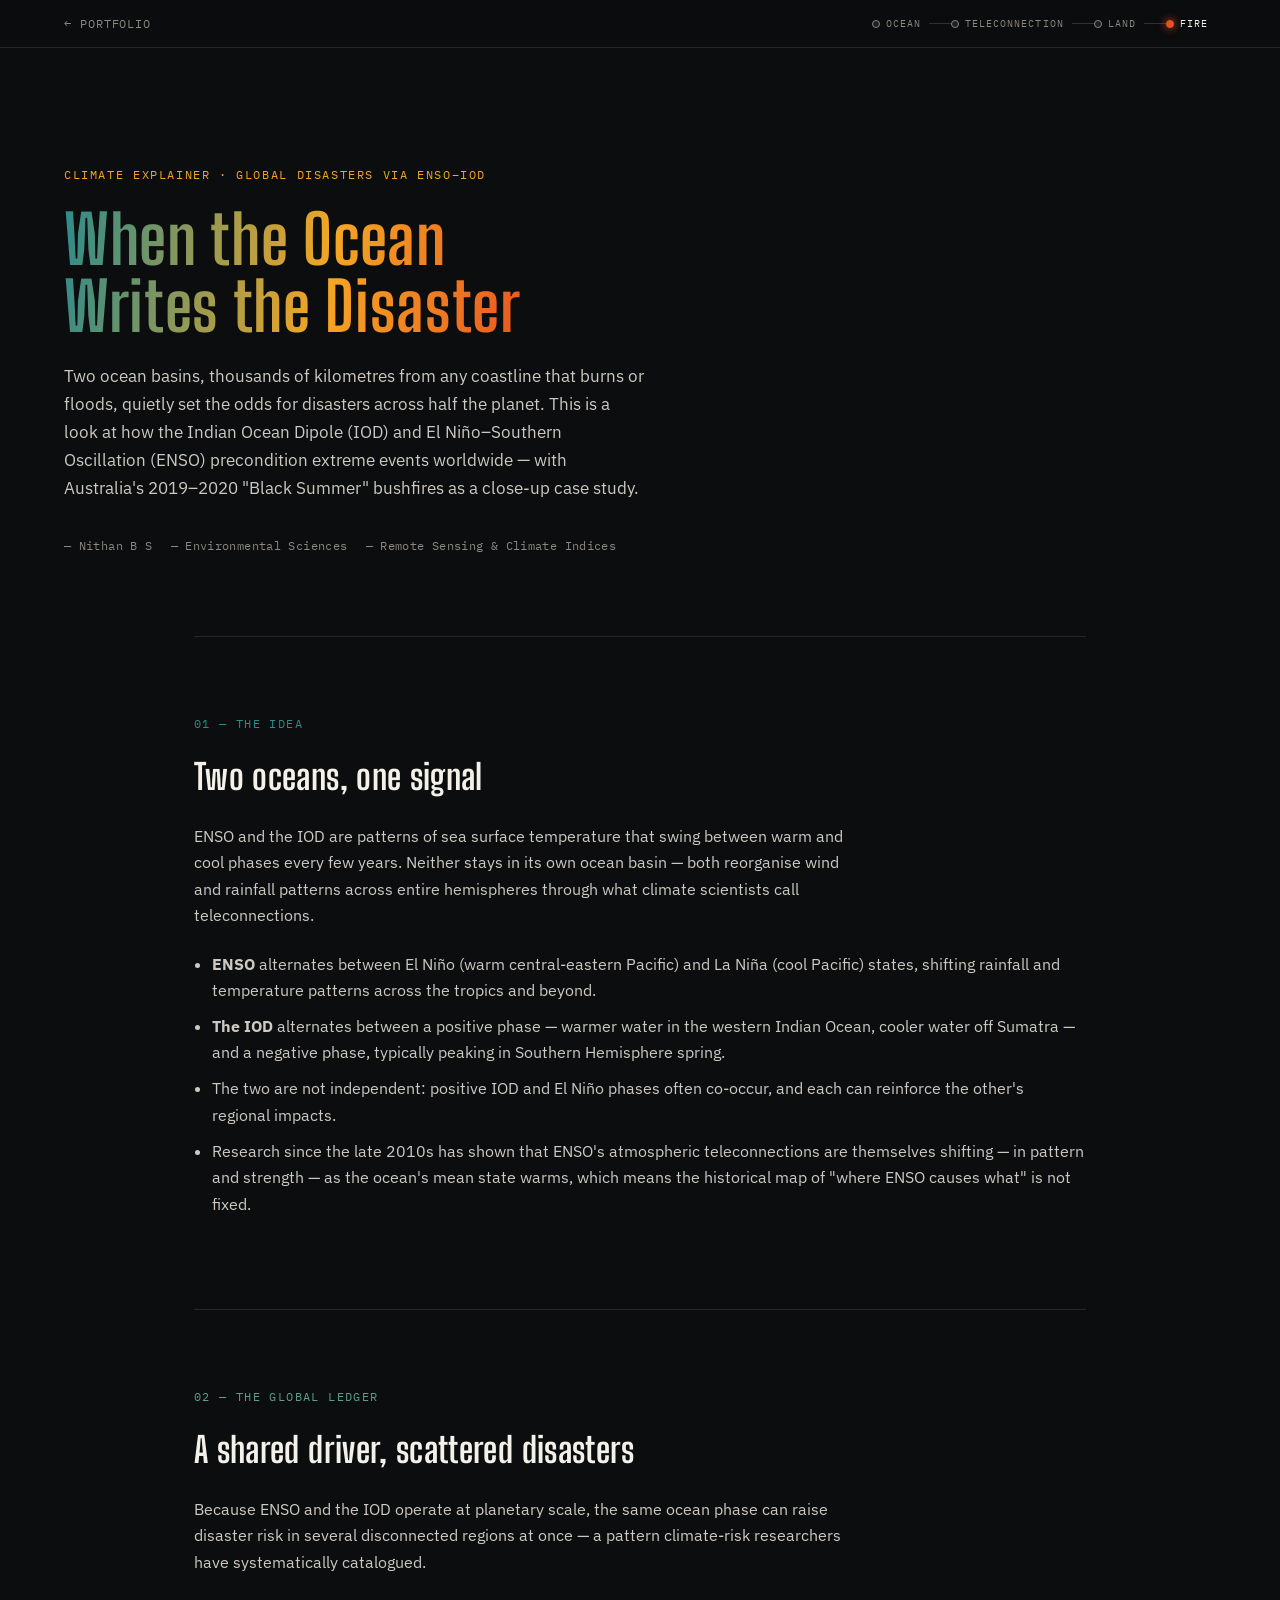
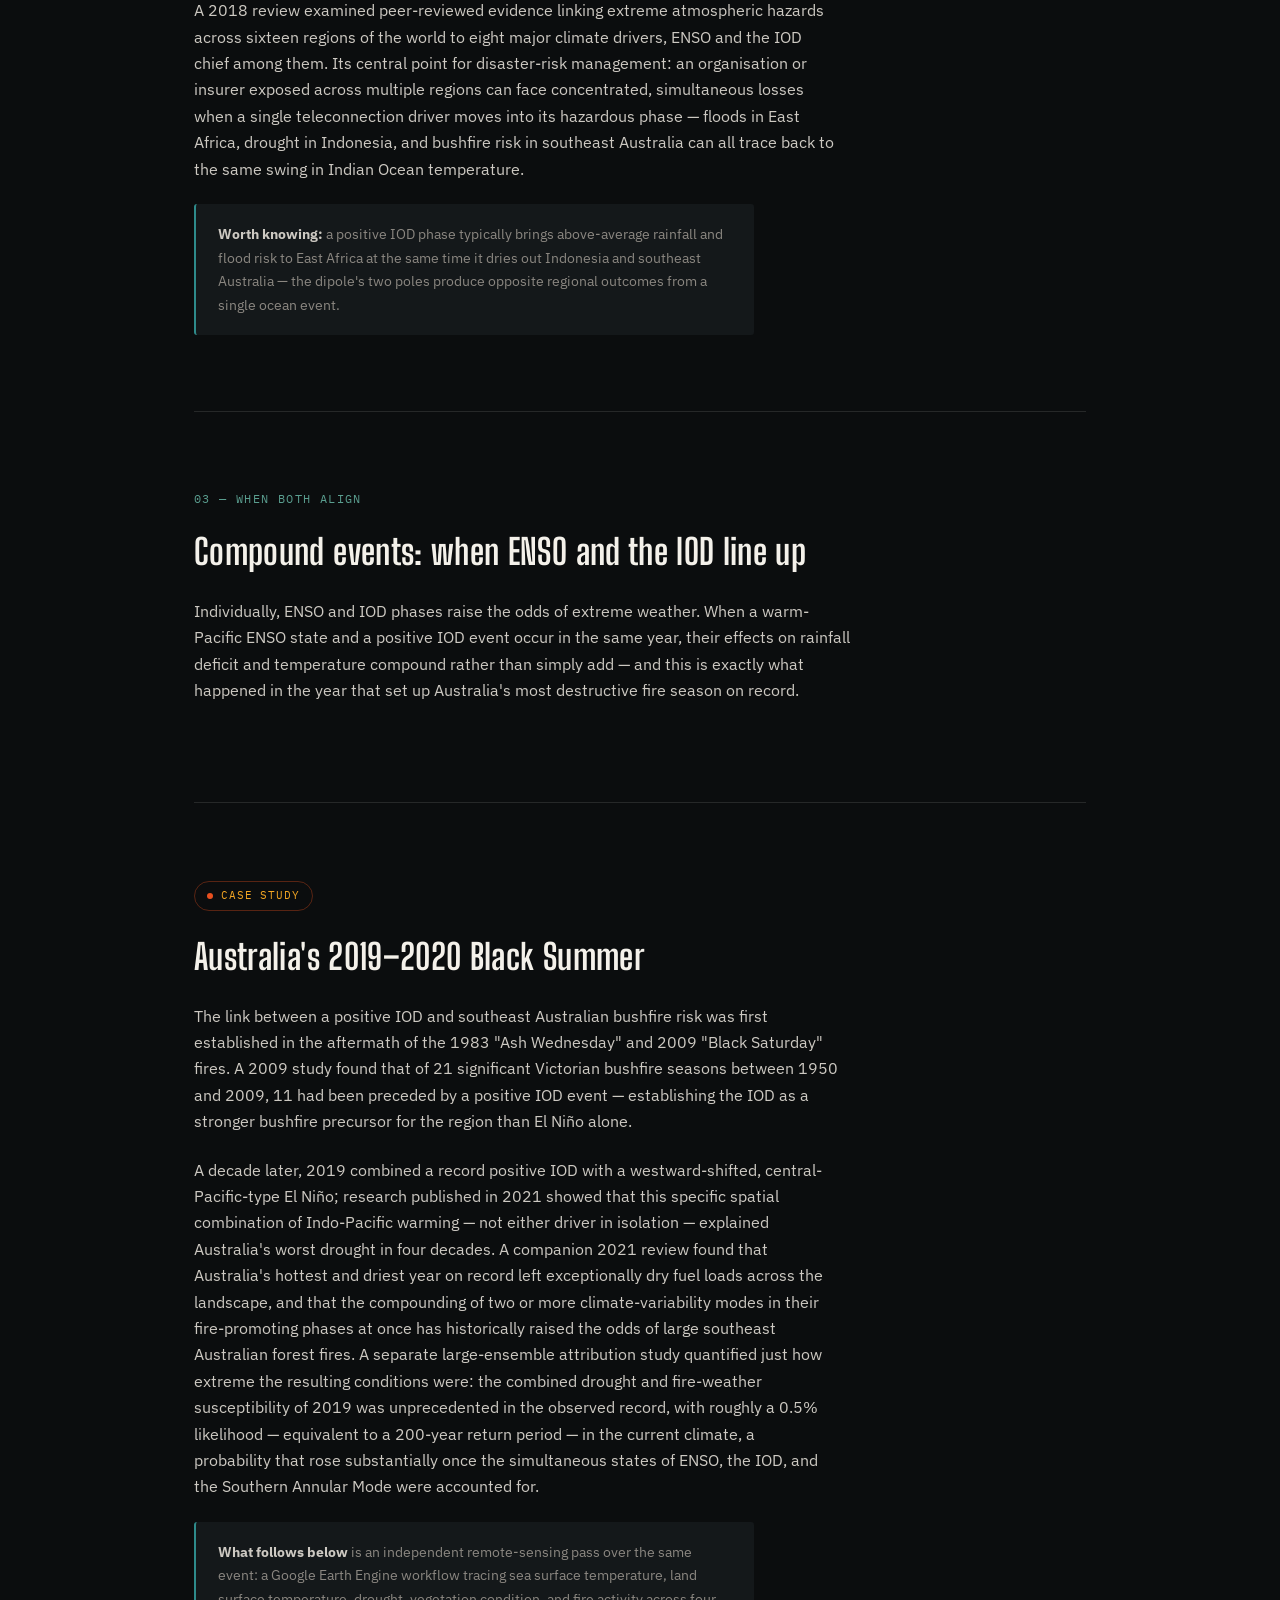
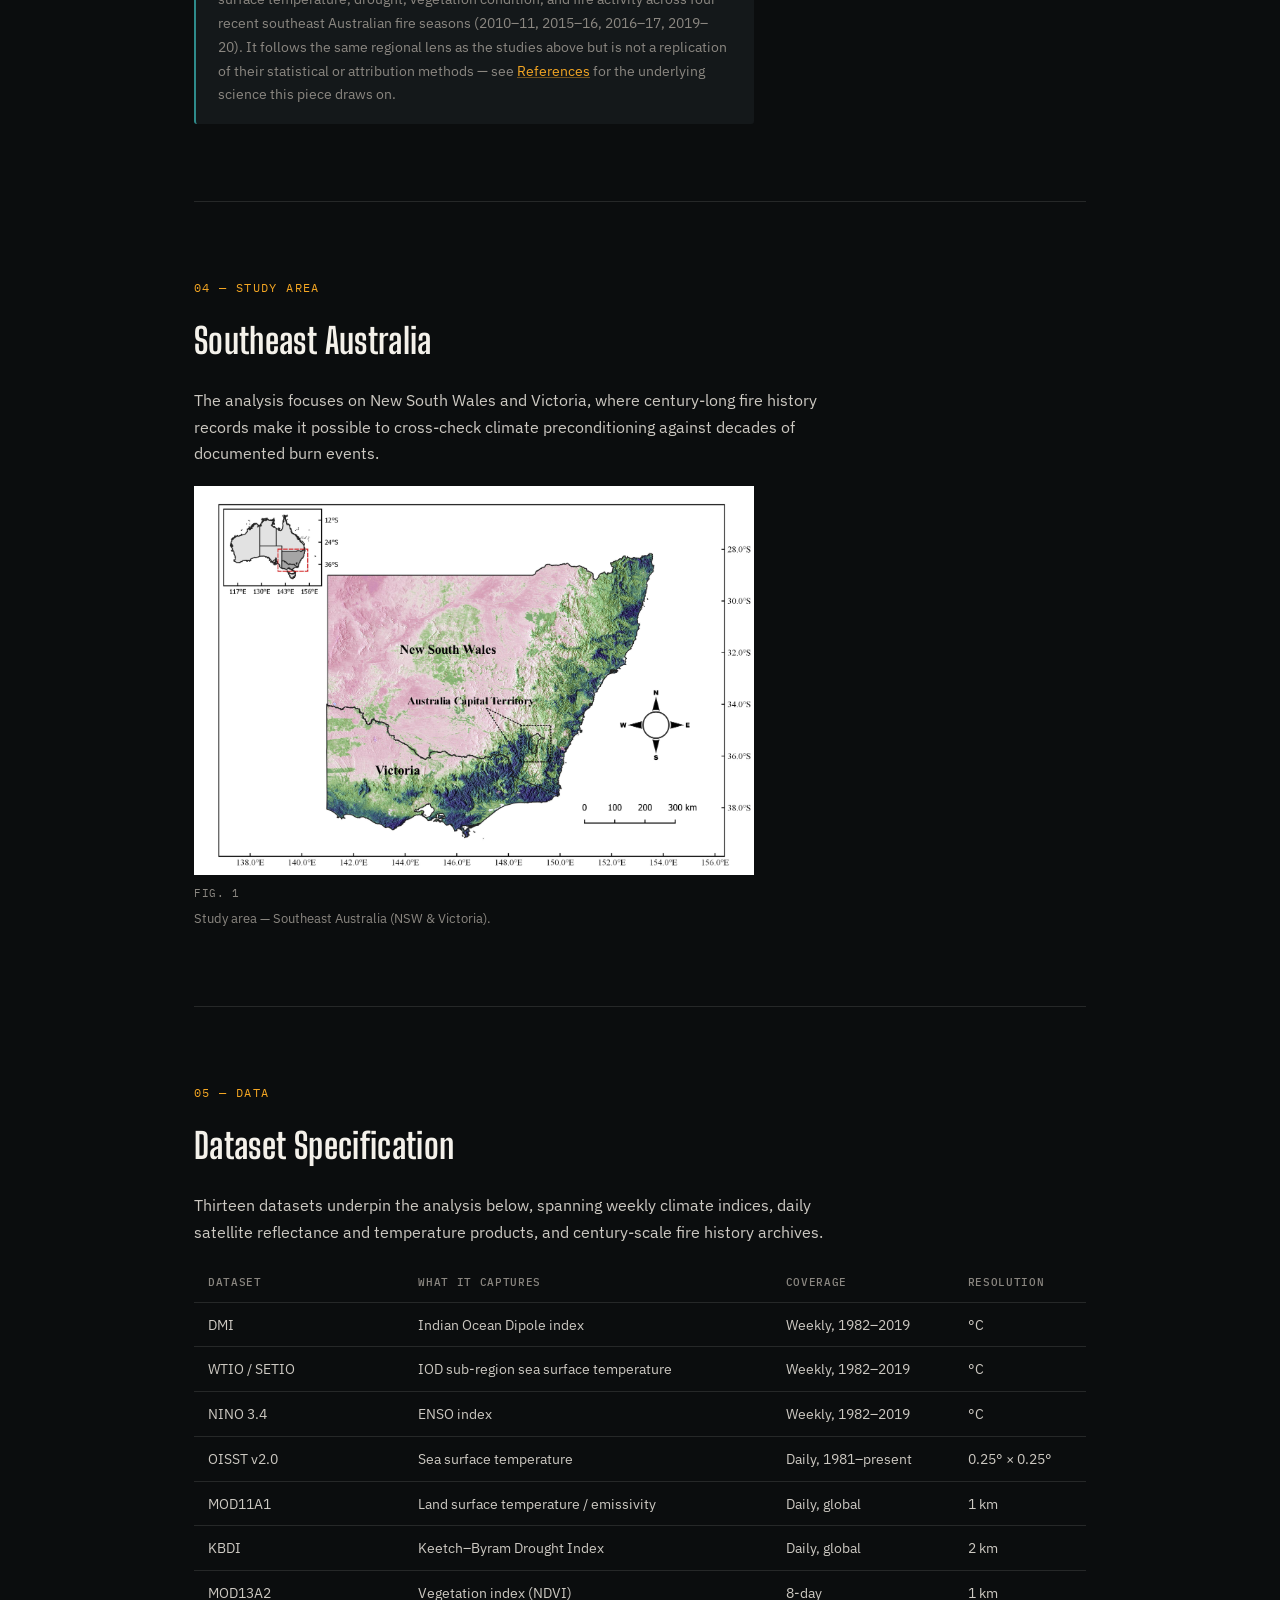
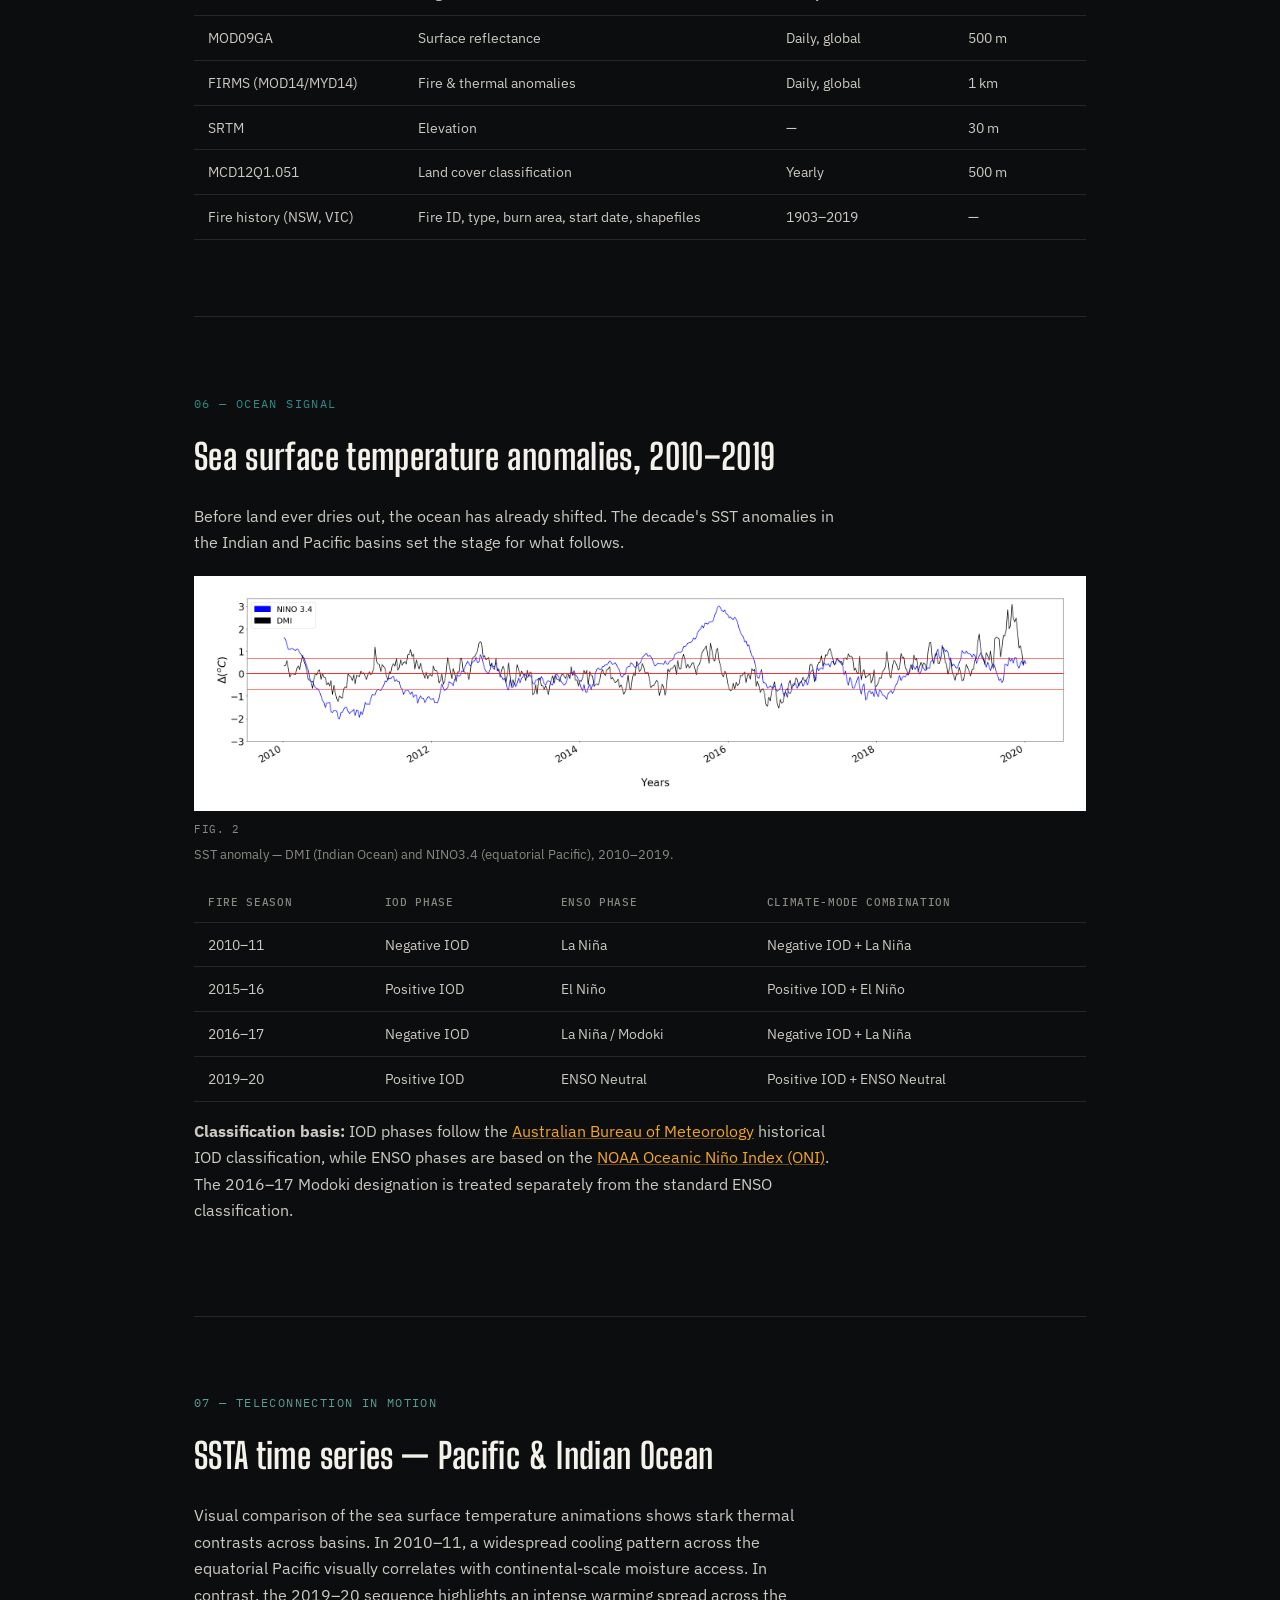
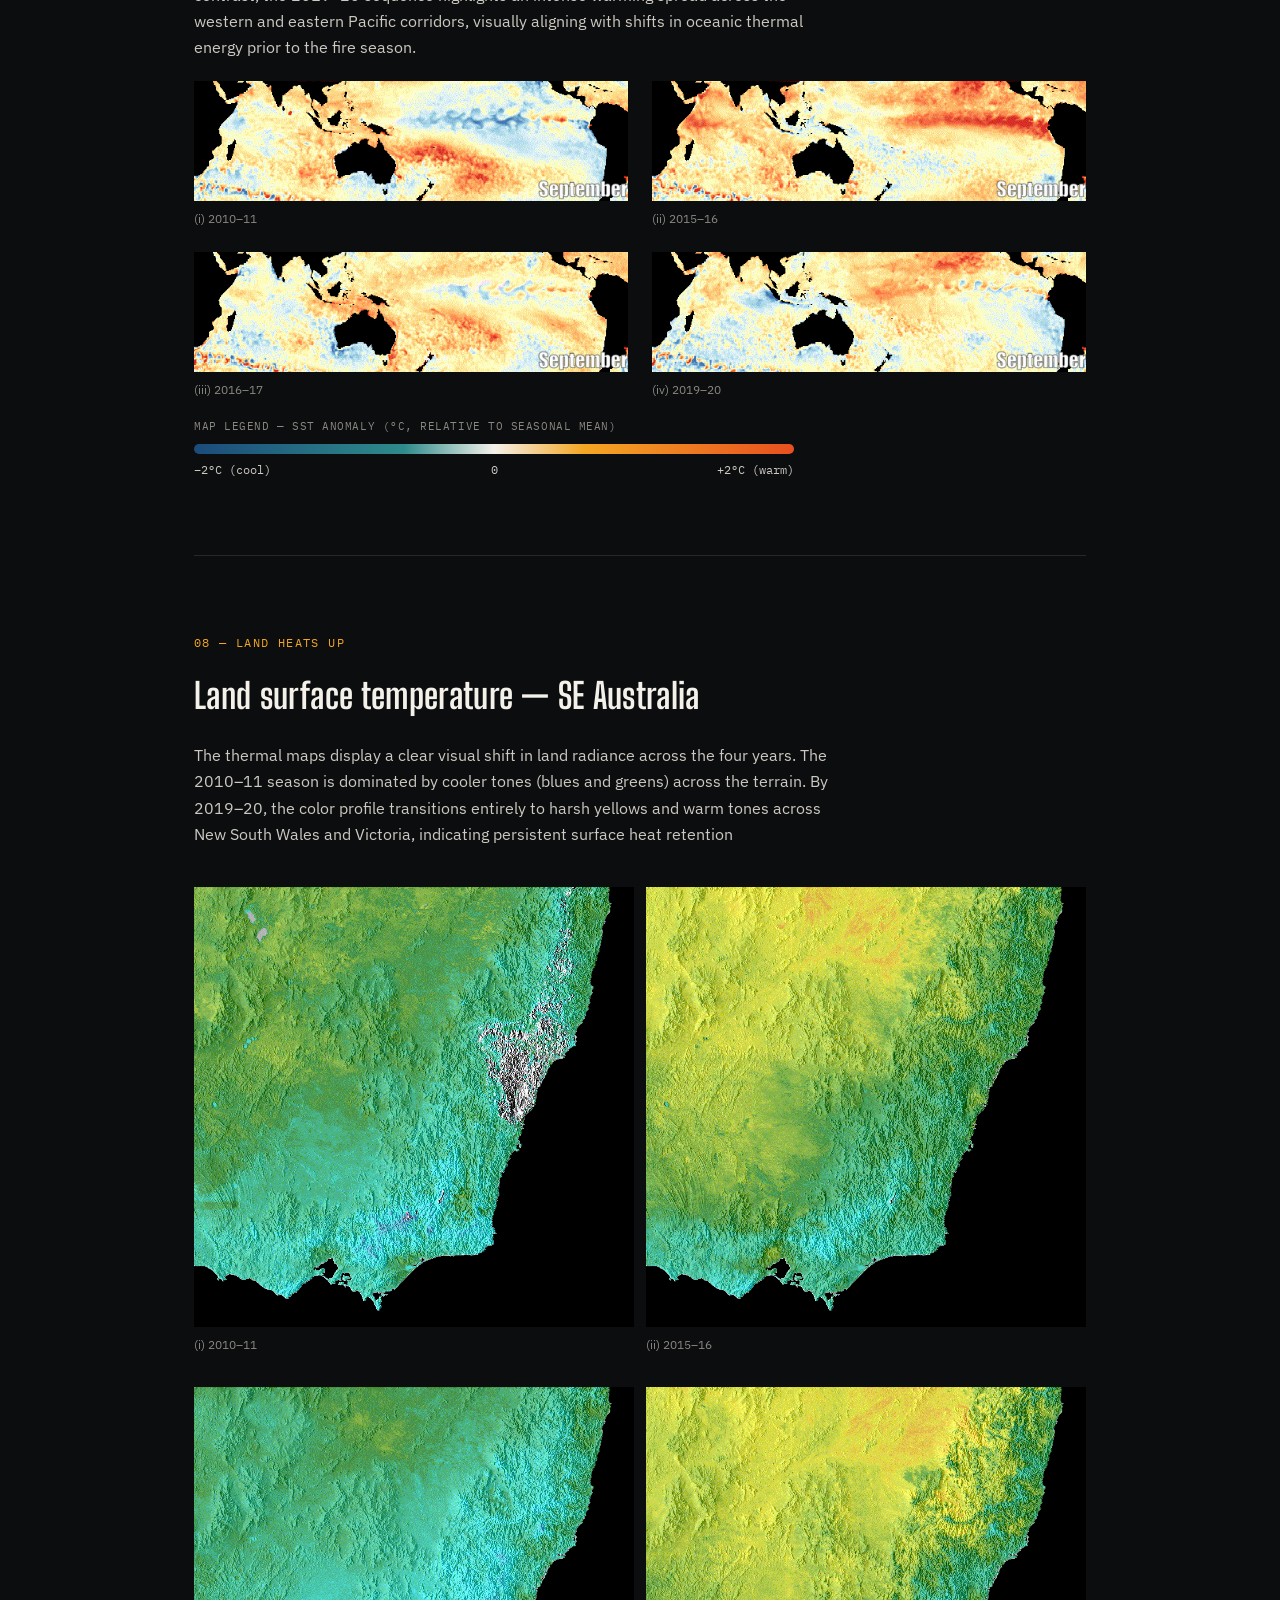
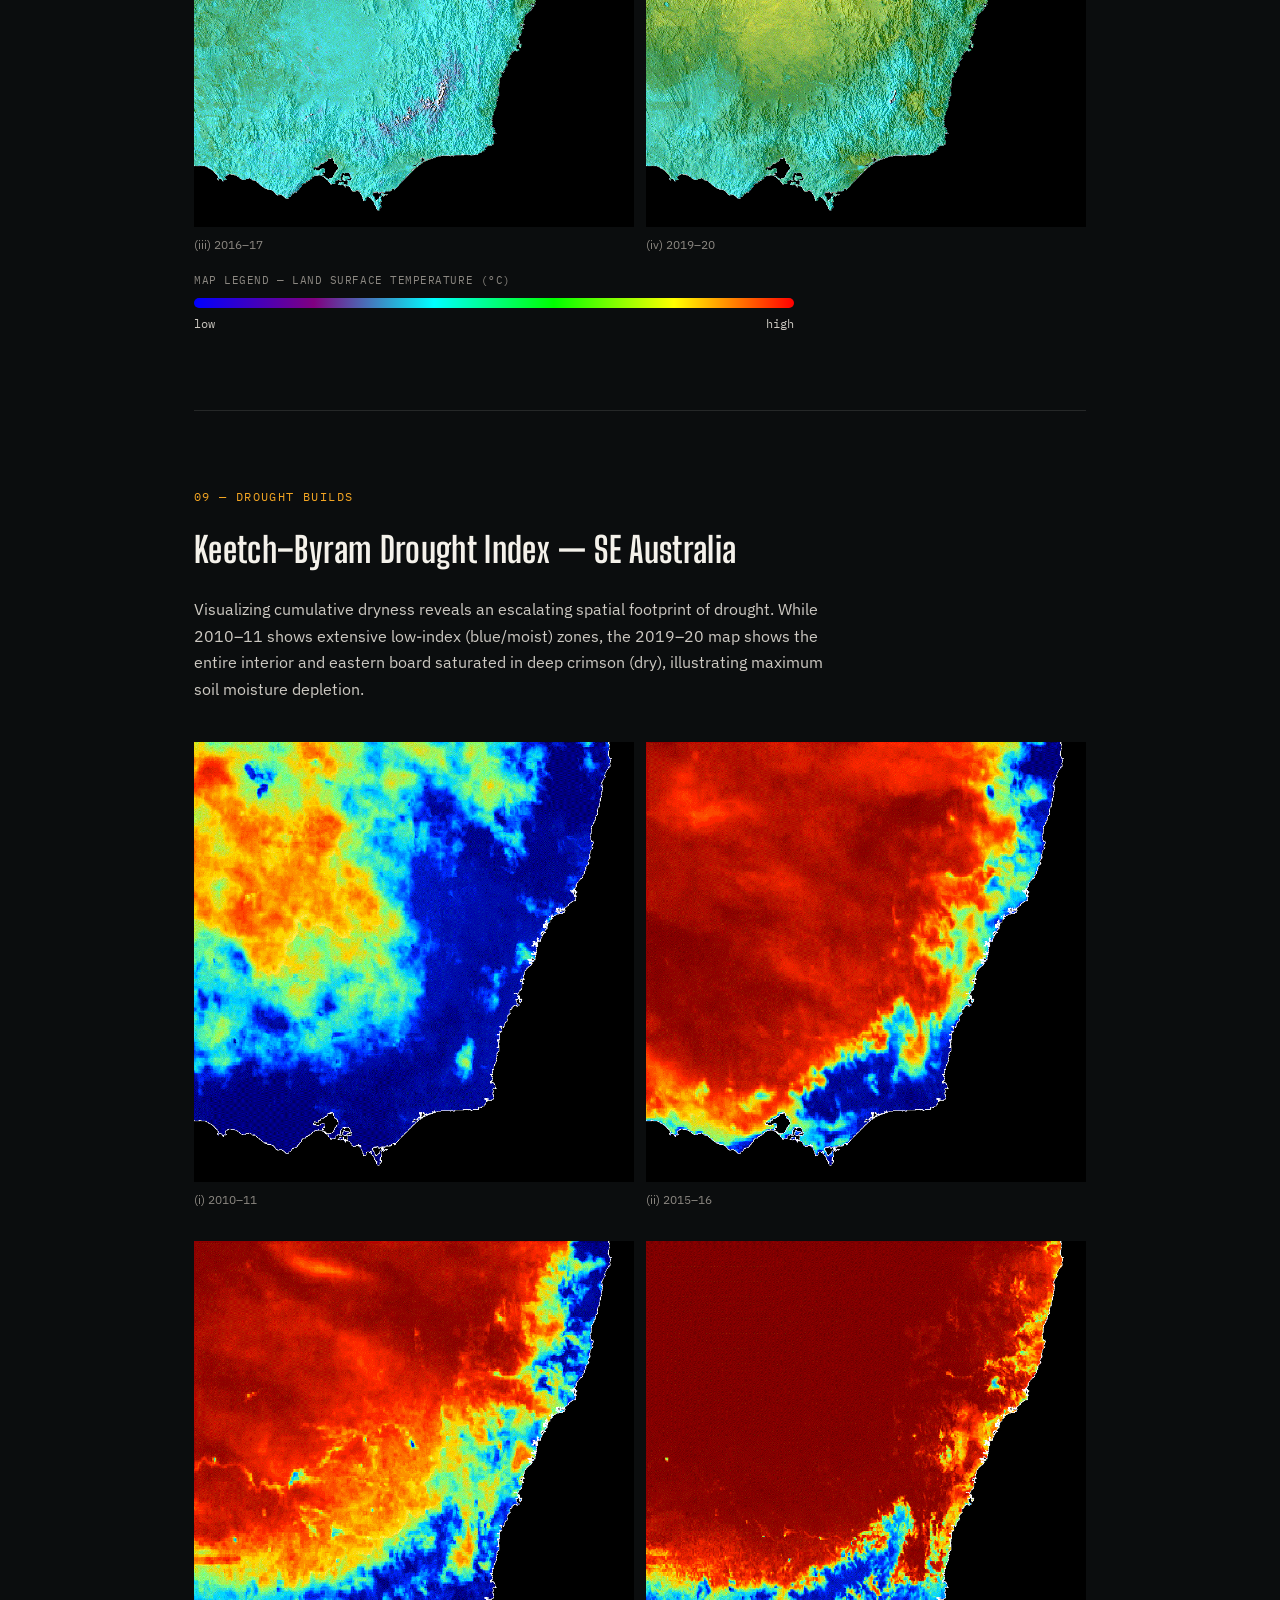
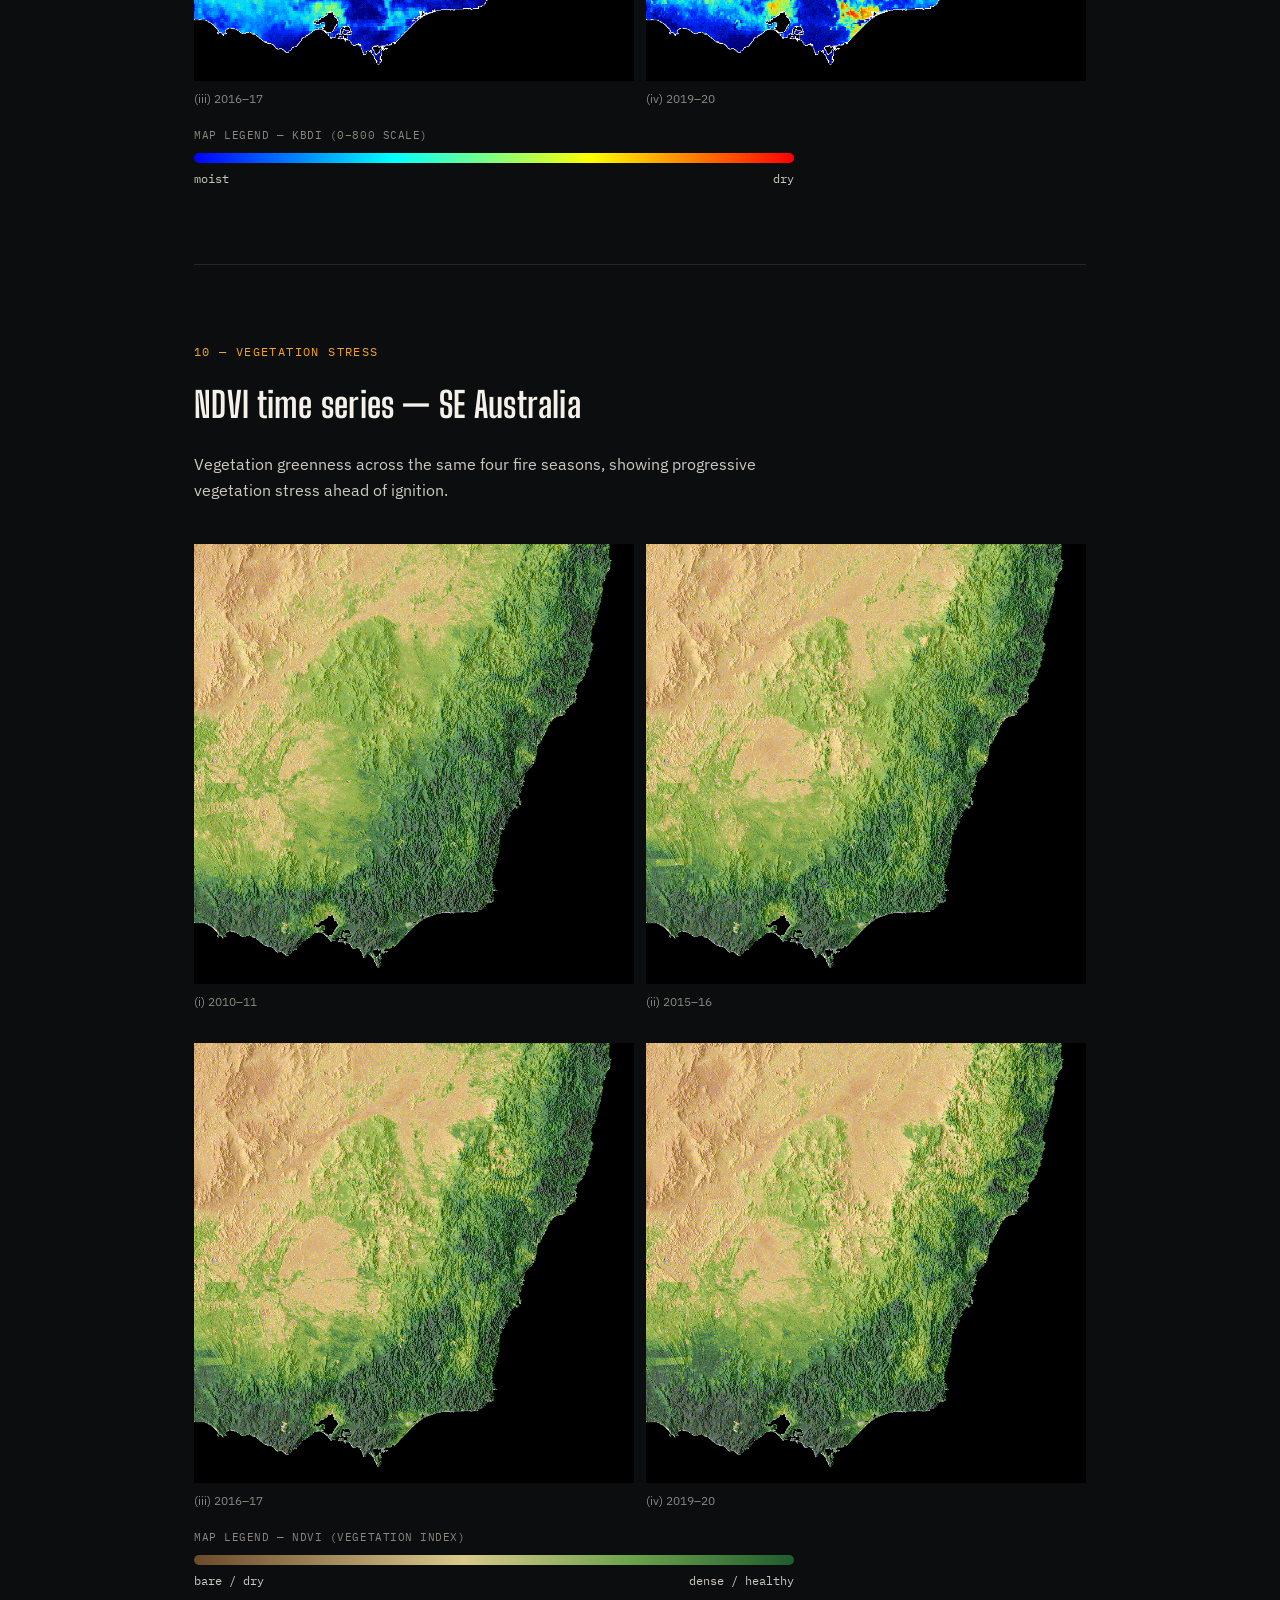
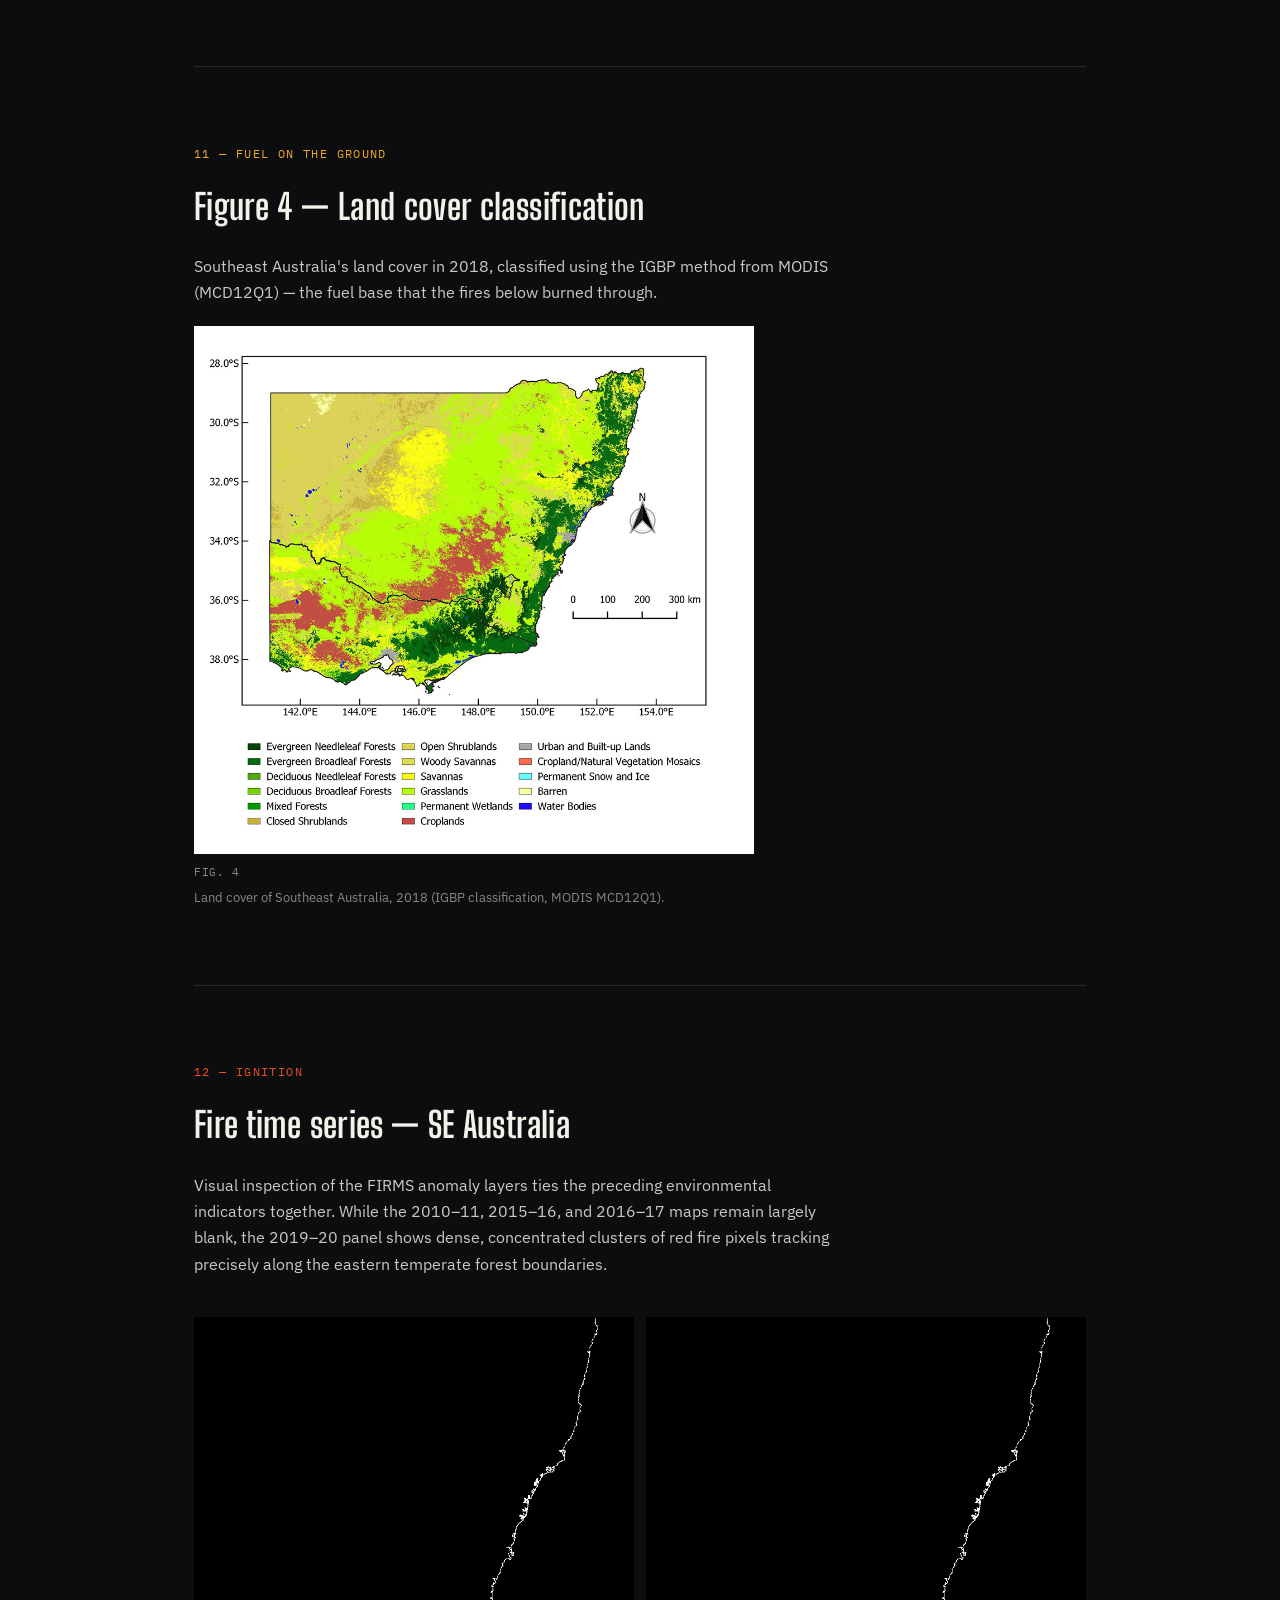
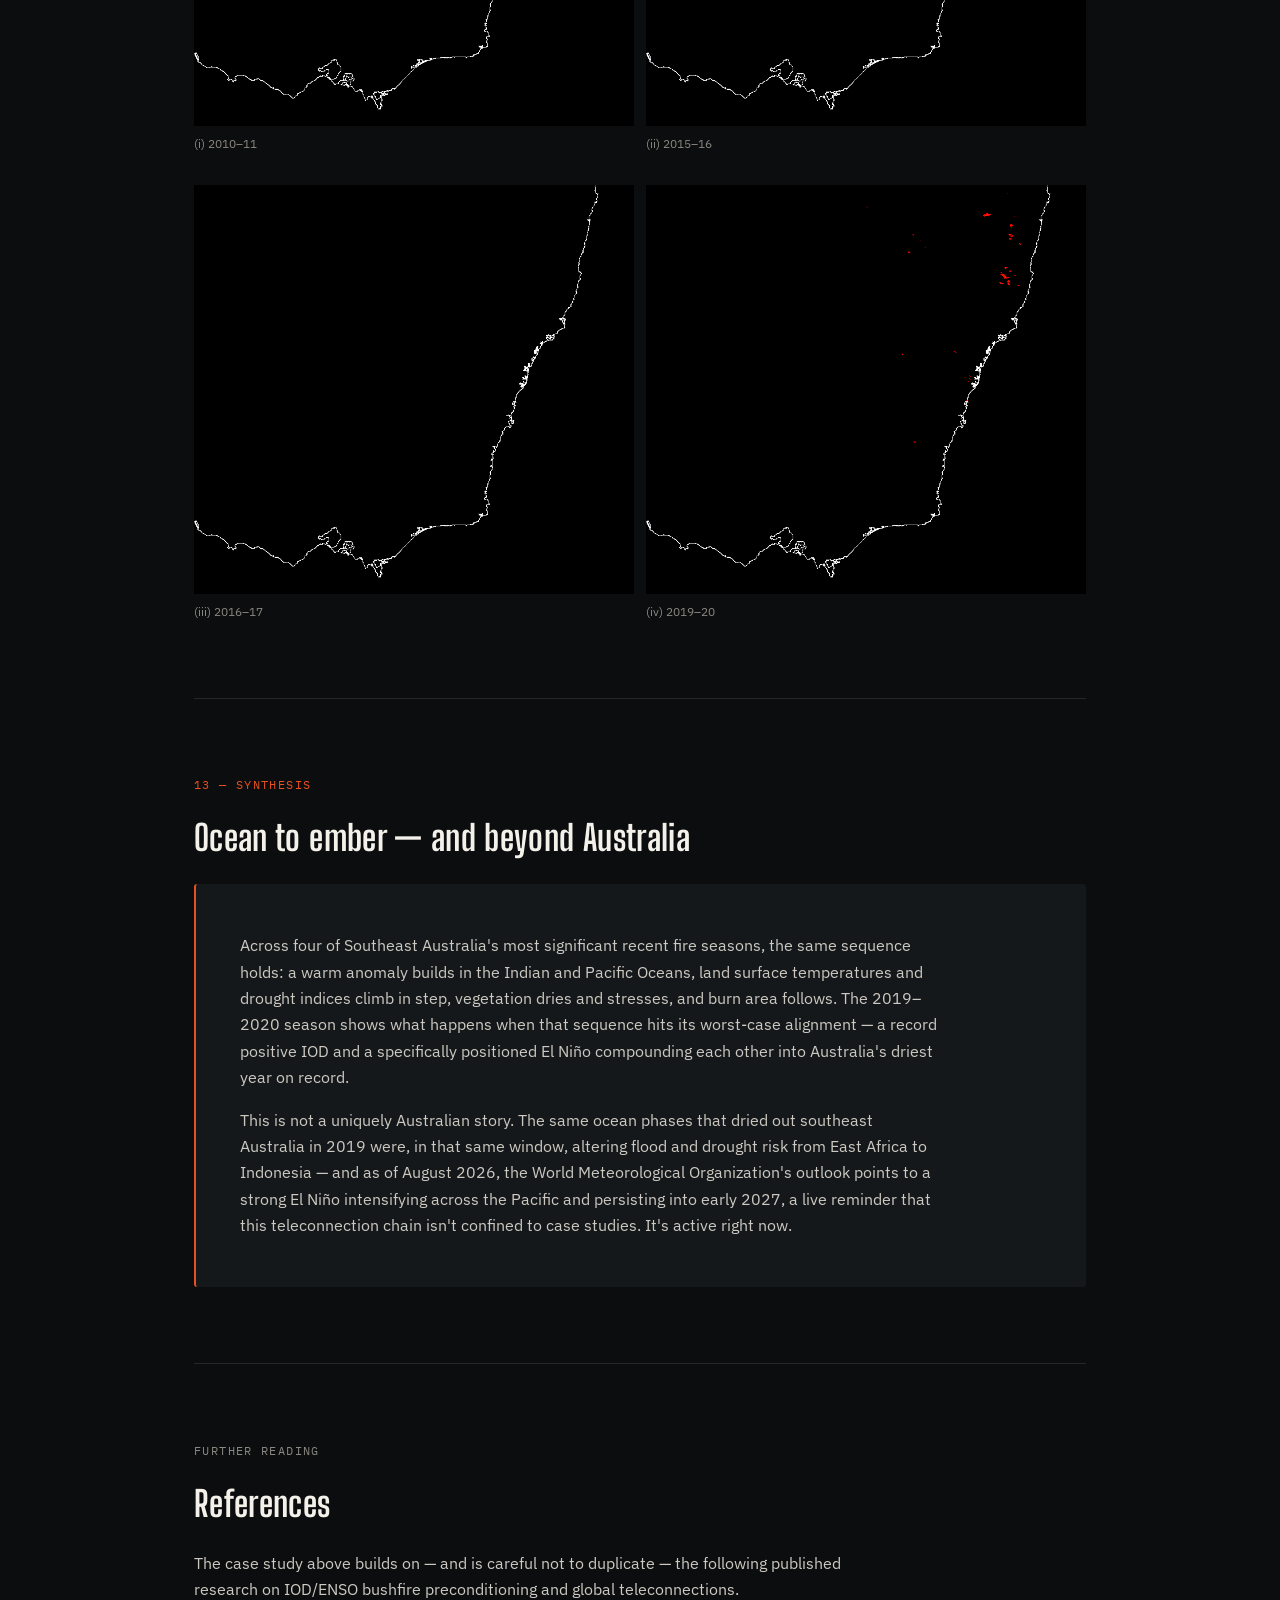
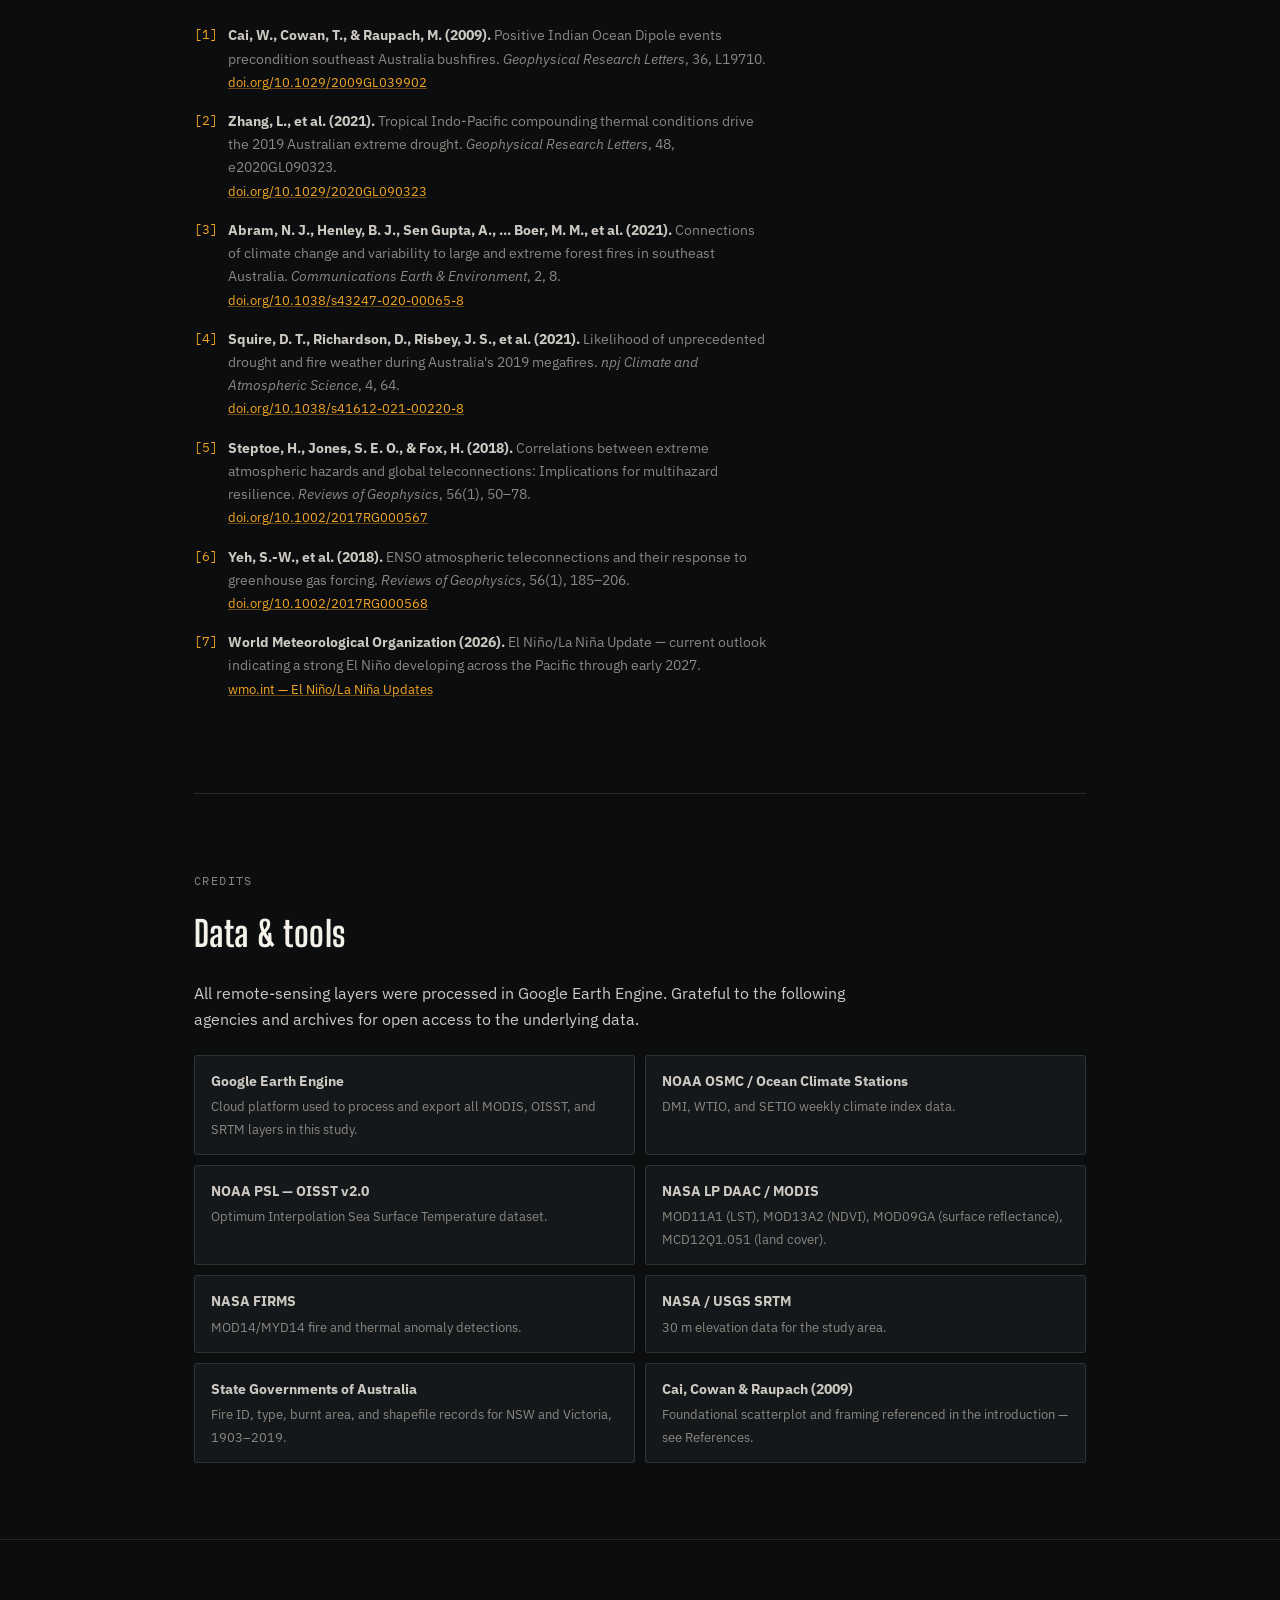
==== assets/bushfire-iod-enso-study.html @ ca66cd3c "add bushfire IOD ENSO study" ====
<!DOCTYPE html>
<html lang="en">
<head>
<meta charset="UTF-8">
<meta name="viewport" content="width=device-width, initial-scale=1.0">
<title>When the Ocean Writes the Disaster — ENSO–IOD Teleconnections &amp; the 2019–20 Australian Bushfires</title>
<meta name="description" content="How Indian Ocean Dipole and El Niño–Southern Oscillation phases precondition disasters worldwide, with Australia's 2019–2020 Black Summer bushfires as a case study.">
<style>
  @import url('https://fonts.googleapis.com/css2?family=Big+Shoulders+Display:wght@600;700;800&family=IBM+Plex+Sans:wght@400;500;600&family=IBM+Plex+Mono:wght@400;500&display=swap');

  :root{
    --bg:        #0b0d0e;
    --bg-elev:   #14181a;
    --bg-elev-2: #1b2022;
    --ember:     #e8501f;
    --ember-soft:#f4a623;
    --ocean:     #2e8b8b;
    --ocean-deep:#173b3e;
    --ash:       #cdc9c2;
    --ash-dim:   #8b8781;
    --line:      rgba(205,201,194,0.14);
    --radius:    3px;
  }

  *{ box-sizing:border-box; }
  html{ scroll-behavior:smooth; }
  body{
    margin:0;
    background:var(--bg);
    color:var(--ash);
    font-family:'IBM Plex Sans', system-ui, sans-serif;
    line-height:1.65;
    -webkit-font-smoothing:antialiased;
  }
  h1,h2,h3{
    font-family:'Big Shoulders Display', sans-serif;
    color:#f4f1ea;
    font-weight:700;
    letter-spacing:0.01em;
    margin:0;
  }
  .mono{ font-family:'IBM Plex Mono', monospace; }
  a{ color:var(--ember-soft); text-decoration-color:rgba(244,166,35,0.4); }
  a:hover{ text-decoration-color:var(--ember-soft); }
  p{ color:var(--ash); max-width:64ch; }
  ul{ padding-left:1.15em; }
  li{ margin-bottom:0.6em; }
  figure{ margin:0; }

  /* ---------- top bar / causal chain ribbon ---------- */
  .topbar{
    position:sticky; top:0; z-index:50;
    background:rgba(11,13,14,0.9);
    backdrop-filter:blur(8px);
    border-bottom:1px solid var(--line);
    display:flex; align-items:center; justify-content:space-between;
    padding:14px 5vw;
  }
  .back-link{
    font-family:'IBM Plex Mono', monospace;
    font-size:0.72rem;
    letter-spacing:0.08em;
    text-transform:uppercase;
    color:var(--ash-dim);
    text-decoration:none;
    white-space:nowrap;
  }
  .back-link:hover{ color:var(--ember-soft); }

  .chain{ display:flex; align-items:center; gap:0; list-style:none; margin:0; padding:0; }
  .chain li{ display:flex; align-items:center; margin:0; }
  .chain-dot{
    width:8px; height:8px; border-radius:50%;
    background:var(--bg-elev-2); border:1px solid var(--ash-dim);
    transition:background .4s ease, border-color .4s ease, box-shadow .4s ease;
  }
  .chain-label{
    font-family:'IBM Plex Mono', monospace; font-size:0.65rem; letter-spacing:0.1em;
    text-transform:uppercase; color:var(--ash-dim); margin:0 8px 0 6px;
    transition:color .4s ease; display:none;
  }
  @media(min-width:760px){ .chain-label{ display:inline; } }
  .chain-line{ width:22px; height:1px; background:linear-gradient(90deg, var(--ocean), var(--ember)); opacity:0.35; }
  .chain li[data-stage="ocean"].active .chain-dot{ background:var(--ocean); border-color:var(--ocean); box-shadow:0 0 8px var(--ocean); }
  .chain li[data-stage="atmosphere"].active .chain-dot{ background:#5a9e8f; border-color:#5a9e8f; box-shadow:0 0 8px #5a9e8f; }
  .chain li[data-stage="land"].active .chain-dot{ background:var(--ember-soft); border-color:var(--ember-soft); box-shadow:0 0 8px var(--ember-soft); }
  .chain li[data-stage="fire"].active .chain-dot{ background:var(--ember); border-color:var(--ember); box-shadow:0 0 8px var(--ember); }
  .chain li.active .chain-label{ color:#f4f1ea; }

  /* ---------- hero ---------- */
  .hero{ padding:13vh 5vw 9vh; max-width:1020px; }
  .eyebrow{
    font-size:0.72rem; letter-spacing:0.14em; text-transform:uppercase;
    color:var(--ember-soft); display:block; margin-bottom:22px;
  }
  .hero h1{
    font-size:clamp(2.3rem, 5.6vw, 4.2rem); line-height:0.99;
    background:linear-gradient(100deg, var(--ocean) 0%, var(--ember-soft) 55%, var(--ember) 100%);
    -webkit-background-clip:text; background-clip:text; color:transparent;
    max-width:16ch;
  }
  .hero-sub{ margin-top:24px; font-size:1.06rem; color:var(--ash); max-width:58ch; }
  .hero-meta{
    margin-top:32px; font-size:0.78rem; color:var(--ash-dim);
    display:flex; gap:18px; flex-wrap:wrap; letter-spacing:0.03em;
  }
  .hero-meta span::before{ content:"— "; color:var(--ash-dim); }

  /* ---------- sections ---------- */
  main{ max-width:1020px; margin:0 auto; padding:0 5vw; }
  section{ padding:8.5vh 0; border-top:1px solid var(--line); }
  .sec-label{ font-size:0.72rem; letter-spacing:0.12em; text-transform:uppercase; color:var(--ash-dim); margin-bottom:14px; display:block; }
  section[data-chain="ocean"] .sec-label{ color:var(--ocean); }
  section[data-chain="atmosphere"] .sec-label{ color:#5a9e8f; }
  section[data-chain="land"] .sec-label{ color:var(--ember-soft); }
  section[data-chain="fire"] .sec-label{ color:var(--ember); }
  section h2{ font-size:clamp(1.55rem, 3.2vw, 2.2rem); margin-bottom:18px; }
  .dek{ font-size:1rem; color:var(--ash); max-width:66ch; margin-bottom:22px; }

  .case-marker{
    display:inline-flex; align-items:center; gap:8px;
    font-family:'IBM Plex Mono', monospace; font-size:0.68rem; letter-spacing:0.08em; text-transform:uppercase;
    color:var(--ember-soft); border:1px solid rgba(232,80,31,0.35); border-radius:999px;
    padding:5px 12px; margin-bottom:16px;
  }
  .case-marker::before{ content:""; width:6px; height:6px; border-radius:50%; background:var(--ember); }

  .callout{
    background:var(--bg-elev); border-left:2px solid var(--ocean);
    padding:18px 22px; border-radius:var(--radius); font-size:0.9rem; color:var(--ash-dim);
    margin-top:22px; max-width:70ch;
  }
  .callout strong{ color:var(--ash); }

  .two-col{ display:grid; grid-template-columns:1fr; gap:28px; align-items:start; }
  @media(min-width:800px){ .two-col{ grid-template-columns:1fr 1fr; } }

  /* ---------- figures (static, single) ---------- */
  .study-map {
  display: block;
  width: 100%;
  max-width: 850px;
  height: auto;
  margin: 20px auto 0;
  object-fit: contain;
}
  .ssta-figure {
  width: 100%;
  box-sizing: border-box;
}

  .ssta-image {
  width: 100%;
  background: #fff;
  padding: 20px;
  margin-top: 20px;
  box-sizing: border-box;
}

  .ssta-image img {
  display: block;
  width: 100%;
  height: auto;
}


  .figure .frame{
    aspect-ratio:16/10; border:1px dashed var(--line); background:var(--bg-elev);
    border-radius:var(--radius); display:flex; align-items:center; justify-content:center;
    position:relative; overflow:hidden;
  }
  .figure .frame svg{ opacity:0.45; }
  .figure .slot-path{
    position:absolute; bottom:8px; left:10px; right:10px;
    font-family:'IBM Plex Mono', monospace; font-size:0.64rem; color:var(--ember-soft);
    opacity:0.8; overflow:hidden; text-overflow:ellipsis; white-space:nowrap;
  }
  .figure figcaption{ margin-top:10px; font-size:0.84rem; color:var(--ash-dim); }
  .figure figcaption .fig-tag{
    display:block; font-family:'IBM Plex Mono', monospace; font-size:0.68rem;
    letter-spacing:0.05em; text-transform:uppercase; color:var(--ash-dim); margin-bottom:4px;
  }

  /* ---------- gif grids (animated series) ---------- */
  .gif-grid{ display:grid; grid-template-columns:repeat(2,1fr); gap:12px; margin-top:20px; }
  @media(min-width:640px){ .gif-grid{ grid-template-columns:repeat(2,2fr); } }
  .gif-grid .frame{ aspect-ratio:4/3; }
  .gif-grid figcaption{ margin-top:8px; font-size:0.74rem; }

  .ssta-gif-grid {
  display: grid;
  grid-template-columns: repeat(2, 1fr);
  gap: 24px;
  margin-top: 20px;
}

.ssta-gif-grid .ssta-frame {
  width: 100%;
  background: #fff;
  overflow: hidden;
}

.ssta-gif-grid .ssta-frame img {
  display: block;
  width: 100%;
  height: auto;
}

.ssta-gif-grid figcaption {
  margin-top: 8px;
  font-size: 0.74rem;
}

/* Stack them on small screens */
@media (max-width: 639px) {
  .ssta-gif-grid {
    grid-template-columns: 1fr;
  }
}


  /* ---------- legend (color scale for animated maps) ---------- */
  .legend{ margin-top:18px; max-width:600px; }
  .legend-label{
    font-family:'IBM Plex Mono', monospace; font-size:0.68rem; letter-spacing:0.05em;
    text-transform:uppercase; color:var(--ash-dim); margin-bottom:8px;
  }
  .legend-bar{ height:10px; border-radius:5px; }
  .legend-minmax{
    display:flex; justify-content:space-between; margin-top:6px;
    font-family:'IBM Plex Mono', monospace; font-size:0.72rem; color:var(--ash);
  }
  .legend-bar.sst{ background:linear-gradient(90deg, #1b4b7a, #2e8b8b 35%, #f4f1ea 50%, var(--ember-soft) 65%, var(--ember)); }
  .legend-bar.lst { background:linear-gradient(90deg, #0000ff, #800080 20%, #00ffff 40%, #00ff00 60%, #ffff00 80%, #ff0000); }
  .legend-bar.kbdi { background: linear-gradient(90deg, #0000ff 0%, #00ffff 33%, #ffff00 66%,#ff0000 100%); }
  .legend-bar.ndvi{ background:linear-gradient(90deg, #6b4a2a, #d9c98a 45%, #6ea34a, #1f5c2e); }

  /* ---------- tables ---------- */
  table{ width:100%; border-collapse:collapse; margin-top:18px; font-size:0.9rem; }
  th, td{ text-align:left; padding:10px 14px; border-bottom:1px solid var(--line); vertical-align:top; }
  th{ font-family:'IBM Plex Mono', monospace; font-size:0.7rem; letter-spacing:0.06em; text-transform:uppercase; color:var(--ash-dim); font-weight:500; }
  td{ color:var(--ash); }
  .stat-table td.num{ font-family:'IBM Plex Mono', monospace; color:var(--ember-soft); }

  /* ---------- references ---------- */
  .refs{ list-style:none; margin:0; padding:0; counter-reset:refcount; }
  .refs li{
    counter-increment:refcount; position:relative; padding-left:2.4em;
    font-size:0.88rem; color:var(--ash-dim); margin-bottom:16px; max-width:72ch;
  }
  .refs li::before{
    content:"[" counter(refcount) "]"; position:absolute; left:0; top:0;
    font-family:'IBM Plex Mono', monospace; color:var(--ember-soft); font-size:0.82rem;
  }
  .refs li strong{ color:var(--ash); }
  .refs li a{ font-size:0.82rem; }

  /* ---------- credits ---------- */
  .credits-grid{ display:grid; grid-template-columns:1fr; gap:10px; margin-top:18px; }
  @media(min-width:700px){ .credits-grid{ grid-template-columns:1fr 1fr; } }
  .credit-item{
    background:var(--bg-elev); border-radius:var(--radius); padding:14px 16px;
    font-size:0.84rem; color:var(--ash-dim); border:1px solid var(--line);
  }
  .credit-item strong{ color:var(--ash); display:block; margin-bottom:3px; font-size:0.86rem; }

  /* ---------- closing ---------- */
  .synthesis{ background:var(--bg-elev); border-left:2px solid var(--ember); padding:32px clamp(20px,4vw,44px); border-radius:var(--radius); }
  .synthesis p{ max-width:70ch; color:var(--ash); }

  footer{
    padding:8vh 5vw 6vh; border-top:1px solid var(--line);
    display:flex; flex-wrap:wrap; gap:14px; justify-content:space-between; align-items:center;
  }
  footer .mono{ font-size:0.72rem; color:var(--ash-dim); letter-spacing:0.04em; }

  .reveal{ opacity:0; transform:translateY(18px); transition:opacity .7s ease, transform .7s ease; }
  .reveal.in{ opacity:1; transform:translateY(0); }
  @media (prefers-reduced-motion: reduce){
    .reveal{ opacity:1; transform:none; transition:none; }
    html{ scroll-behavior:auto; }
  }
  @media(max-width:600px){ .hero{ padding-top:10vh; } .topbar{ padding:12px 5vw; } }
</style>
</head>
<body>

<nav class="topbar">
  <a class="back-link" href="https://nithansantiago021.github.io/">← Portfolio</a>
  <ul class="chain mono">
    <li data-stage="ocean"><span class="chain-dot"></span><span class="chain-label">Ocean</span></li>
    <li class="chain-line"></li>
    <li data-stage="atmosphere"><span class="chain-dot"></span><span class="chain-label">Teleconnection</span></li>
    <li class="chain-line"></li>
    <li data-stage="land"><span class="chain-dot"></span><span class="chain-label">Land</span></li>
    <li class="chain-line"></li>
    <li data-stage="fire"><span class="chain-dot"></span><span class="chain-label">Fire</span></li>
  </ul>
</nav>

<header class="hero">
  <span class="eyebrow mono">Climate Explainer · Global Disasters via ENSO–IOD</span>
  <h1>When the Ocean Writes the Disaster</h1>
  <p class="hero-sub">Two ocean basins, thousands of kilometres from any coastline that burns or floods, quietly
    set the odds for disasters across half the planet. This is a look at how the Indian Ocean Dipole (IOD) and
    El Niño–Southern Oscillation (ENSO) precondition extreme events worldwide — with Australia's 2019–2020
    "Black Summer" bushfires as a close-up case study.</p>
  <div class="hero-meta mono">
    <span>Nithan B S</span>
    <span>Environmental Sciences</span>
    <span>Remote Sensing &amp; Climate Indices</span>
  </div>
</header>

<main>

  <section id="teleconnections" data-chain="ocean">
    <span class="sec-label mono">01 — The Idea</span>
    <h2>Two oceans, one signal</h2>
    <p class="dek">ENSO and the IOD are patterns of sea surface temperature that swing between warm and cool
      phases every few years. Neither stays in its own ocean basin — both reorganise wind and rainfall patterns
      across entire hemispheres through what climate scientists call teleconnections.</p>
    <ul>
      <li><strong>ENSO</strong> alternates between El Niño (warm central-eastern Pacific) and La Niña (cool
        Pacific) states, shifting rainfall and temperature patterns across the tropics and beyond.</li>
      <li><strong>The IOD</strong> alternates between a positive phase — warmer water in the western Indian
        Ocean, cooler water off Sumatra — and a negative phase, typically peaking in Southern Hemisphere
        spring.</li>
      <li>The two are not independent: positive IOD and El Niño phases often co-occur, and each can reinforce
        the other's regional impacts.</li>
      <li>Research since the late 2010s has shown that ENSO's atmospheric teleconnections are themselves
        shifting — in pattern and strength — as the ocean's mean state warms, which means the historical map of
        "where ENSO causes what" is not fixed.</li>
    </ul>
  </section>

  <section id="global-ledger" data-chain="atmosphere">
    <span class="sec-label mono">02 — The Global Ledger</span>
    <h2>A shared driver, scattered disasters</h2>
    <p class="dek">Because ENSO and the IOD operate at planetary scale, the same ocean phase can raise disaster
      risk in several disconnected regions at once — a pattern climate-risk researchers have systematically
      catalogued.</p>
    <p>A 2018 review examined peer-reviewed evidence linking extreme atmospheric hazards across sixteen regions
      of the world to eight major climate drivers, ENSO and the IOD chief among them. Its central point for
      disaster-risk management: an organisation or insurer exposed across multiple regions can face
      concentrated, simultaneous losses when a single teleconnection driver moves into its hazardous phase —
      floods in East Africa, drought in Indonesia, and bushfire risk in southeast Australia can all trace back
      to the same swing in Indian Ocean temperature.</p>
    <div class="callout">
      <strong>Worth knowing:</strong> a positive IOD phase typically brings above-average rainfall and flood
      risk to East Africa at the same time it dries out Indonesia and southeast Australia — the dipole's two
      poles produce opposite regional outcomes from a single ocean event.
    </div>
  </section>

  <section id="compound-signal" data-chain="atmosphere">
    <span class="sec-label mono">03 — When Both Align</span>
    <h2>Compound events: when ENSO and the IOD line up</h2>
    <p class="dek">Individually, ENSO and IOD phases raise the odds of extreme weather. When a warm-Pacific ENSO
      state and a positive IOD event occur in the same year, their effects on rainfall deficit and temperature
      compound rather than simply add — and this is exactly what happened in the year that set up Australia's
      most destructive fire season on record.</p>
  </section>

  <section id="case-study-intro" data-chain="land">
    <span class="case-marker mono">Case Study</span>
    <h2>Australia's 2019–2020 Black Summer</h2>
    <p class="dek">The link between a positive IOD and southeast Australian bushfire risk was first established
      in the aftermath of the 1983 "Ash Wednesday" and 2009 "Black Saturday" fires. A 2009 study found that of
      21 significant Victorian bushfire seasons between 1950 and 2009, 11 had been preceded by a positive IOD
      event — establishing the IOD as a stronger bushfire precursor for the region than El Niño alone.</p>
    <p>A decade later, 2019 combined a record positive IOD with a westward-shifted, central-Pacific-type El
      Niño; research published in 2021 showed that this specific spatial combination of Indo-Pacific warming —
      not either driver in isolation — explained Australia's worst drought in four decades. A companion 2021
      review found that Australia's hottest and driest year on record left exceptionally dry fuel loads across
      the landscape, and that the compounding of two or more climate-variability modes in their fire-promoting
      phases at once has historically raised the odds of large southeast Australian forest fires. A separate
      large-ensemble attribution study quantified just how extreme the resulting conditions were: the combined
      drought and fire-weather susceptibility of 2019 was unprecedented in the observed record, with roughly a
      0.5% likelihood — equivalent to a 200-year return period — in the current climate, a probability that
      rose substantially once the simultaneous states of ENSO, the IOD, and the Southern Annular Mode were
      accounted for.</p>
    <div class="callout">
      <strong>What follows below</strong> is an independent remote-sensing pass over the same event: a
      Google Earth Engine workflow tracing sea surface temperature, land surface temperature, drought,
      vegetation condition, and fire activity across four recent southeast Australian fire seasons
      (2010–11, 2015–16, 2016–17, 2019–20). It follows the same regional lens as the studies above but is not a
      replication of their statistical or attribution methods — see <a href="#references">References</a> for
      the underlying science this piece draws on.
    </div>
  </section>

  <section id="study-area" data-chain="land">
    <span class="sec-label mono">04 — Study Area</span>
    <h2>Southeast Australia</h2>
    <p>The analysis focuses on New South Wales and Victoria, where century-long fire history records make it
      possible to cross-check climate preconditioning against decades of documented burn events.</p>
    <div class="reveal" style="margin-top:20px; max-width:560px;">
      <figure class="figure">
        <div>
          <img class = "study-map" src = "../assets/img/study_4.jpeg">
        </div>
        <figcaption><span class="fig-tag">Fig. 1</span>Study area — Southeast Australia (NSW &amp; Victoria).</figcaption>
      </figure>
    </div>
  </section>

  <section id="datasets" data-chain="land">
    <span class="sec-label mono">05 — Data</span>
    <h2>Dataset Specification</h2>
    <p>Thirteen datasets underpin the analysis below, spanning weekly climate indices, daily satellite
      reflectance and temperature products, and century-scale fire history archives.</p>
    <table>
      <thead>
        <tr><th>Dataset</th><th>What it captures</th><th>Coverage</th><th>Resolution</th></tr>
      </thead>
      <tbody>
        <tr><td>DMI</td><td>Indian Ocean Dipole index</td><td>Weekly, 1982–2019</td><td>°C</td></tr>
        <tr><td>WTIO / SETIO</td><td>IOD sub-region sea surface temperature</td><td>Weekly, 1982–2019</td><td>°C</td></tr>
        <tr><td>NINO 3.4</td><td>ENSO index</td><td>Weekly, 1982–2019</td><td>°C</td></tr>
        <tr><td>OISST v2.0</td><td>Sea surface temperature</td><td>Daily, 1981–present</td><td>0.25° × 0.25°</td></tr>
        <tr><td>MOD11A1</td><td>Land surface temperature / emissivity</td><td>Daily, global</td><td>1 km</td></tr>
        <tr><td>KBDI</td><td>Keetch–Byram Drought Index</td><td>Daily, global</td><td>2 km</td></tr>
        <tr><td>MOD13A2</td><td>Vegetation index (NDVI)</td><td>8-day</td><td>1 km</td></tr>
        <tr><td>MOD09GA</td><td>Surface reflectance</td><td>Daily, global</td><td>500 m</td></tr>
        <tr><td>FIRMS (MOD14/MYD14)</td><td>Fire &amp; thermal anomalies</td><td>Daily, global</td><td>1 km</td></tr>
        <tr><td>SRTM</td><td>Elevation</td><td>—</td><td>30 m</td></tr>
        <tr><td>MCD12Q1.051</td><td>Land cover classification</td><td>Yearly</td><td>500 m</td></tr>
        <tr><td>Fire history (NSW, VIC)</td><td>Fire ID, type, burn area, start date, shapefiles</td><td>1903–2019</td><td>—</td></tr>
      </tbody>
    </table>
  </section>

<section id="sst-anomaly" data-chain="ocean">
  <span class="sec-label mono">06 — Ocean Signal</span>

  <h2>Sea surface temperature anomalies, 2010–2019</h2>

  <p>
    Before land ever dries out, the ocean has already shifted. The decade's
    SST anomalies in the Indian and Pacific basins set the stage for what follows.
  </p>

  <div class="reveal" style="margin-top:20px;">
    <div class="media-slot ssta-figure">

      <figure class="figure">
        <div class="ssta-image">
          <img
            src="img/SSTA_Final_graph.png"
            alt="Sea surface temperature anomalies in the Indian and Pacific Oceans, 2010–2019"
          >
        </div>

        <figcaption>
          <span class="fig-tag mono">Fig. 2</span>
          SST anomaly — DMI (Indian Ocean) and NINO3.4 (equatorial Pacific), 2010–2019.
        </figcaption>
      </figure>
      <table>
        <thead>
          <tr>
            <th>Fire Season</th>
            <th>IOD Phase</th>
            <th>ENSO Phase</th>
            <th>Climate-Mode Combination</th>
          </tr>
        </thead>

        <tbody>
          <tr>
            <td>2010–11</td>
            <td>Negative IOD</td>
            <td>La Niña</td>
            <td>Negative IOD + La Niña</td>
          </tr>

          <tr>
            <td>2015–16</td>
            <td>Positive IOD</td>
            <td>El Niño</td>
            <td>Positive IOD + El Niño</td>
          </tr>

          <tr>
            <td>2016–17</td>
            <td>Negative IOD</td>
            <td>La Niña / Modoki</td>
            <td>Negative IOD + La Niña</td>
          </tr>

          <tr>
            <td>2019–20</td>
            <td>Positive IOD</td>
            <td>ENSO Neutral</td>
            <td>Positive IOD + ENSO Neutral</td>
          </tr>
        </tbody>
      </table>

      <p class="table-note">
        <strong>Classification basis:</strong> IOD phases follow the
        <a href="https://www.bom.gov.au/climate/iod/content/years-iod-enso.html"
          target="_blank" rel="noopener noreferrer">Australian Bureau of Meteorology</a>
        historical IOD classification, while ENSO phases are based on the
        <a href="https://www.cpc.ncep.noaa.gov/products/analysis_monitoring/enso/oni/v6/"
          target="_blank" rel="noopener noreferrer">NOAA Oceanic Niño Index (ONI)</a>.
        The 2016–17 Modoki designation is treated separately from the standard
        ENSO classification.
      </p>
    </div>
  </div>
</section>


  <section id="ssta-animation" data-chain="atmosphere">
  <span class="sec-label mono">07 — Teleconnection in Motion</span>

  <h2>SSTA time series — Pacific &amp; Indian Ocean</h2>

  <p>
    Visual comparison of the sea surface temperature animations shows stark thermal contrasts across basins. In 2010–11, 
    a widespread cooling pattern across the equatorial Pacific visually correlates with continental-scale moisture access. 
    In contrast, the 2019–20 sequence highlights an intense warming spread across the western and eastern Pacific corridors, 
    visually aligning with shifts in oceanic thermal energy prior to the fire season.
  </p>

  <div class="ssta-gif-grid">

    <figure class="figure reveal">
      <div class="ssta-frame">
        <img src="../assets/gifs/2010_La_Nina.gif"
             alt="SSTA animation for 2010–11">
      </div>
      <figcaption>(i) 2010–11</figcaption>
    </figure>

    <figure class="figure reveal">
      <div class="ssta-frame">
        <img src="../assets/gifs/2015_El-Nino.gif"
             alt="SSTA animation for 2015–16">
      </div>
      <figcaption>(ii) 2015–16</figcaption>
    </figure>

    <figure class="figure reveal">
      <div class="ssta-frame">
        <img src="../assets/gifs/2016_La_Nina_mod.gif"
             alt="SSTA animation for 2016–17">
      </div>
      <figcaption>(iii) 2016–17</figcaption>
    </figure>

    <figure class="figure reveal">
      <div class="ssta-frame">
        <img src="../assets/gifs/2019_pIOD.gif"
             alt="SSTA animation for 2019–20">
      </div>
      <figcaption>(iv) 2019–20</figcaption>
    </figure>

  </div>

  <div class="legend">
    <div class="legend-label">
      Map legend — SST anomaly (°C, relative to seasonal mean)
    </div>

    <div class="legend-bar sst"></div>

    <div class="legend-minmax">
      <span>−2°C (cool)</span>
      <span>0</span>
      <span>+2°C (warm)</span>
    </div>
  </div>
</section>


  <section id="lst-animation" data-chain="land">
    <span class="sec-label mono">08 — Land Heats Up</span>
    <h2>Land surface temperature — SE Australia</h2>
    <p>The thermal maps display a clear visual shift in land radiance across the four years. 
      The 2010–11 season is dominated by cooler tones (blues and greens) across the terrain. 
      By 2019–20, the color profile transitions entirely to harsh yellows and warm tones across New South Wales and Victoria, 
      indicating persistent surface heat retention</p>
    <div class="gif-grid">
      <figure class="figure reveal"><div><img class="study-map" src = "../assets/gifs/LST/2010.gif"></div><figcaption>(i) 2010–11</figcaption></figure>
      <figure class="figure reveal"><div><img class="study-map" src = "../assets/gifs/LST/2015.gif"></div><figcaption>(ii) 2015–16</figcaption></figure>
      <figure class="figure reveal"><div><img class="study-map" src = "../assets/gifs/LST/2016.gif"></div><figcaption>(iii) 2016–17</figcaption></figure>
      <figure class="figure reveal"><div><img class="study-map" src = "../assets/gifs/LST/2019.gif"></div><figcaption>(iv) 2019–20</figcaption></figure>
    </div>
    <div class="legend">
      <div class="legend-label">Map legend — Land Surface Temperature (°C)</div>
      <div class="legend-bar lst"></div>
      <div class="legend-minmax"><span> low </span><span> high </span></div>
    </div>
  </section>

  <section id="kbdi-animation" data-chain="land">
    <span class="sec-label mono">09 — Drought Builds</span>
    <h2>Keetch–Byram Drought Index — SE Australia</h2>
    <p>Visualizing cumulative dryness reveals an escalating spatial footprint of drought. 
      While 2010–11 shows extensive low-index (blue/moist) zones, the 2019–20 map shows the entire interior and eastern board saturated in deep crimson (dry), 
      illustrating maximum soil moisture depletion.</p>
    <div class="gif-grid">
      <figure class="figure reveal"><div><img class="study-map" src ="../assets/gifs/KBDI/2010.gif"></div><figcaption>(i) 2010–11</figcaption></figure>
      <figure class="figure reveal"><div><img class="study-map" src ="../assets/gifs/KBDI/2015.gif"></div><figcaption>(ii) 2015–16</figcaption></figure>
      <figure class="figure reveal"><div><img class="study-map" src ="../assets/gifs/KBDI/2016.gif"></div><figcaption>(iii) 2016–17</figcaption></figure>
      <figure class="figure reveal"><div><img class="study-map" src ="../assets/gifs/KBDI/2019.gif"></div><figcaption>(iv) 2019–20</figcaption></figure>
    </div>
    <div class="legend">
      <div class="legend-label">Map legend — KBDI (0–800 scale)</div>
      <div class="legend-bar kbdi"></div>
      <div class="legend-minmax"><span> moist </span><span> dry </span></div>
    </div>
  </section>

  <section id="ndvi-animation" data-chain="land">
    <span class="sec-label mono">10 — Vegetation Stress</span>
    <h2>NDVI time series — SE Australia</h2>
    <p>Vegetation greenness across the same four fire seasons, showing progressive vegetation stress ahead of
      ignition.</p>
    <div class="gif-grid">
      <figure class="figure reveal"><div><img class="study-map" src ="../assets/gifs/NDVI/2010.gif"></div><figcaption>(i) 2010–11</figcaption></figure>
      <figure class="figure reveal"><div><img class="study-map" src ="../assets/gifs/NDVI/2015.gif"></div><figcaption>(ii) 2015–16</figcaption></figure>
      <figure class="figure reveal"><div><img class="study-map" src ="../assets/gifs/NDVI/2016.gif"></div><figcaption>(iii) 2016–17</figcaption></figure>
      <figure class="figure reveal"><div><img class="study-map" src ="../assets/gifs/NDVI/2019.gif"></div><figcaption>(iv) 2019–20</figcaption></figure>
    </div>
    <div class="legend">
      <div class="legend-label">Map legend — NDVI (vegetation index)</div>
      <div class="legend-bar ndvi"></div>
      <div class="legend-minmax"><span> bare / dry </span><span> dense / healthy </span></div>
    </div>
  </section>

  <section id="landcover" data-chain="land">
    <span class="sec-label mono">11 — Fuel on the Ground</span>
    <h2>Figure 4 — Land cover classification</h2>
    <p>Southeast Australia's land cover in 2018, classified using the IGBP method from MODIS (MCD12Q1) — the
      fuel base that the fires below burned through.</p>
    <div class="reveal" style="margin-top:20px; max-width:560px;">
      <figure class="figure">
        <div>
          <img class="study-map" src="../assets/img/Landcover_r.jpg">
        </div>
        <figcaption><span class="fig-tag">Fig. 4</span>Land cover of Southeast Australia, 2018 (IGBP classification, MODIS MCD12Q1).</figcaption>
      </figure>
    </div>
  </section>

  <section id="fire-animation" data-chain="fire">
    <span class="sec-label mono">12 — Ignition</span>
    <h2>Fire time series — SE Australia</h2>
    <p>Visual inspection of the FIRMS anomaly layers ties the preceding environmental indicators together. 
      While the 2010–11, 2015–16, and 2016–17 maps remain largely blank, the 2019–20 panel shows dense, 
      concentrated clusters of red fire pixels tracking precisely along the eastern temperate forest boundaries.</p>
    <div class="gif-grid">
      <figure class="figure reveal"><div><img class="study-map" src ="../assets/gifs/FIRMS/2010.gif"></div><figcaption>(i) 2010–11</figcaption></figure>
      <figure class="figure reveal"><div><img class="study-map" src ="../assets/gifs/FIRMS/2015.gif"></div><figcaption>(ii) 2015–16</figcaption></figure>
      <figure class="figure reveal"><div><img class="study-map" src ="../assets/gifs/FIRMS/2016.gif"></div><figcaption>(iii) 2016–17</figcaption></figure>
      <figure class="figure reveal"><div><img class="study-map" src ="../assets/gifs/FIRMS/2019.gif"></div><figcaption>(iv) 2019–20</figcaption></figure>
    </div>
  </section>

  <section id="synthesis" data-chain="fire">
    <span class="sec-label mono">13 — Synthesis</span>
    <h2>Ocean to ember — and beyond Australia</h2>
    <div class="synthesis reveal">
      <p>Across four of Southeast Australia's most significant recent fire seasons, the same sequence holds: a
        warm anomaly builds in the Indian and Pacific Oceans, land surface temperatures and drought indices
        climb in step, vegetation dries and stresses, and burn area follows. The 2019–2020 season shows what
        happens when that sequence hits its worst-case alignment — a record positive IOD and a specifically
        positioned El Niño compounding each other into Australia's driest year on record.</p>
      <p>This is not a uniquely Australian story. The same ocean phases that dried out southeast Australia in
        2019 were, in that same window, altering flood and drought risk from East Africa to Indonesia — and as
        of August 2026, the World Meteorological Organization's outlook points to a strong El Niño intensifying
        across the Pacific and persisting into early 2027, a live reminder that this teleconnection chain isn't
        confined to case studies. It's active right now.</p>
    </div>
  </section>

  <section id="references">
    <span class="sec-label mono">Further Reading</span>
    <h2>References</h2>
    <p class="dek">The case study above builds on — and is careful not to duplicate — the following published
      research on IOD/ENSO bushfire preconditioning and global teleconnections.</p>
    <ol class="refs">
      <li><strong>Cai, W., Cowan, T., &amp; Raupach, M. (2009).</strong> Positive Indian Ocean Dipole events
        precondition southeast Australia bushfires. <em>Geophysical Research Letters</em>, 36, L19710.
        <br><a href="https://doi.org/10.1029/2009GL039902" target="_blank" rel="noopener">doi.org/10.1029/2009GL039902</a></li>
      <li><strong>Zhang, L., et al. (2021).</strong> Tropical Indo-Pacific compounding thermal conditions drive
        the 2019 Australian extreme drought. <em>Geophysical Research Letters</em>, 48, e2020GL090323.
        <br><a href="https://doi.org/10.1029/2020GL090323" target="_blank" rel="noopener">doi.org/10.1029/2020GL090323</a></li>
      <li><strong>Abram, N. J., Henley, B. J., Sen Gupta, A., ... Boer, M. M., et al. (2021).</strong>
        Connections of climate change and variability to large and extreme forest fires in southeast Australia.
        <em>Communications Earth &amp; Environment</em>, 2, 8.
        <br><a href="https://doi.org/10.1038/s43247-020-00065-8" target="_blank" rel="noopener">doi.org/10.1038/s43247-020-00065-8</a></li>
      <li><strong>Squire, D. T., Richardson, D., Risbey, J. S., et al. (2021).</strong> Likelihood of
        unprecedented drought and fire weather during Australia's 2019 megafires. <em>npj Climate and
        Atmospheric Science</em>, 4, 64.
        <br><a href="https://doi.org/10.1038/s41612-021-00220-8" target="_blank" rel="noopener">doi.org/10.1038/s41612-021-00220-8</a></li>
      <li><strong>Steptoe, H., Jones, S. E. O., &amp; Fox, H. (2018).</strong> Correlations between extreme
        atmospheric hazards and global teleconnections: Implications for multihazard resilience. <em>Reviews of
        Geophysics</em>, 56(1), 50–78.
        <br><a href="https://doi.org/10.1002/2017RG000567" target="_blank" rel="noopener">doi.org/10.1002/2017RG000567</a></li>
      <li><strong>Yeh, S.-W., et al. (2018).</strong> ENSO atmospheric teleconnections and their response to
        greenhouse gas forcing. <em>Reviews of Geophysics</em>, 56(1), 185–206.
        <br><a href="https://doi.org/10.1002/2017RG000568" target="_blank" rel="noopener">doi.org/10.1002/2017RG000568</a></li>
      <li><strong>World Meteorological Organization (2026).</strong> El Niño/La Niña Update — current outlook
        indicating a strong El Niño developing across the Pacific through early 2027.
        <br><a href="https://wmo.int/resources/publication-series/el-ninola-nina-updates" target="_blank" rel="noopener">wmo.int — El Niño/La Niña Updates</a></li>
    </ol>
  </section>

  <section id="credits">
    <span class="sec-label mono">Credits</span>
    <h2>Data &amp; tools</h2>
    <p class="dek">All remote-sensing layers were processed in Google Earth Engine. Grateful to the following
      agencies and archives for open access to the underlying data.</p>
    <div class="credits-grid">
      <div class="credit-item"><strong>Google Earth Engine</strong>Cloud platform used to process and export all MODIS, OISST, and SRTM layers in this study.</div>
      <div class="credit-item"><strong>NOAA OSMC / Ocean Climate Stations</strong>DMI, WTIO, and SETIO weekly climate index data.</div>
      <div class="credit-item"><strong>NOAA PSL — OISST v2.0</strong>Optimum Interpolation Sea Surface Temperature dataset.</div>
      <div class="credit-item"><strong>NASA LP DAAC / MODIS</strong>MOD11A1 (LST), MOD13A2 (NDVI), MOD09GA (surface reflectance), MCD12Q1.051 (land cover).</div>
      <div class="credit-item"><strong>NASA FIRMS</strong>MOD14/MYD14 fire and thermal anomaly detections.</div>
      <div class="credit-item"><strong>NASA / USGS SRTM</strong>30 m elevation data for the study area.</div>
      <div class="credit-item"><strong>State Governments of Australia</strong>Fire ID, type, burnt area, and shapefile records for NSW and Victoria, 1903–2019.</div>
      <div class="credit-item"><strong>Cai, Cowan &amp; Raupach (2009)</strong>Foundational scatterplot and framing referenced in the introduction — see References.</div>
    </div>
  </section>

</main>

<footer>
  <span class="mono">Climate explainer &amp; remote-sensing case study </span>
  <a class="back-link" href="https://nithansantiago021.github.io/">← Back to portfolio</a>
</footer>

<script>
  if (window.matchMedia('(prefers-reduced-motion: reduce)').matches) {
    document.querySelectorAll('.reveal').forEach(el => el.classList.add('in'));
  } else {
    const revealObserver = new IntersectionObserver((entries) => {
      entries.forEach(entry => {
        if (entry.isIntersecting) {
          entry.target.classList.add('in');
          revealObserver.unobserve(entry.target);
        }
      });
    }, { threshold: 0.15 });
    document.querySelectorAll('.reveal').forEach(el => revealObserver.observe(el));
  }

  const chainItems = document.querySelectorAll('.chain li[data-stage]');
  const sections = document.querySelectorAll('section[data-chain]');
  const setActive = (stage) => {
    chainItems.forEach(li => li.classList.toggle('active', li.dataset.stage === stage));
  };
  const sectionObserver = new IntersectionObserver((entries) => {
    entries.forEach(entry => {
      if (entry.isIntersecting) setActive(entry.target.dataset.chain);
    });
  }, { rootMargin: '-40% 0px -50% 0px', threshold: 0 });
  sections.forEach(s => sectionObserver.observe(s));
  setActive('ocean');
</script>

</body>
</html>
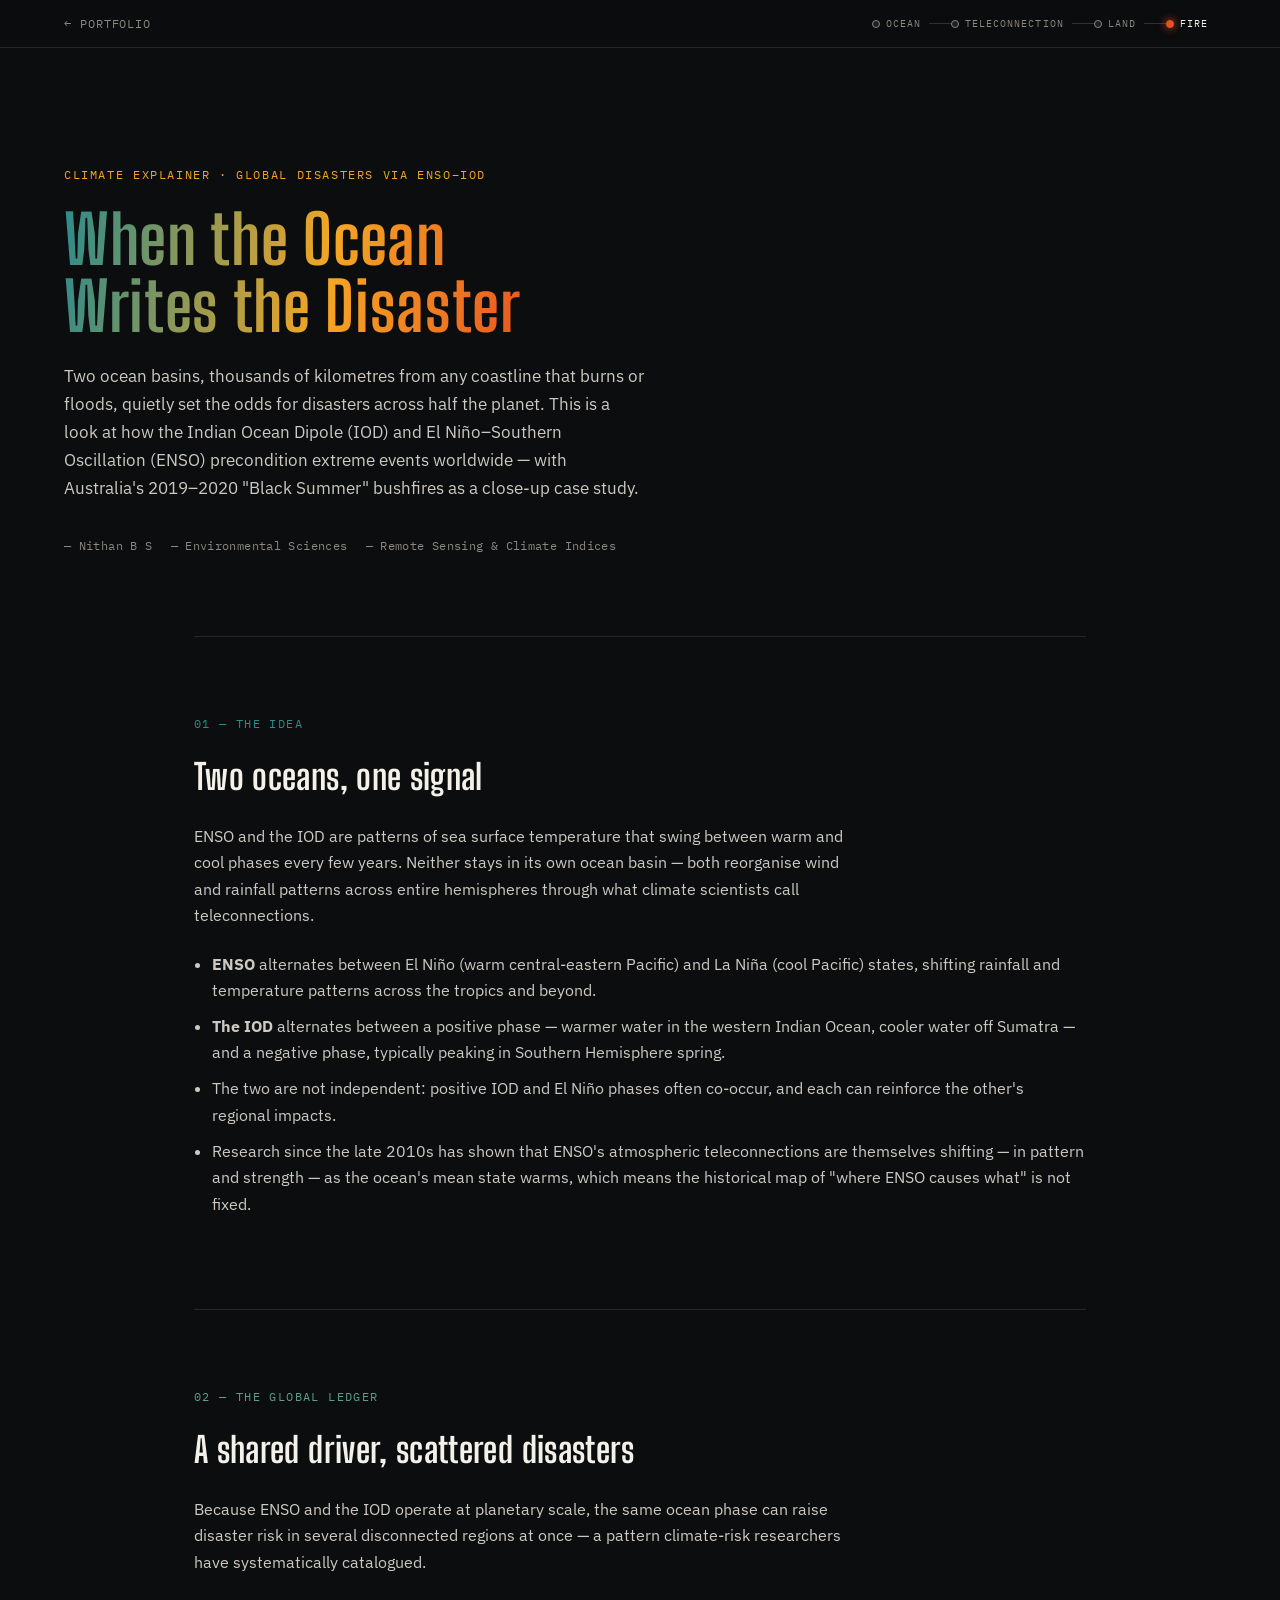
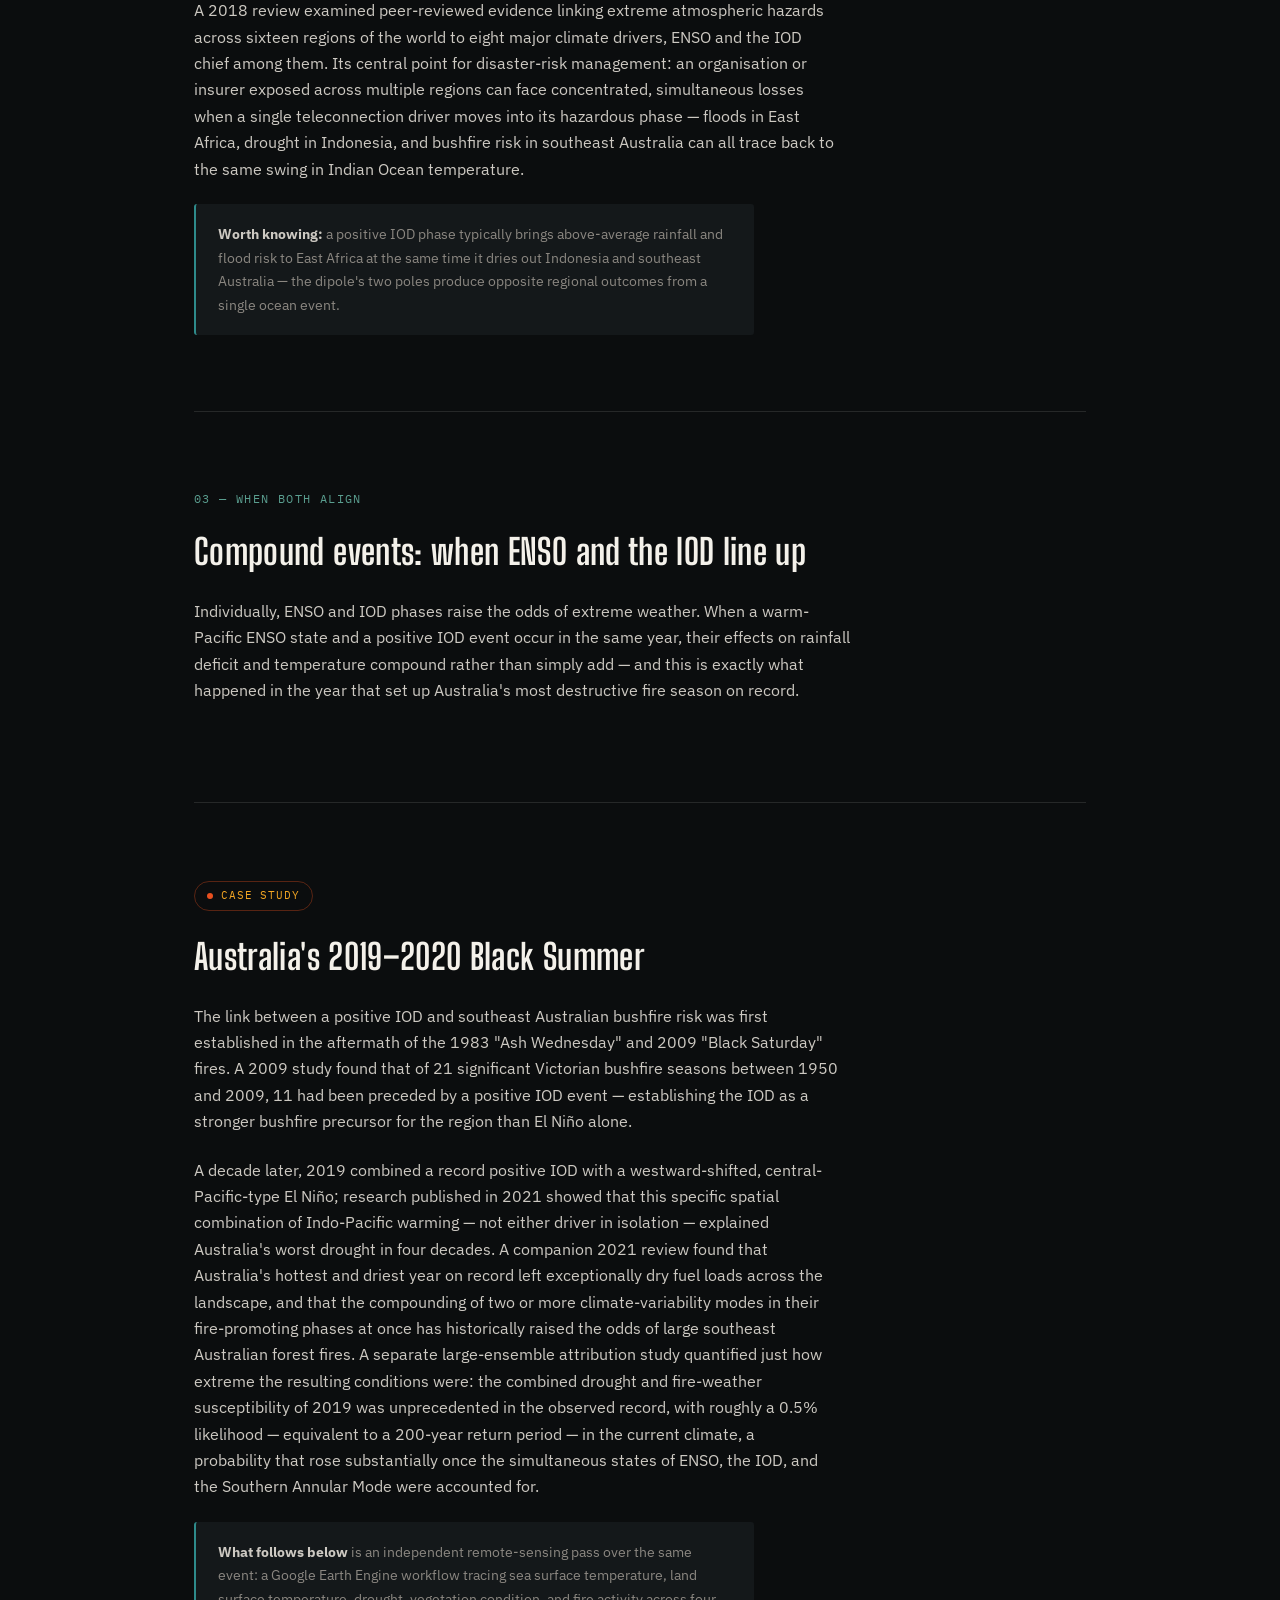
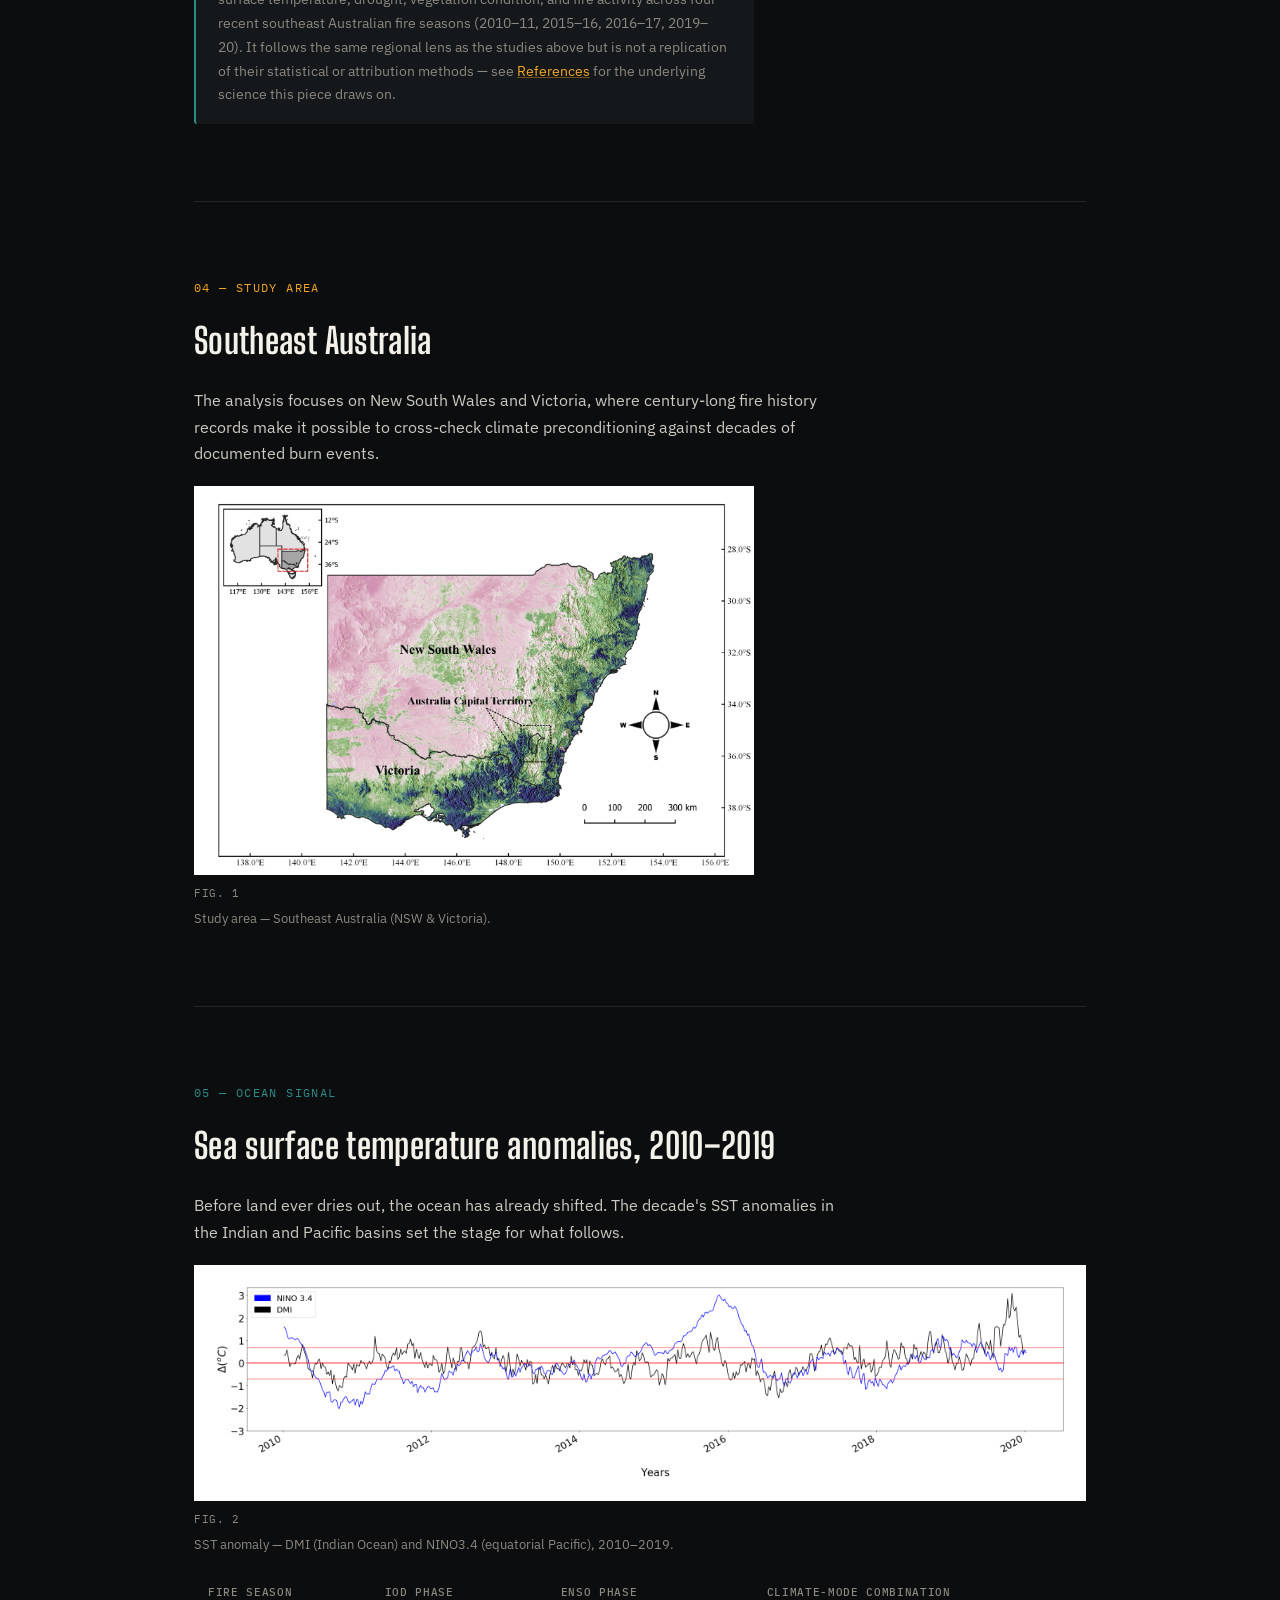
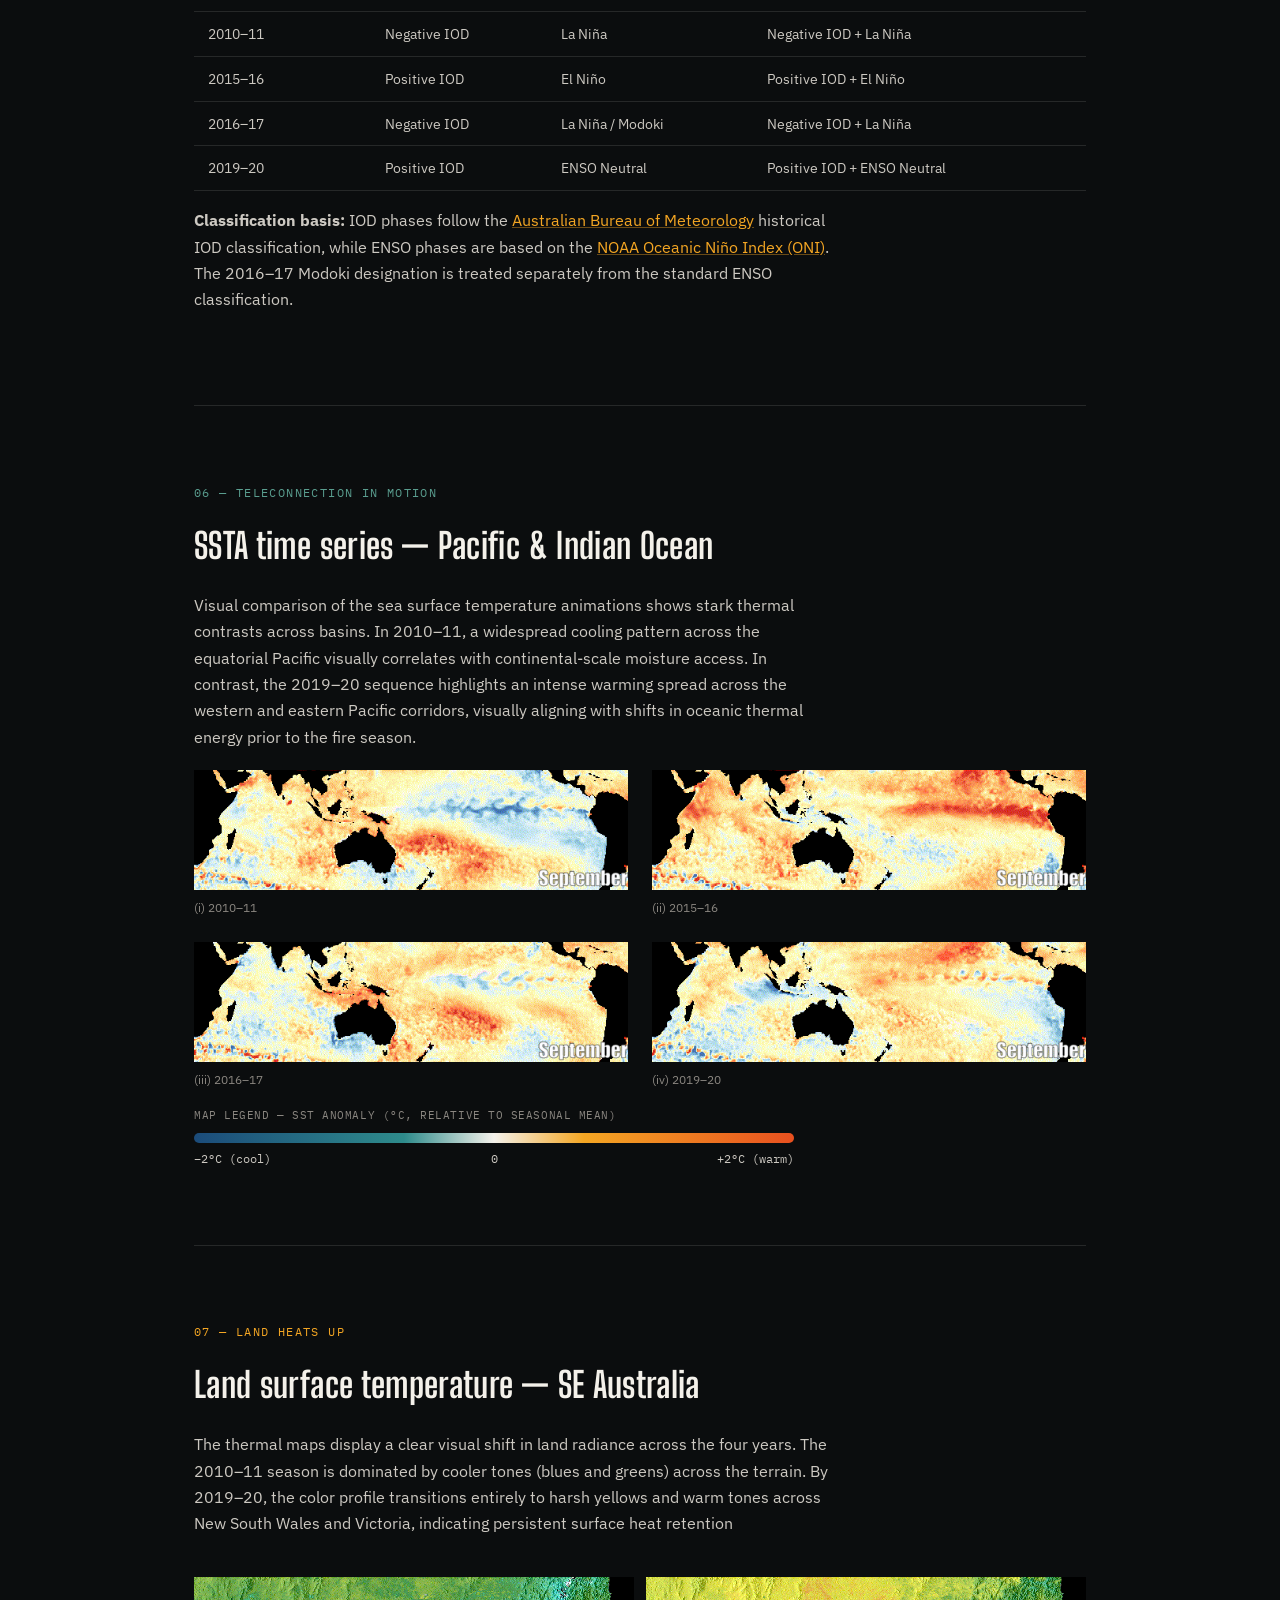
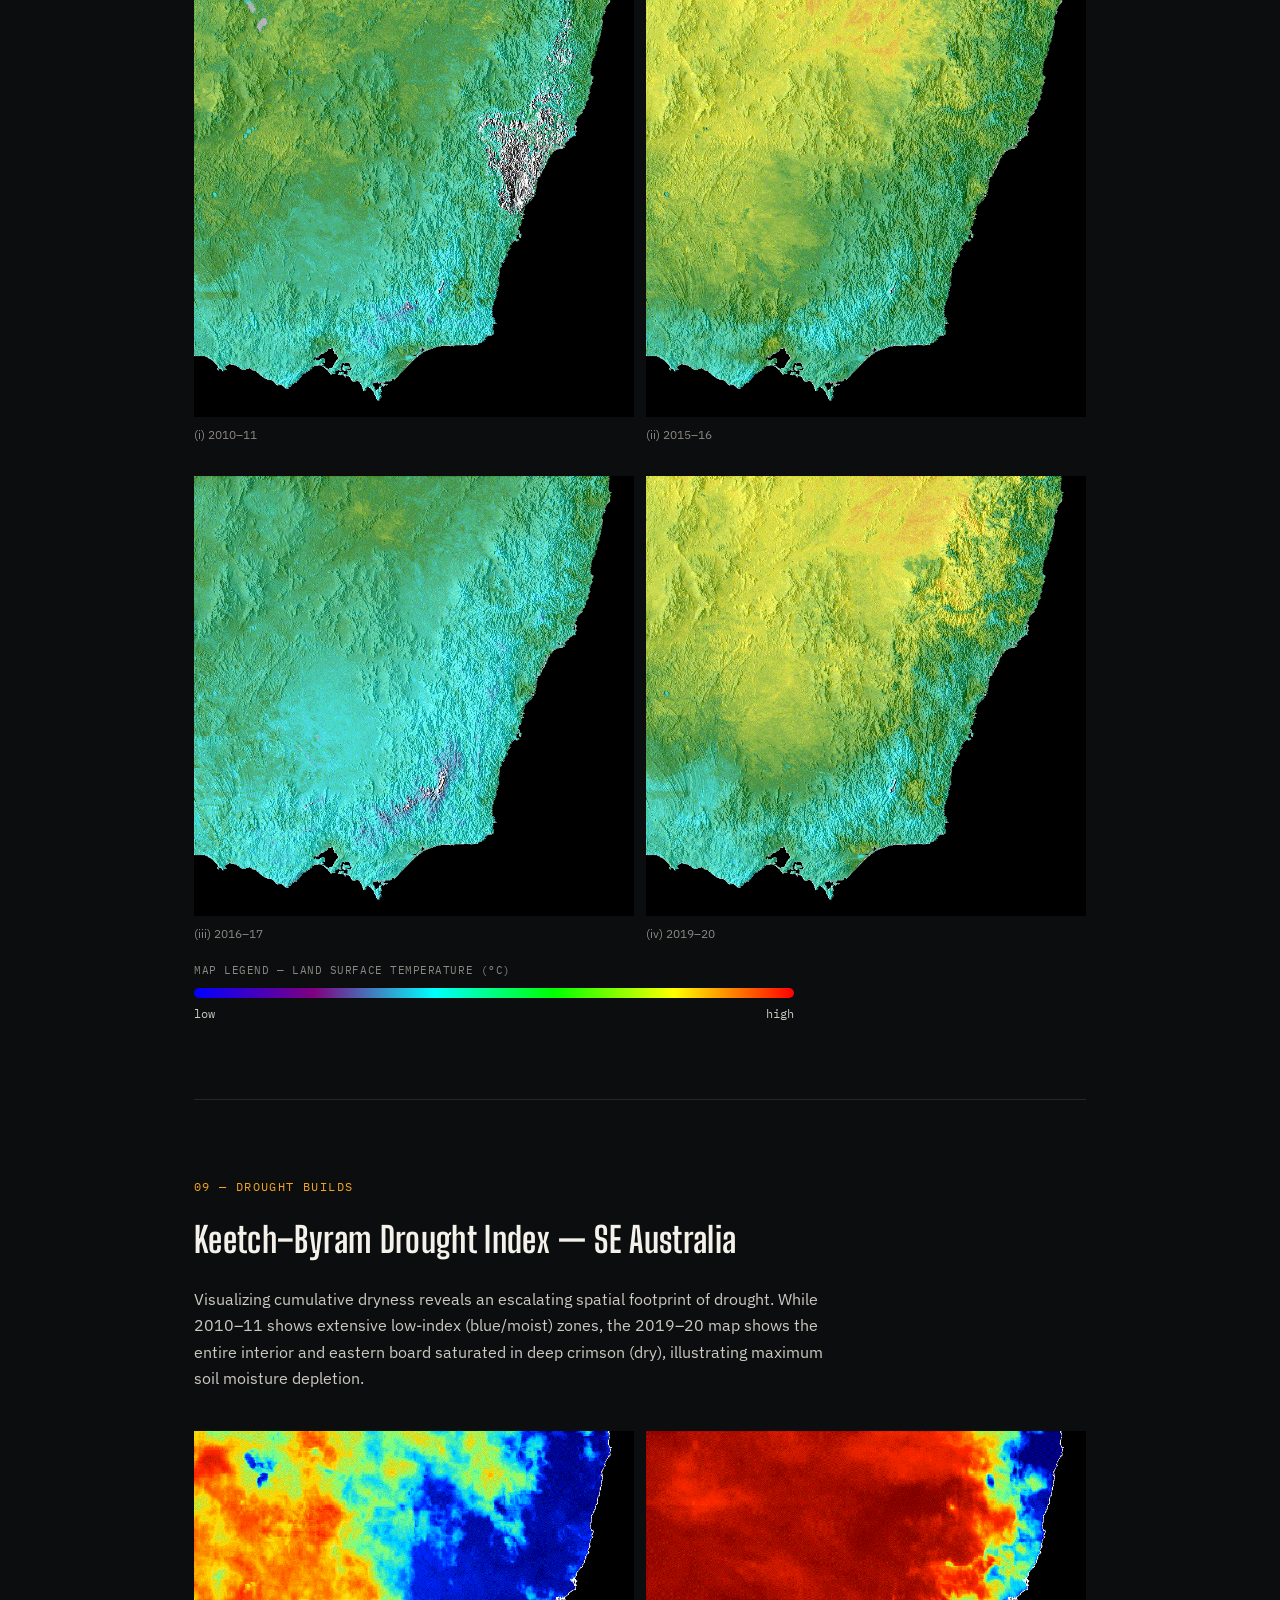
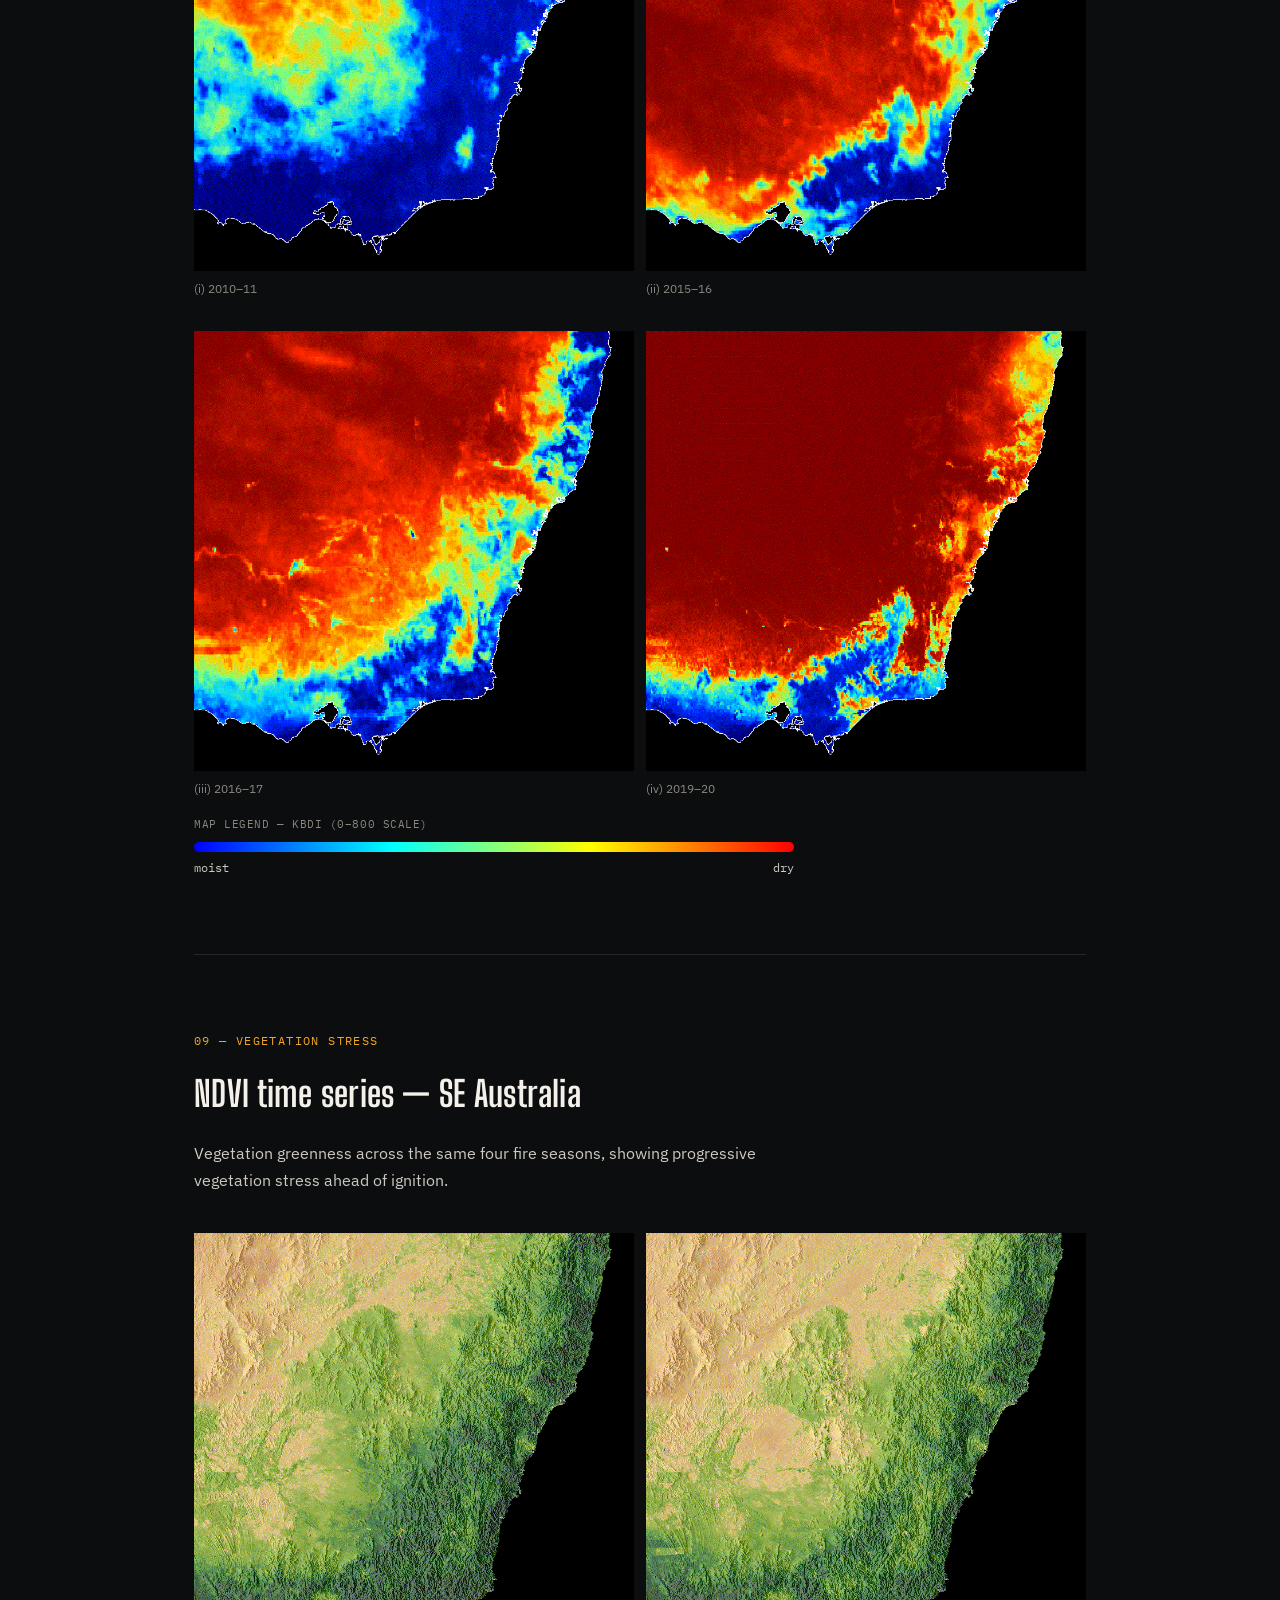
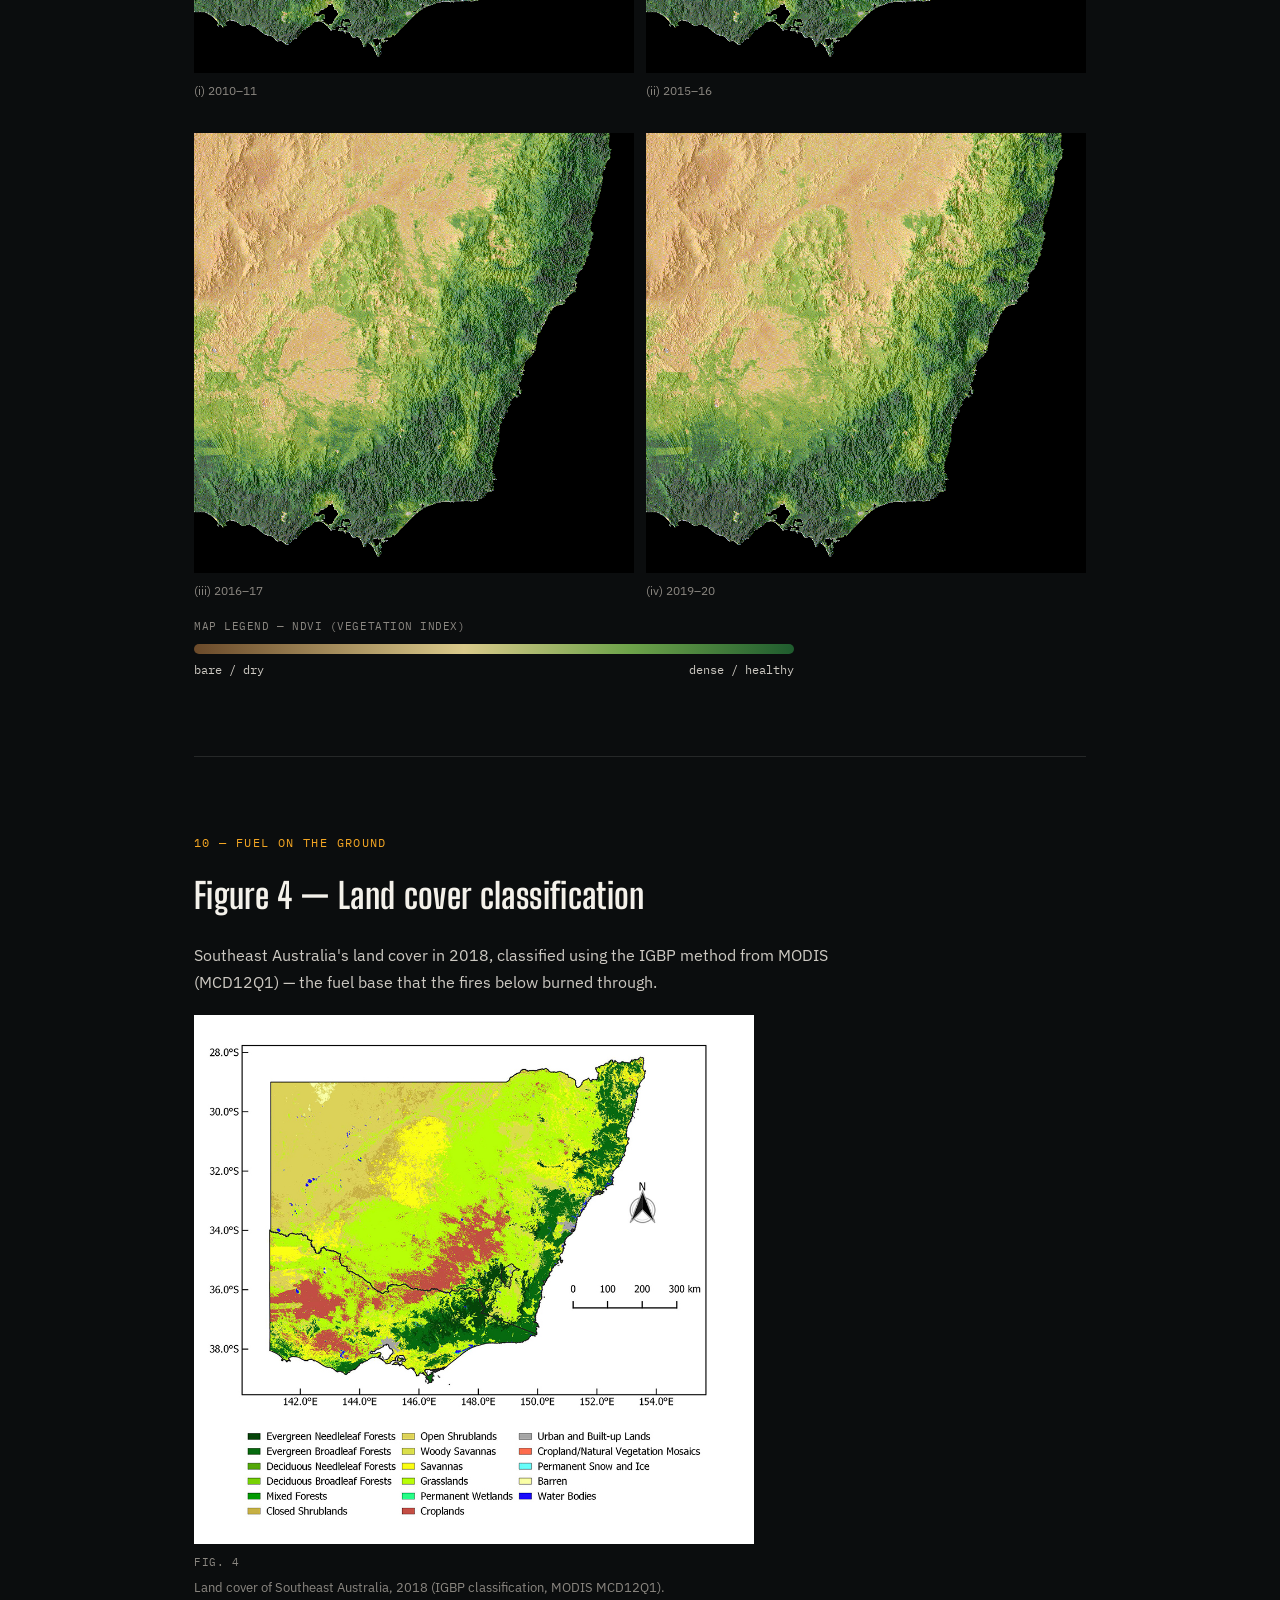
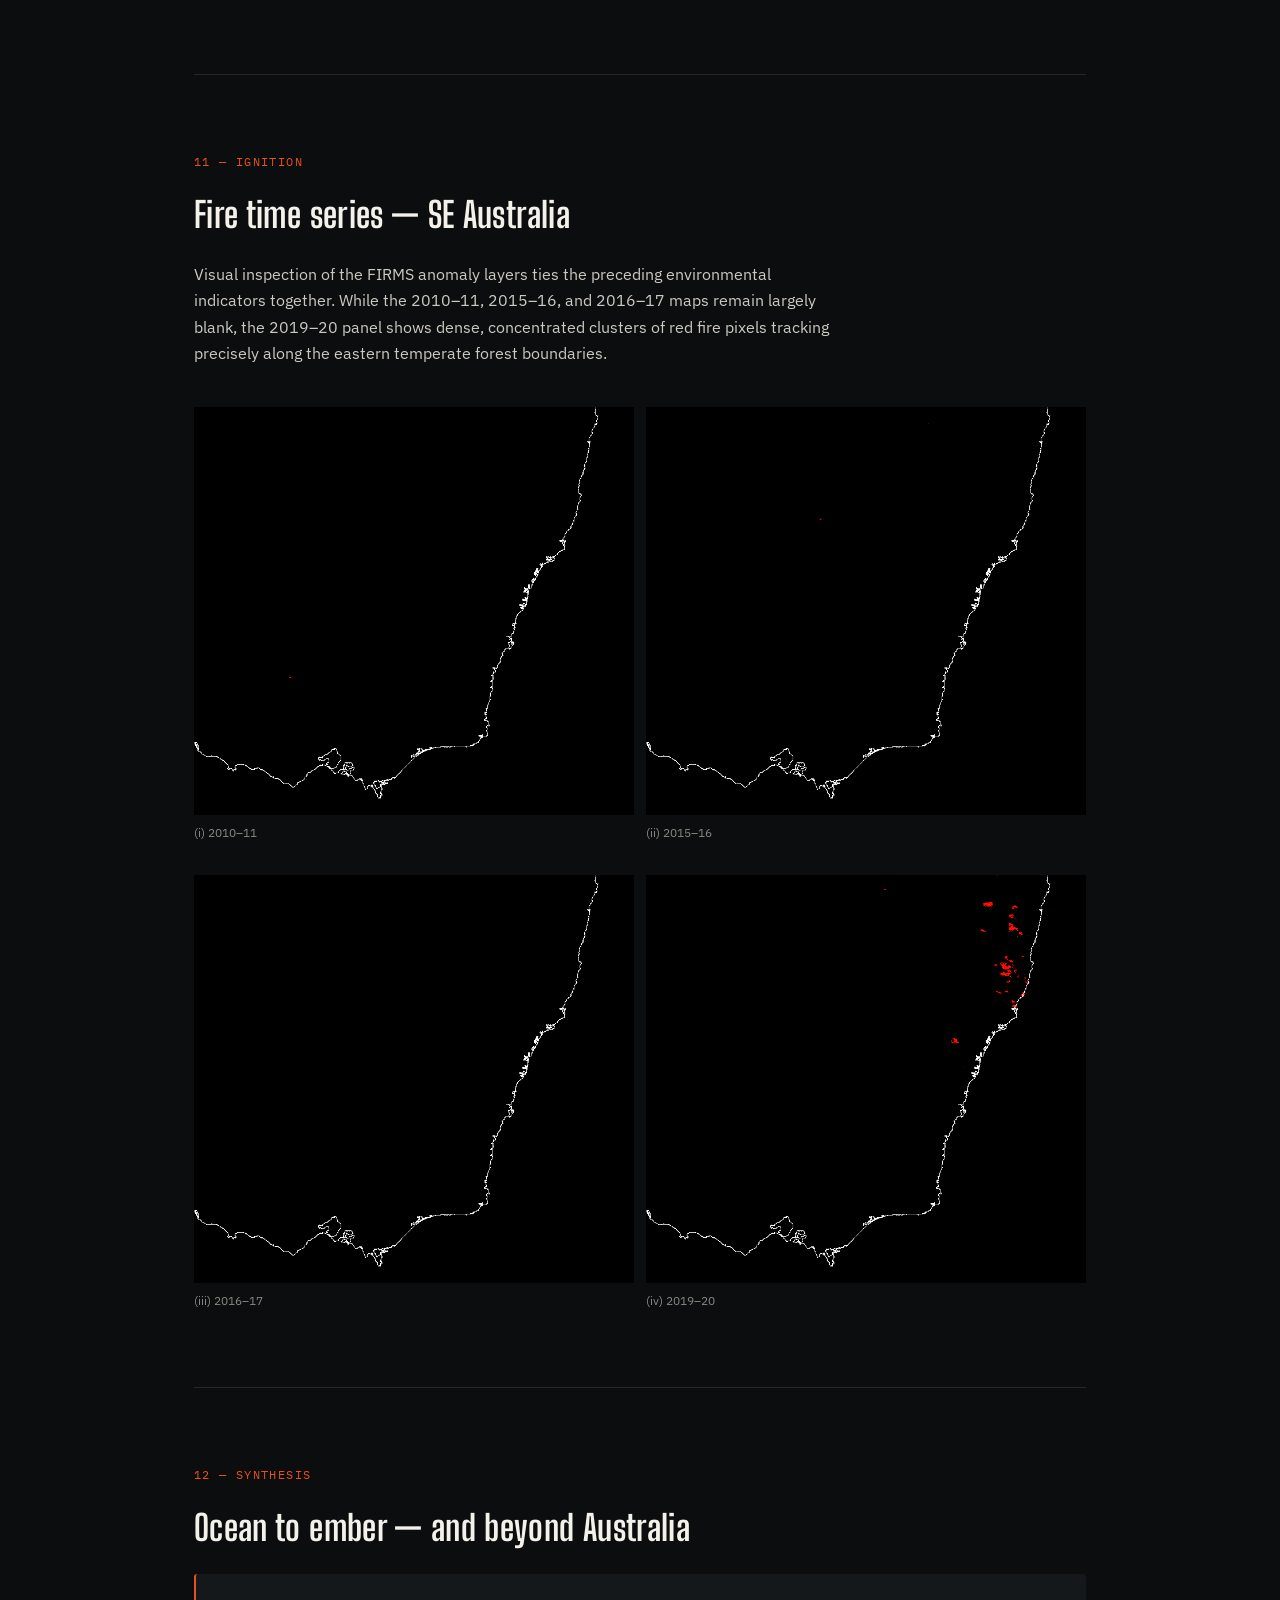
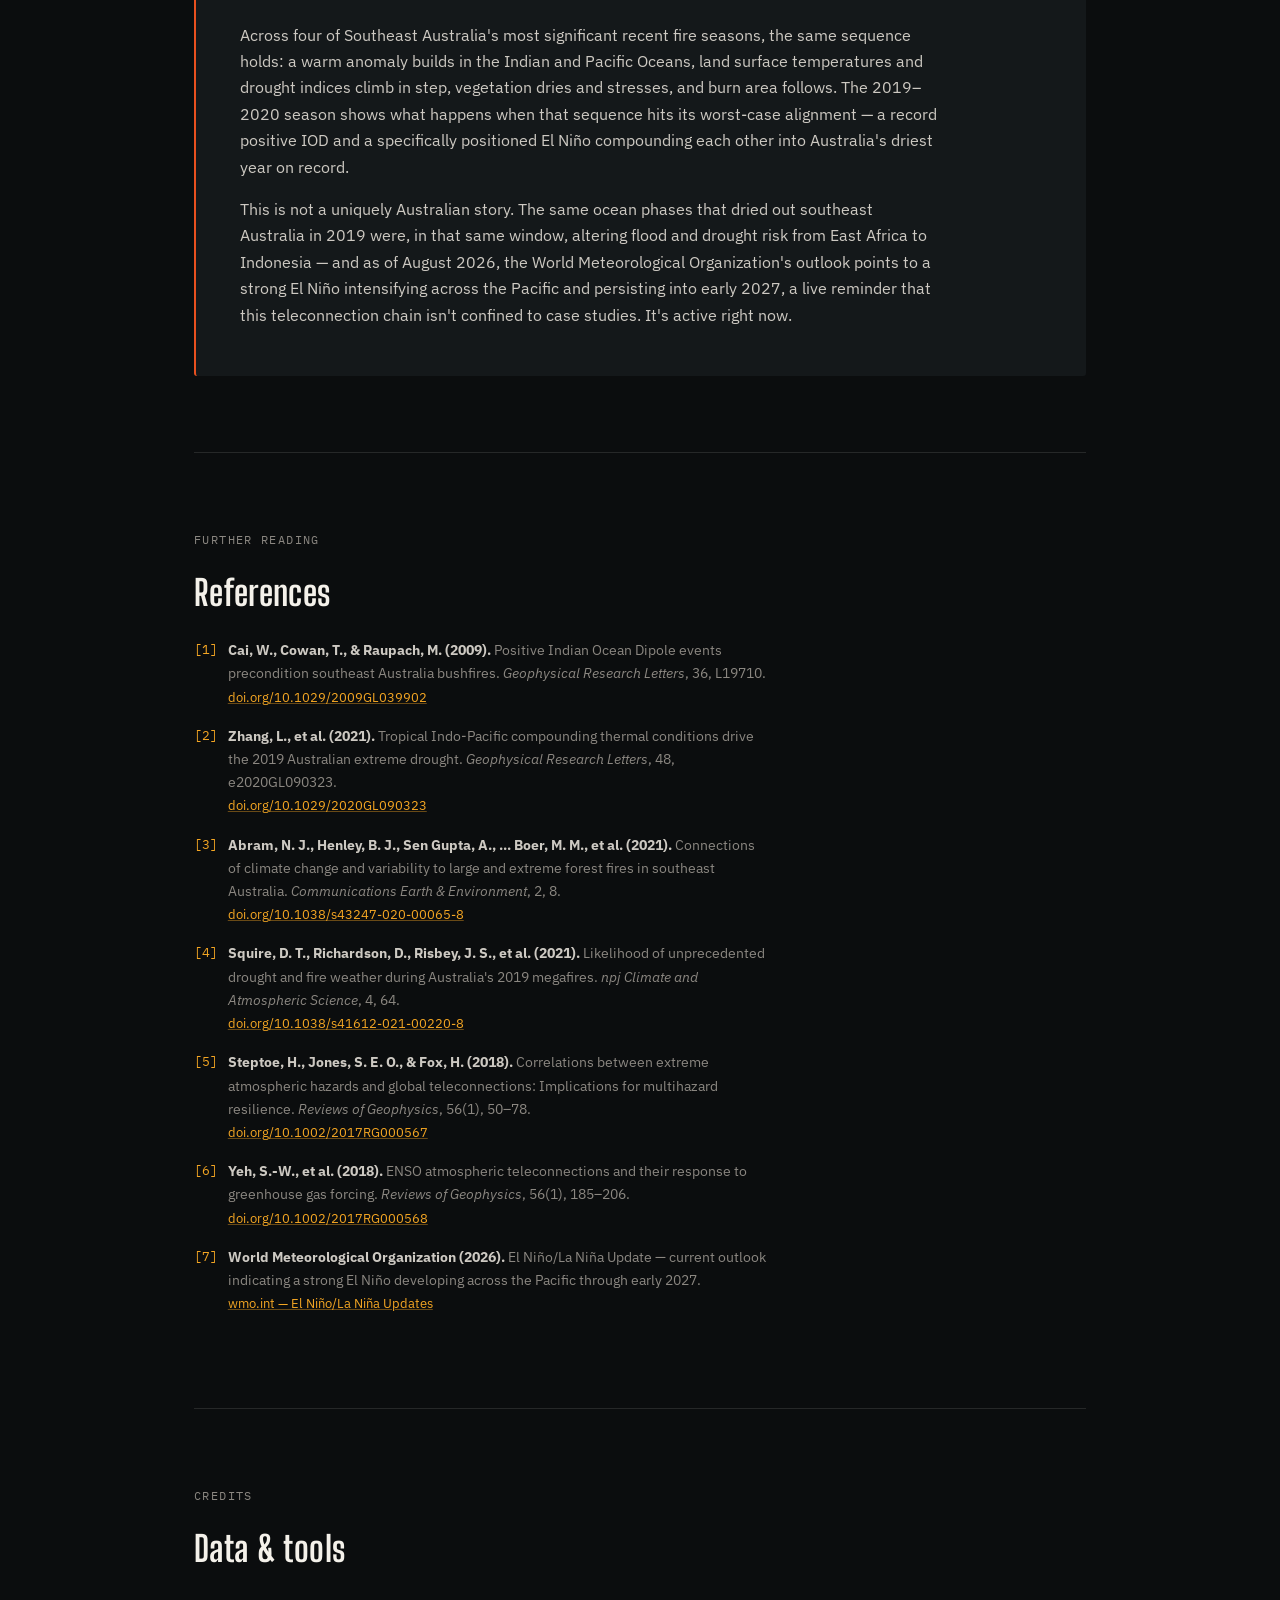
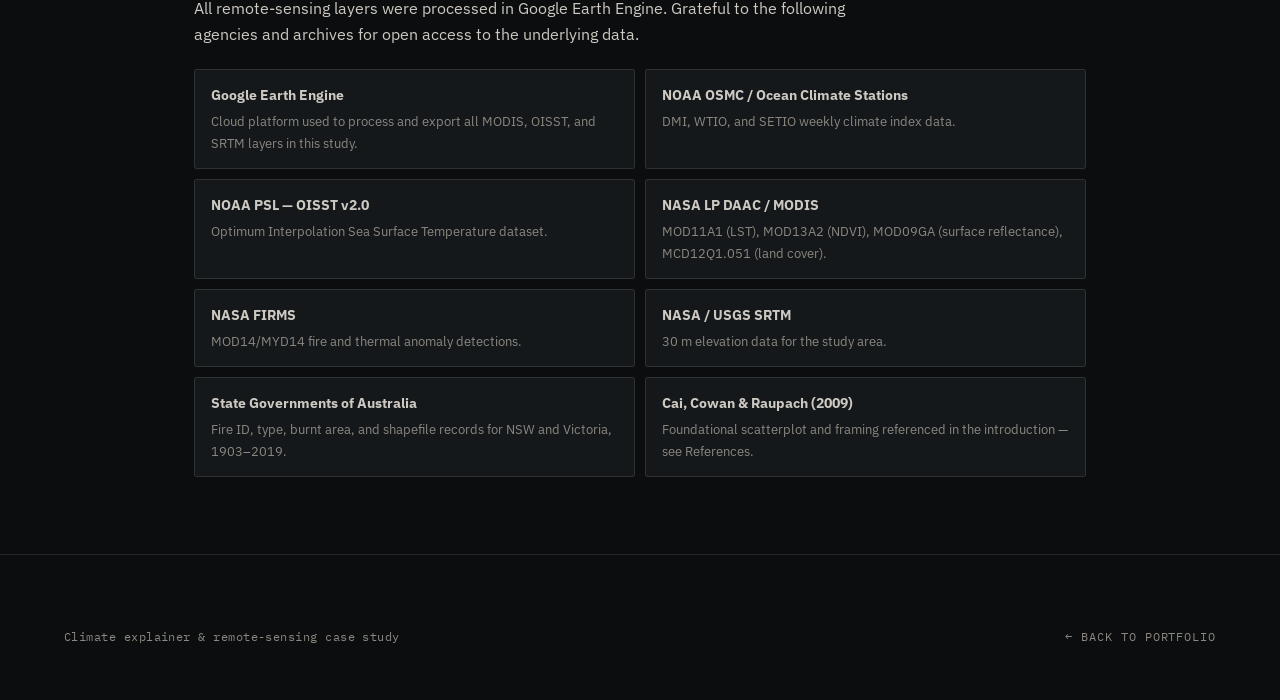
==== commit 570c34c8: "changes to portfolio" ====
--- a/assets/bushfire-iod-enso-study.html
+++ b/assets/bushfire-iod-enso-study.html
@@ -405,34 +405,9 @@
     </div>
   </section>
 
-  <section id="datasets" data-chain="land">
-    <span class="sec-label mono">05 — Data</span>
-    <h2>Dataset Specification</h2>
-    <p>Thirteen datasets underpin the analysis below, spanning weekly climate indices, daily satellite
-      reflectance and temperature products, and century-scale fire history archives.</p>
-    <table>
-      <thead>
-        <tr><th>Dataset</th><th>What it captures</th><th>Coverage</th><th>Resolution</th></tr>
-      </thead>
-      <tbody>
-        <tr><td>DMI</td><td>Indian Ocean Dipole index</td><td>Weekly, 1982–2019</td><td>°C</td></tr>
-        <tr><td>WTIO / SETIO</td><td>IOD sub-region sea surface temperature</td><td>Weekly, 1982–2019</td><td>°C</td></tr>
-        <tr><td>NINO 3.4</td><td>ENSO index</td><td>Weekly, 1982–2019</td><td>°C</td></tr>
-        <tr><td>OISST v2.0</td><td>Sea surface temperature</td><td>Daily, 1981–present</td><td>0.25° × 0.25°</td></tr>
-        <tr><td>MOD11A1</td><td>Land surface temperature / emissivity</td><td>Daily, global</td><td>1 km</td></tr>
-        <tr><td>KBDI</td><td>Keetch–Byram Drought Index</td><td>Daily, global</td><td>2 km</td></tr>
-        <tr><td>MOD13A2</td><td>Vegetation index (NDVI)</td><td>8-day</td><td>1 km</td></tr>
-        <tr><td>MOD09GA</td><td>Surface reflectance</td><td>Daily, global</td><td>500 m</td></tr>
-        <tr><td>FIRMS (MOD14/MYD14)</td><td>Fire &amp; thermal anomalies</td><td>Daily, global</td><td>1 km</td></tr>
-        <tr><td>SRTM</td><td>Elevation</td><td>—</td><td>30 m</td></tr>
-        <tr><td>MCD12Q1.051</td><td>Land cover classification</td><td>Yearly</td><td>500 m</td></tr>
-        <tr><td>Fire history (NSW, VIC)</td><td>Fire ID, type, burn area, start date, shapefiles</td><td>1903–2019</td><td>—</td></tr>
-      </tbody>
-    </table>
-  </section>
 
 <section id="sst-anomaly" data-chain="ocean">
-  <span class="sec-label mono">06 — Ocean Signal</span>
+  <span class="sec-label mono">05 — Ocean Signal</span>
 
   <h2>Sea surface temperature anomalies, 2010–2019</h2>
 
@@ -514,7 +489,7 @@
 
 
   <section id="ssta-animation" data-chain="atmosphere">
-  <span class="sec-label mono">07 — Teleconnection in Motion</span>
+  <span class="sec-label mono">06 — Teleconnection in Motion</span>
 
   <h2>SSTA time series — Pacific &amp; Indian Ocean</h2>
 
@@ -578,7 +553,7 @@
 
 
   <section id="lst-animation" data-chain="land">
-    <span class="sec-label mono">08 — Land Heats Up</span>
+    <span class="sec-label mono">07 — Land Heats Up</span>
     <h2>Land surface temperature — SE Australia</h2>
     <p>The thermal maps display a clear visual shift in land radiance across the four years. 
       The 2010–11 season is dominated by cooler tones (blues and greens) across the terrain. 
@@ -617,7 +592,7 @@
   </section>
 
   <section id="ndvi-animation" data-chain="land">
-    <span class="sec-label mono">10 — Vegetation Stress</span>
+    <span class="sec-label mono">09 — Vegetation Stress</span>
     <h2>NDVI time series — SE Australia</h2>
     <p>Vegetation greenness across the same four fire seasons, showing progressive vegetation stress ahead of
       ignition.</p>
@@ -635,7 +610,7 @@
   </section>
 
   <section id="landcover" data-chain="land">
-    <span class="sec-label mono">11 — Fuel on the Ground</span>
+    <span class="sec-label mono">10 — Fuel on the Ground</span>
     <h2>Figure 4 — Land cover classification</h2>
     <p>Southeast Australia's land cover in 2018, classified using the IGBP method from MODIS (MCD12Q1) — the
       fuel base that the fires below burned through.</p>
@@ -650,7 +625,7 @@
   </section>
 
   <section id="fire-animation" data-chain="fire">
-    <span class="sec-label mono">12 — Ignition</span>
+    <span class="sec-label mono">11 — Ignition</span>
     <h2>Fire time series — SE Australia</h2>
     <p>Visual inspection of the FIRMS anomaly layers ties the preceding environmental indicators together. 
       While the 2010–11, 2015–16, and 2016–17 maps remain largely blank, the 2019–20 panel shows dense, 
@@ -664,7 +639,7 @@
   </section>
 
   <section id="synthesis" data-chain="fire">
-    <span class="sec-label mono">13 — Synthesis</span>
+    <span class="sec-label mono">12 — Synthesis</span>
     <h2>Ocean to ember — and beyond Australia</h2>
     <div class="synthesis reveal">
       <p>Across four of Southeast Australia's most significant recent fire seasons, the same sequence holds: a
@@ -683,8 +658,6 @@
   <section id="references">
     <span class="sec-label mono">Further Reading</span>
     <h2>References</h2>
-    <p class="dek">The case study above builds on — and is careful not to duplicate — the following published
-      research on IOD/ENSO bushfire preconditioning and global teleconnections.</p>
     <ol class="refs">
       <li><strong>Cai, W., Cowan, T., &amp; Raupach, M. (2009).</strong> Positive Indian Ocean Dipole events
         precondition southeast Australia bushfires. <em>Geophysical Research Letters</em>, 36, L19710.
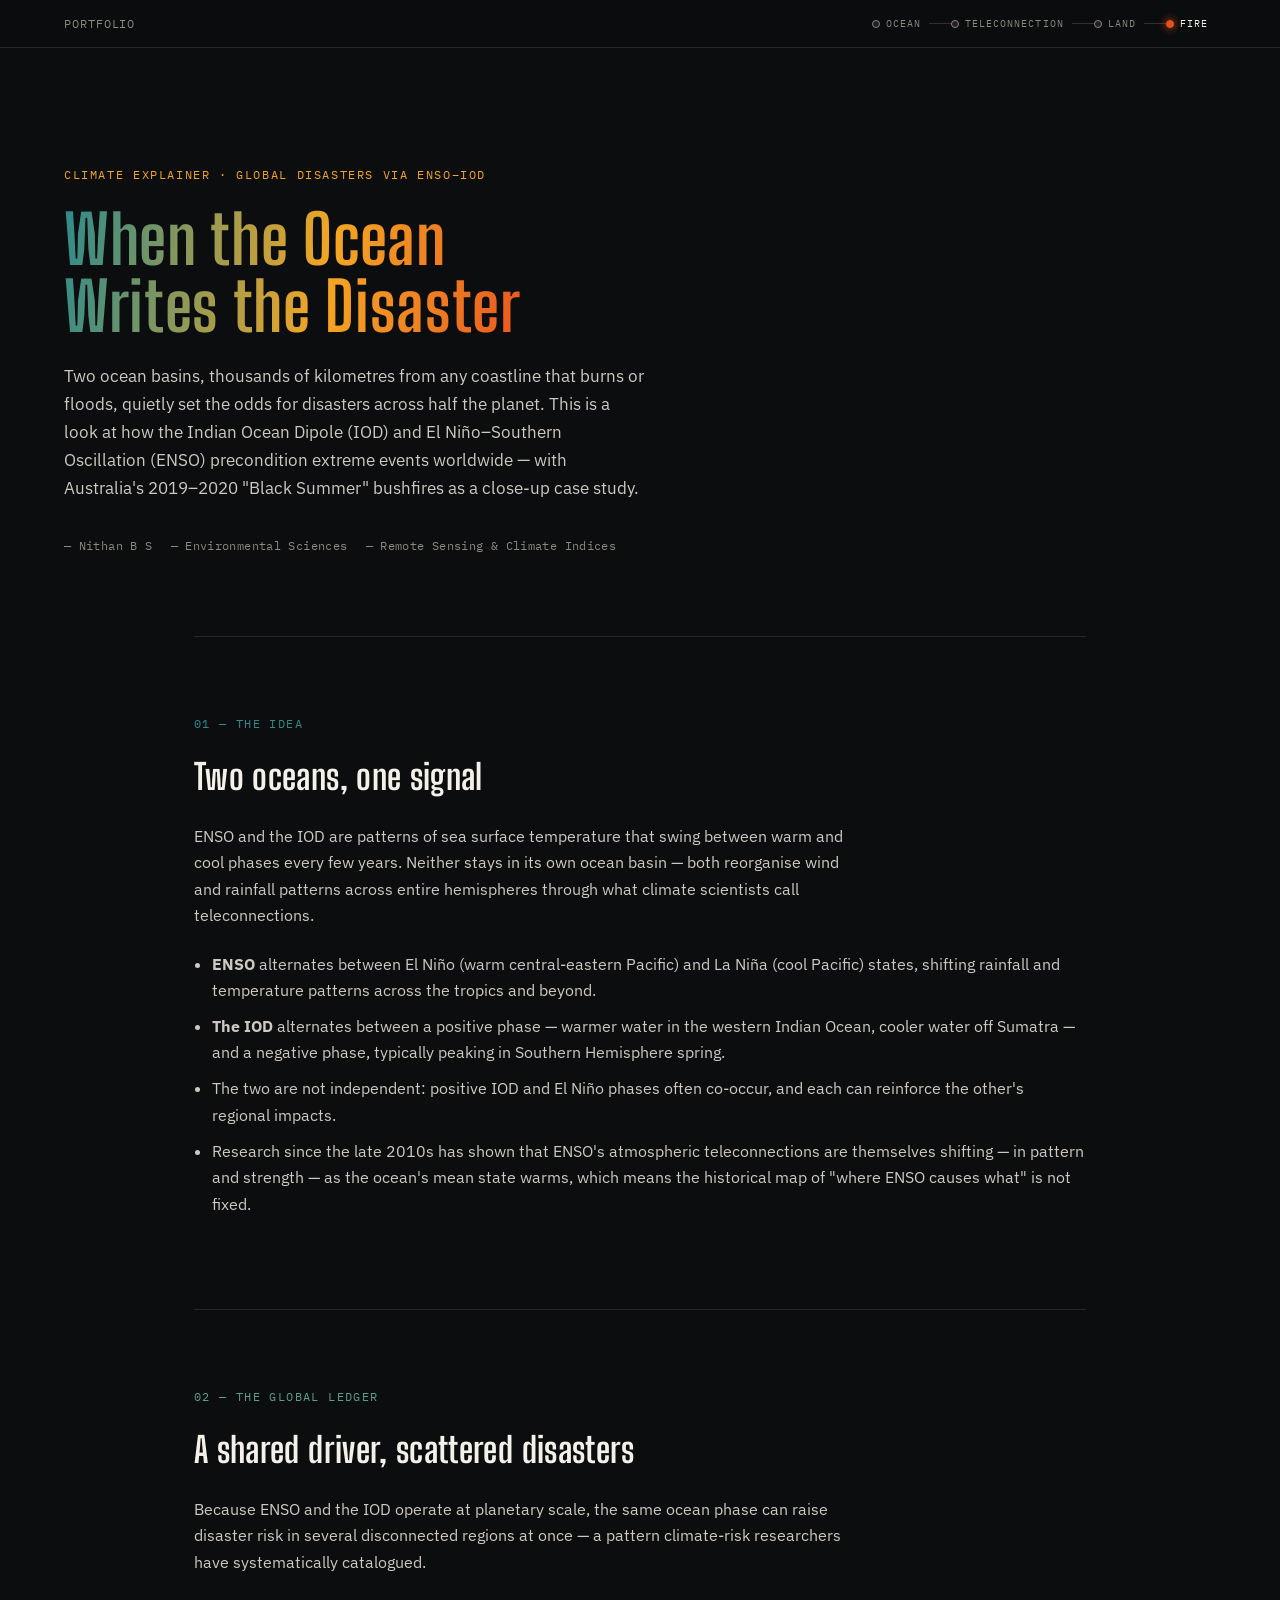
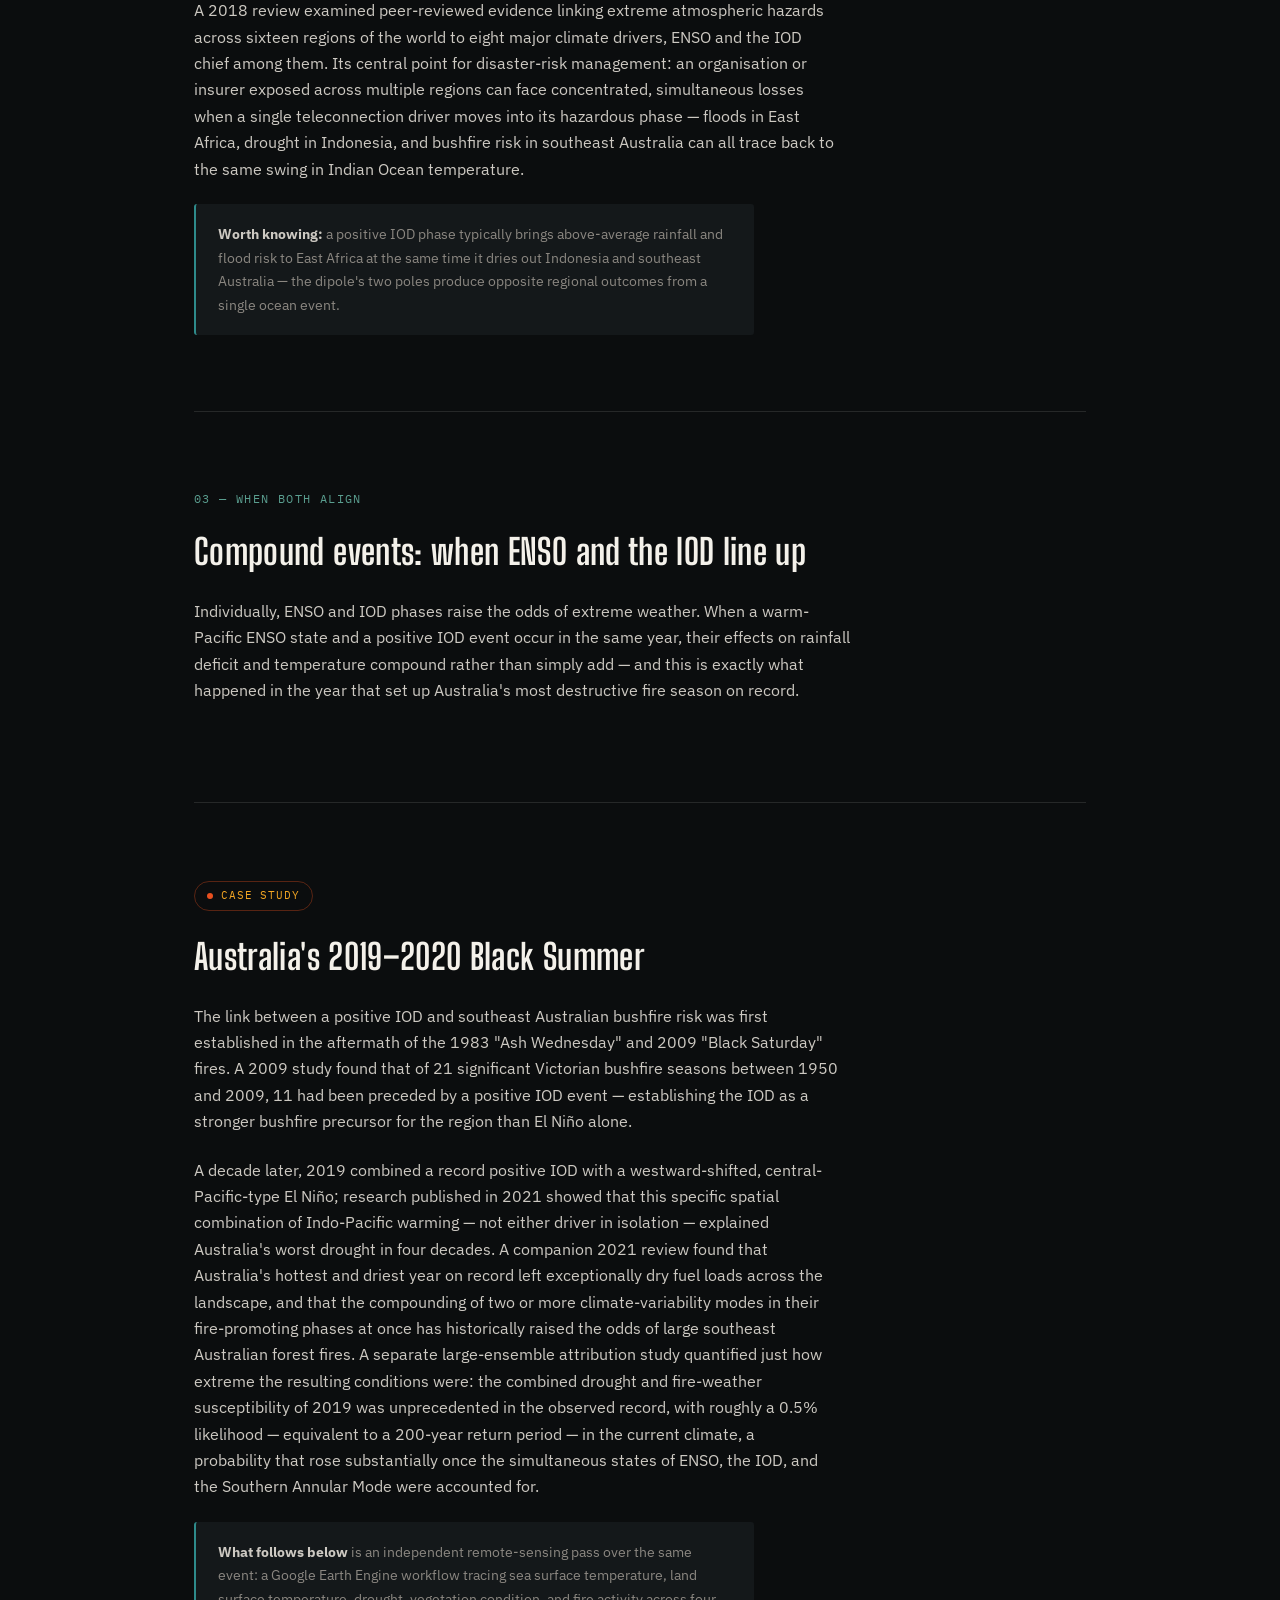
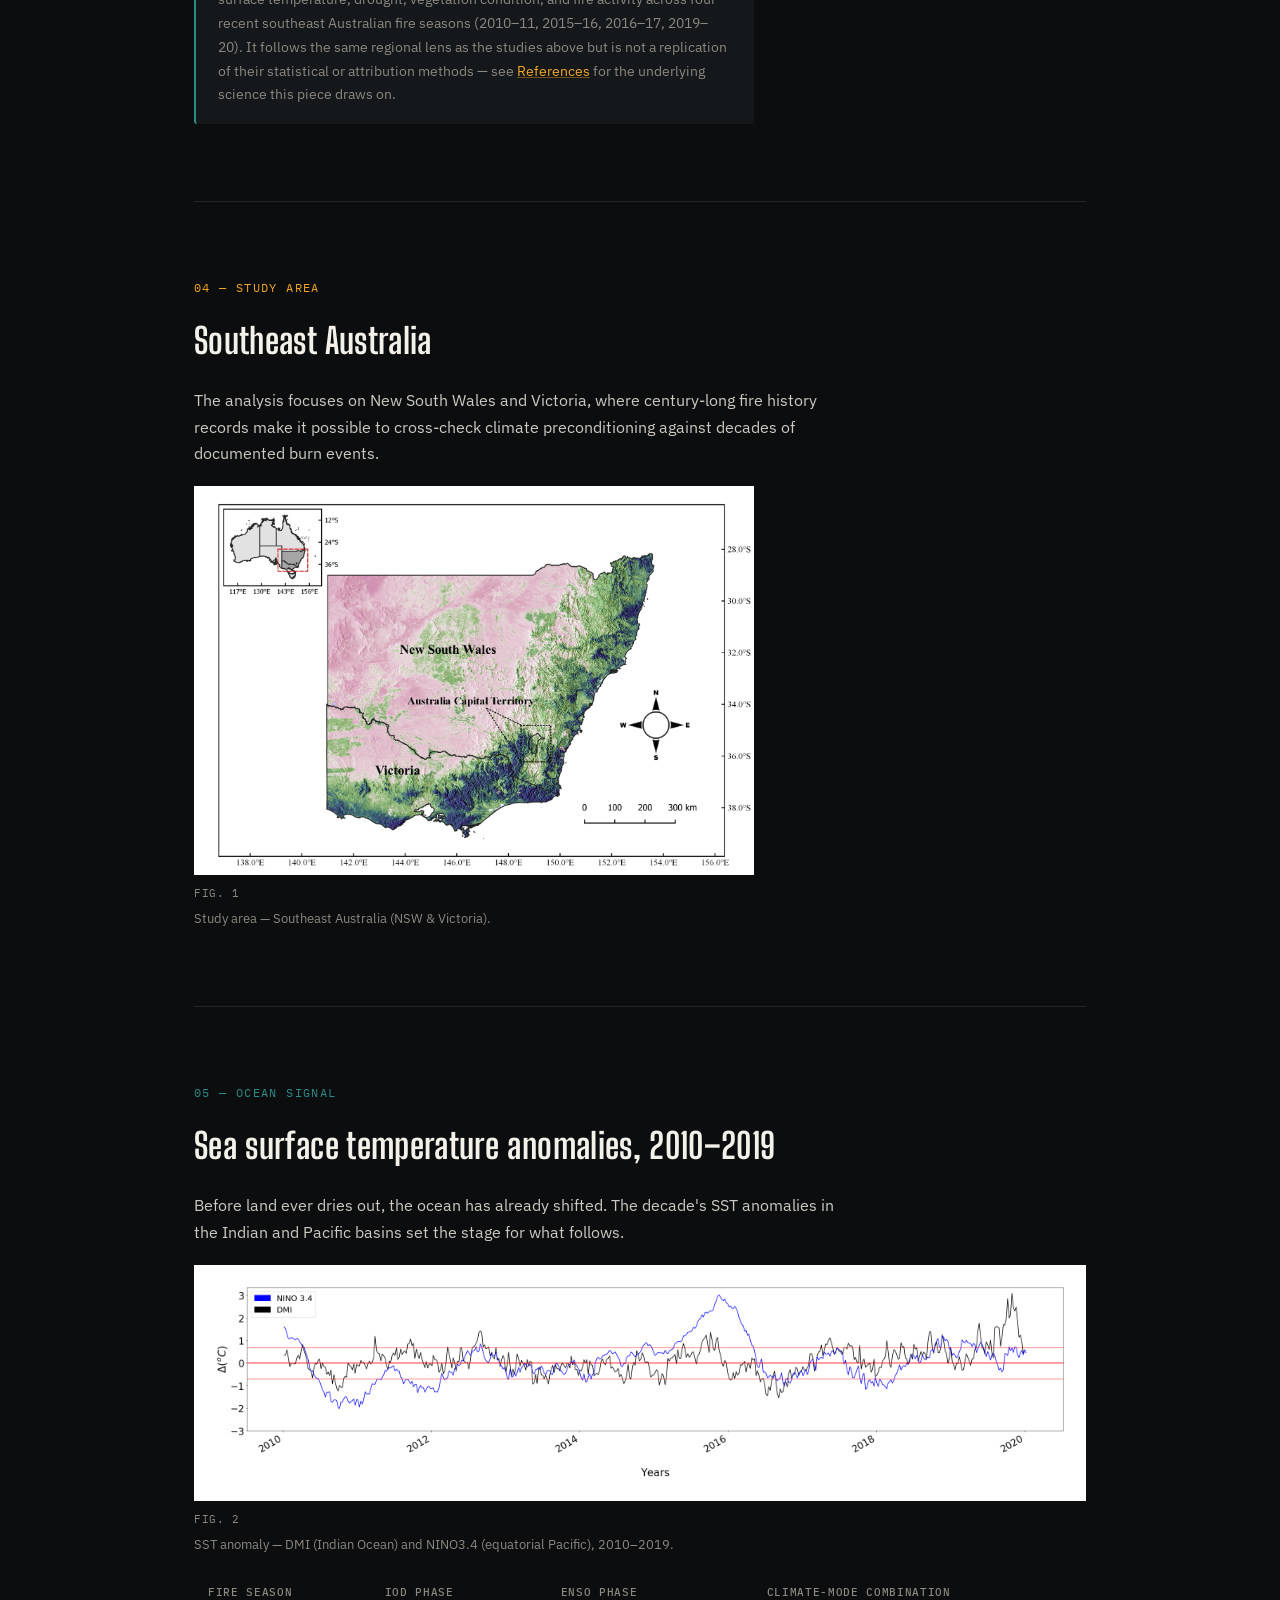
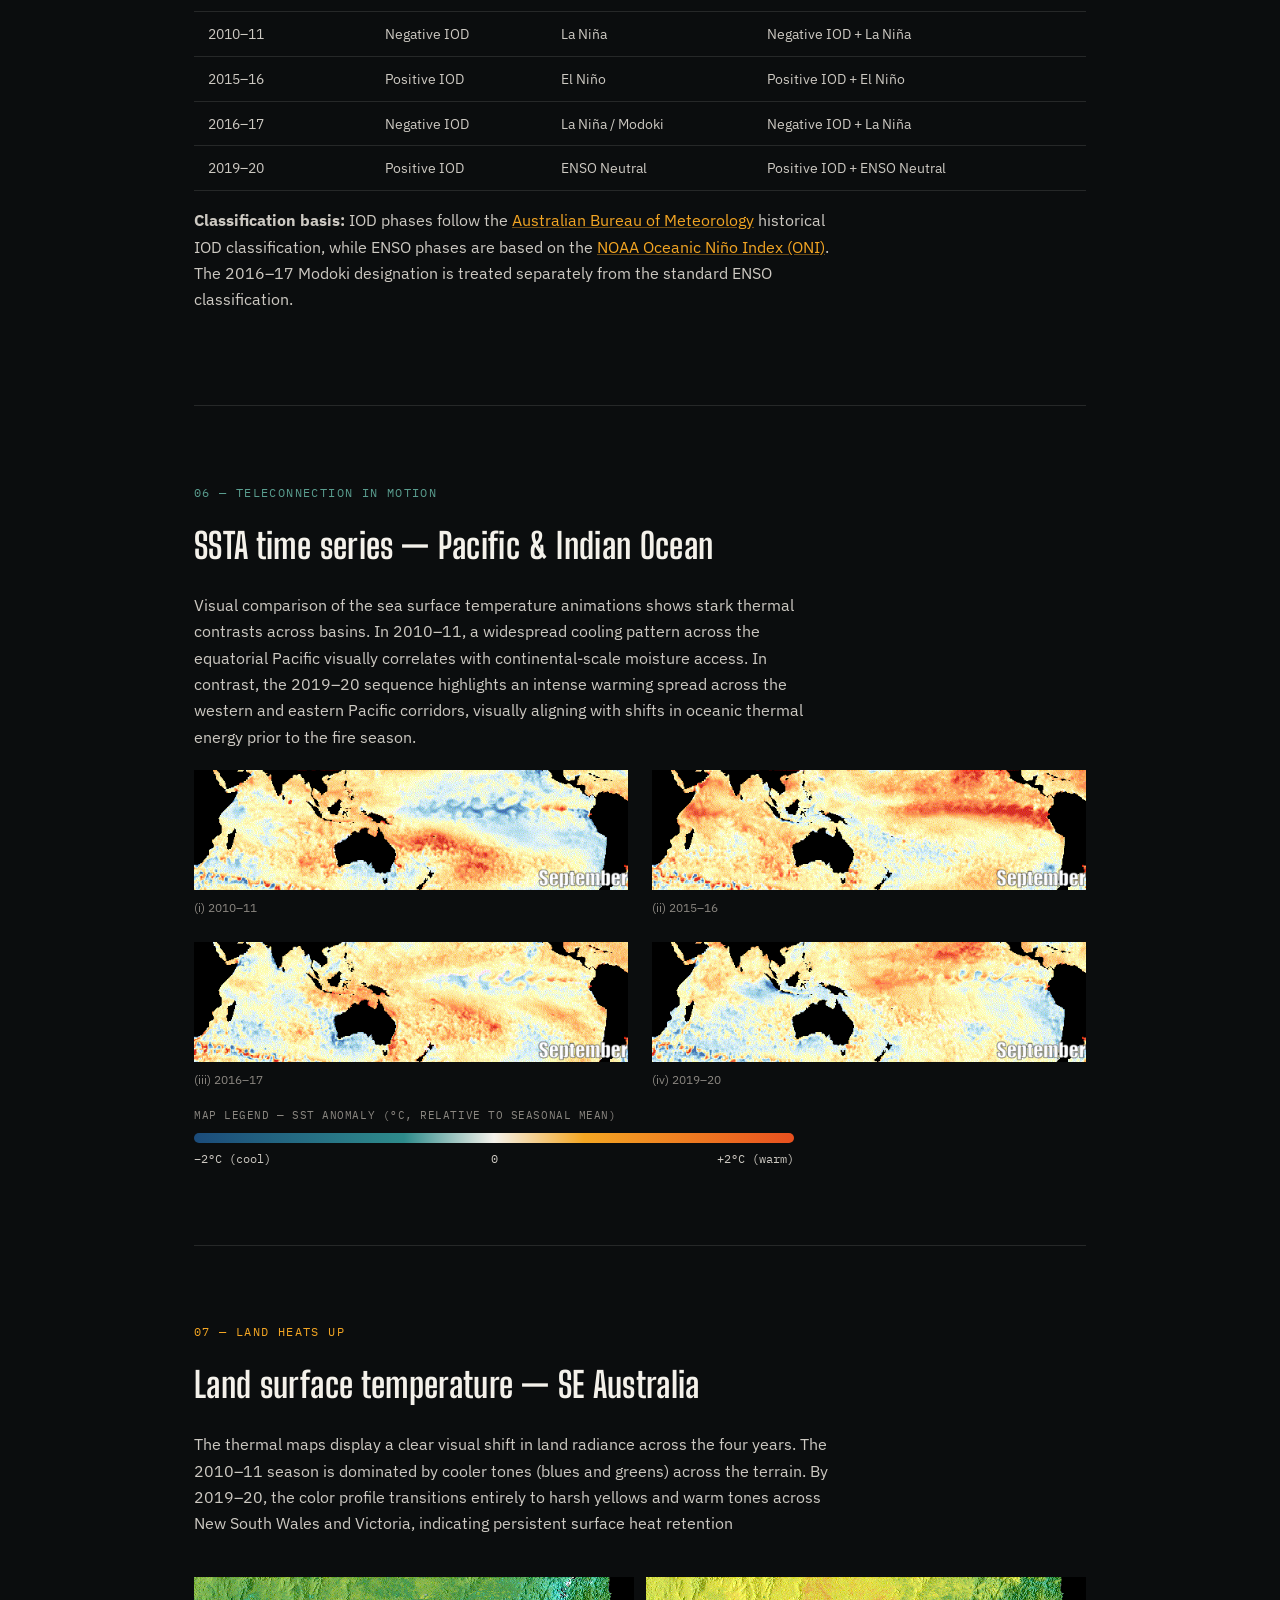
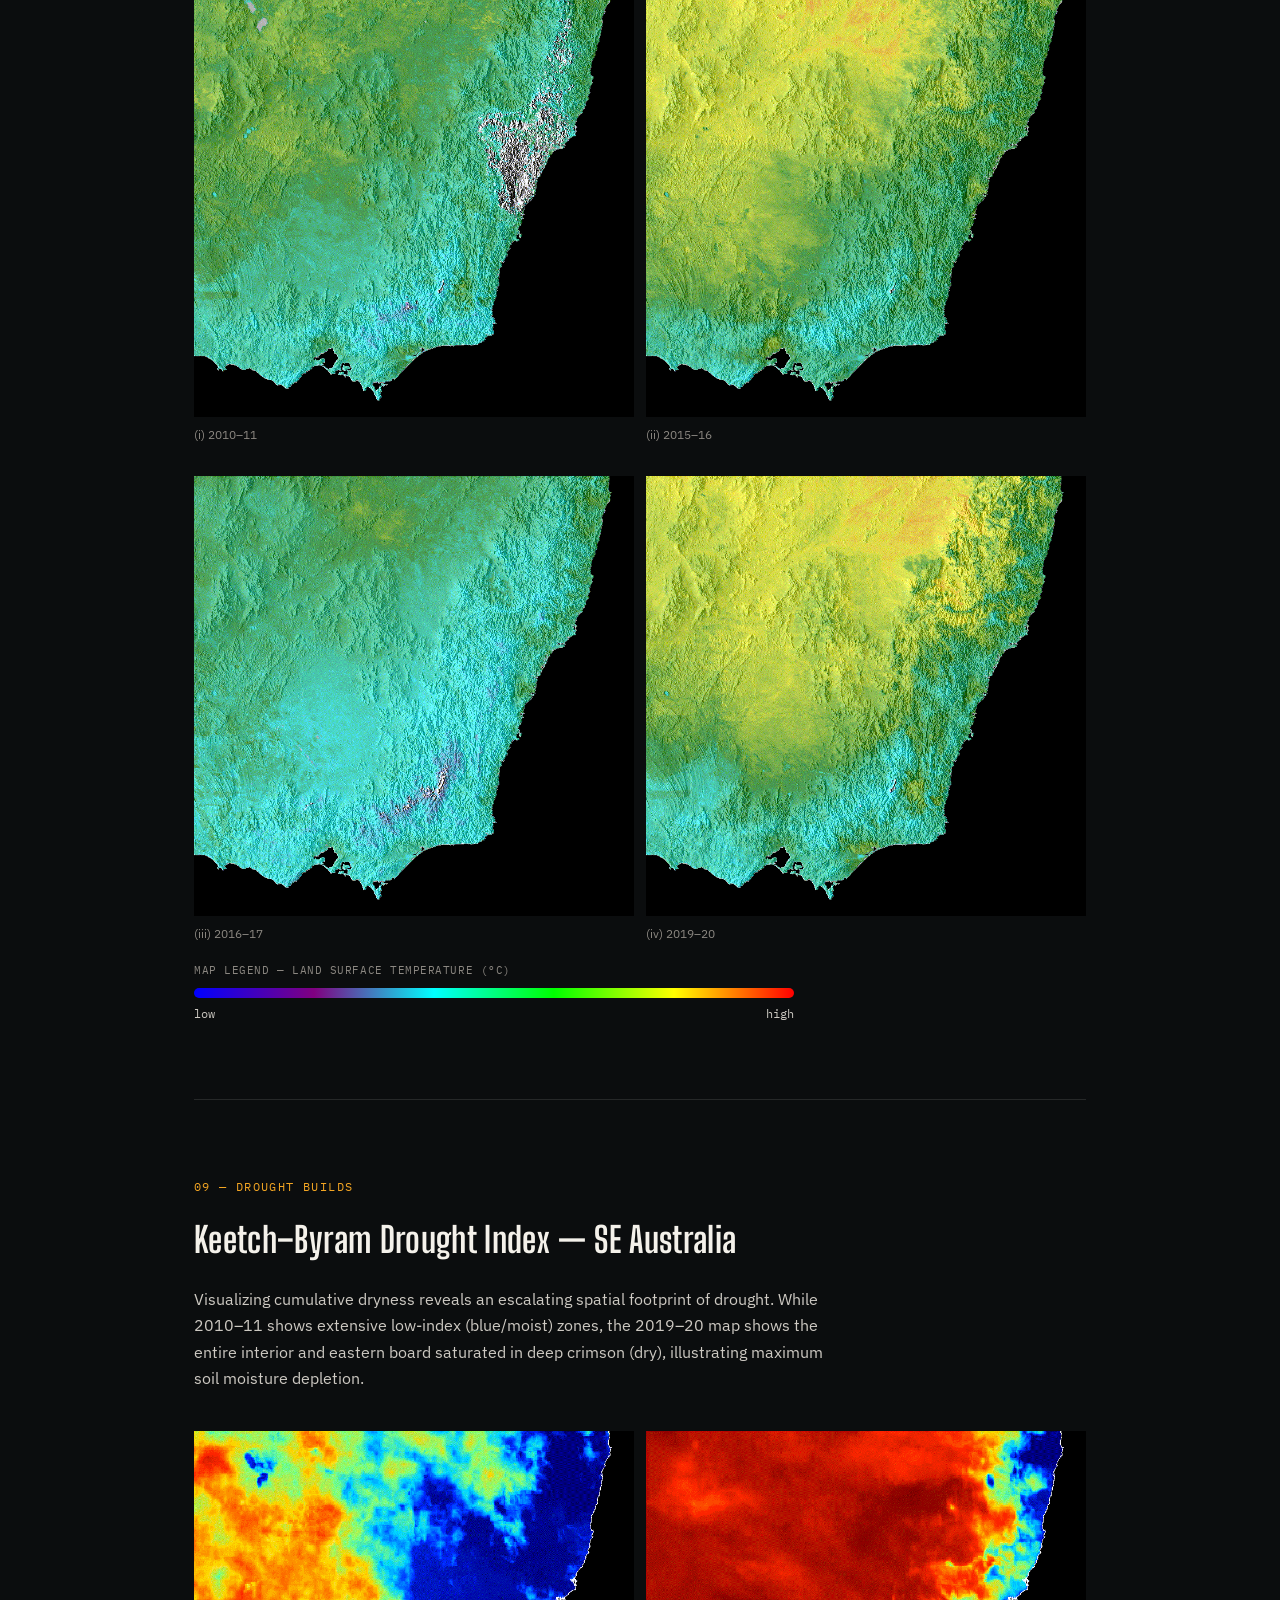
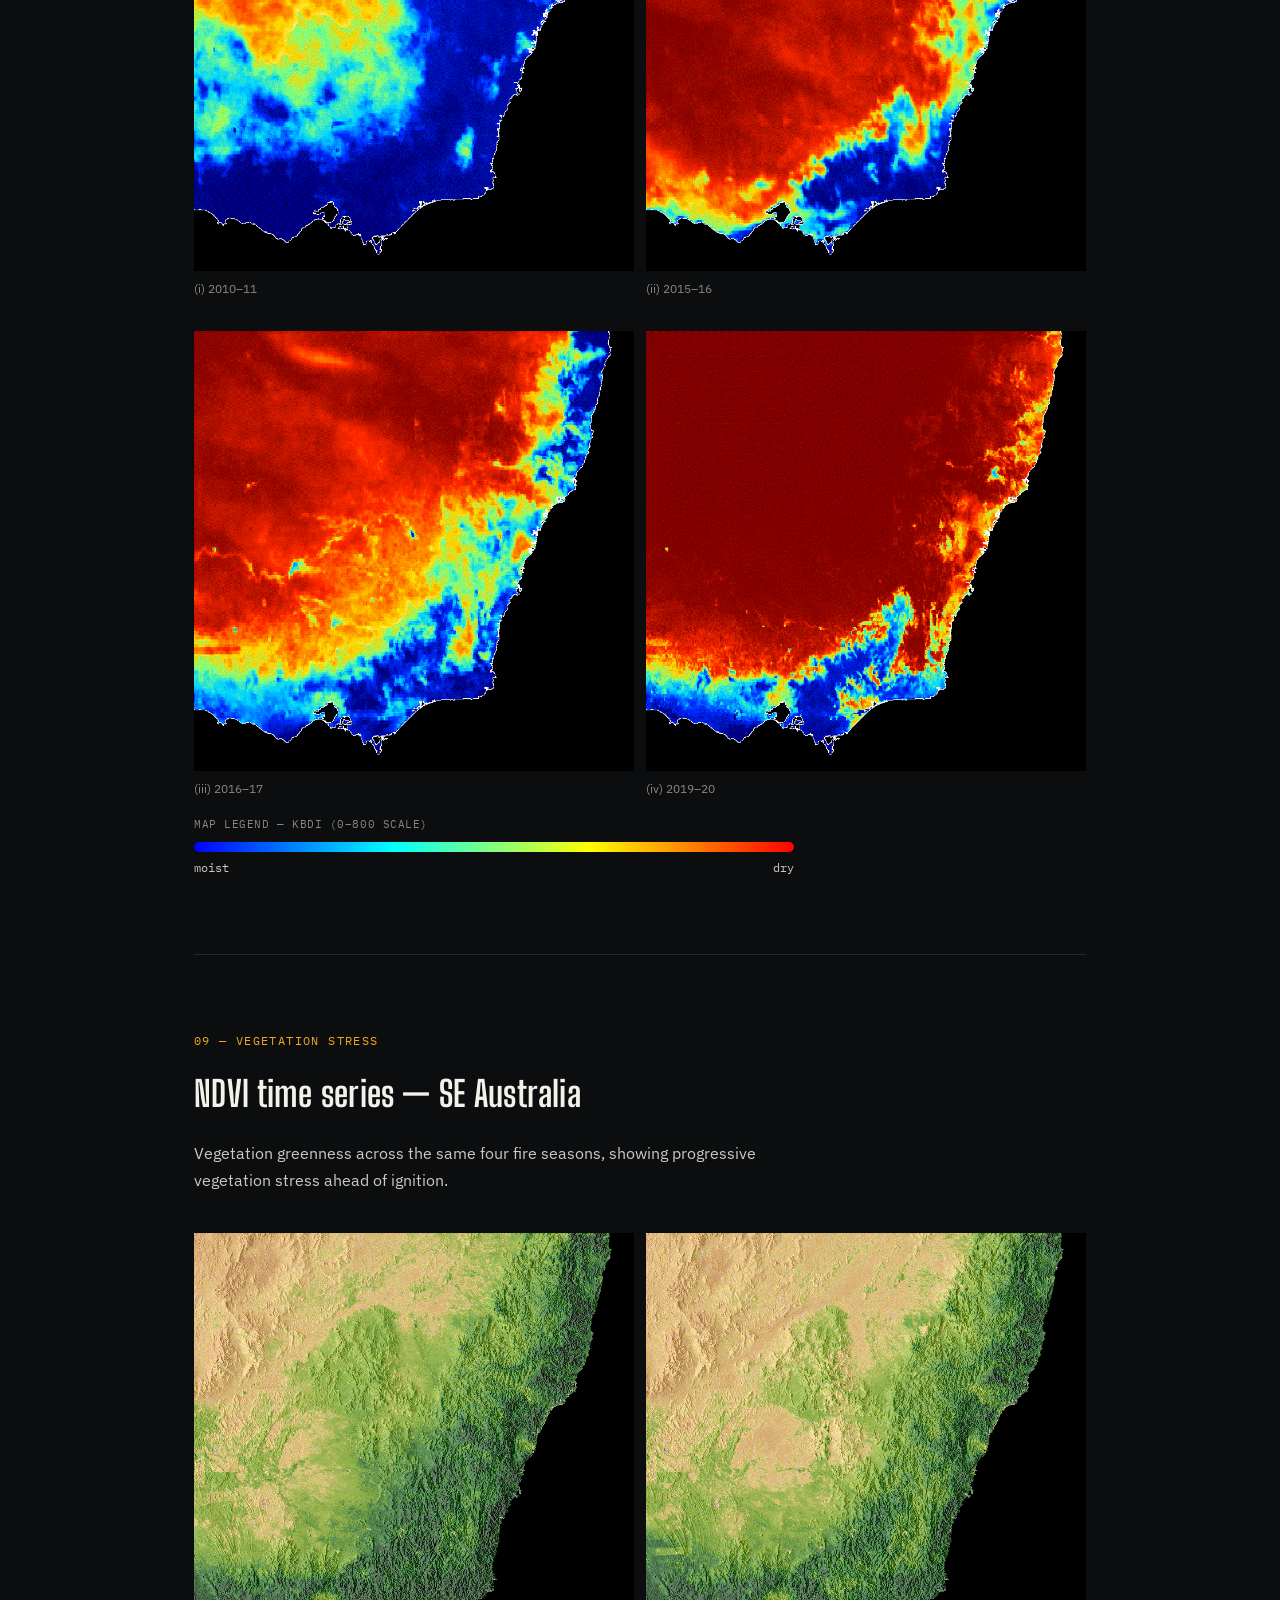
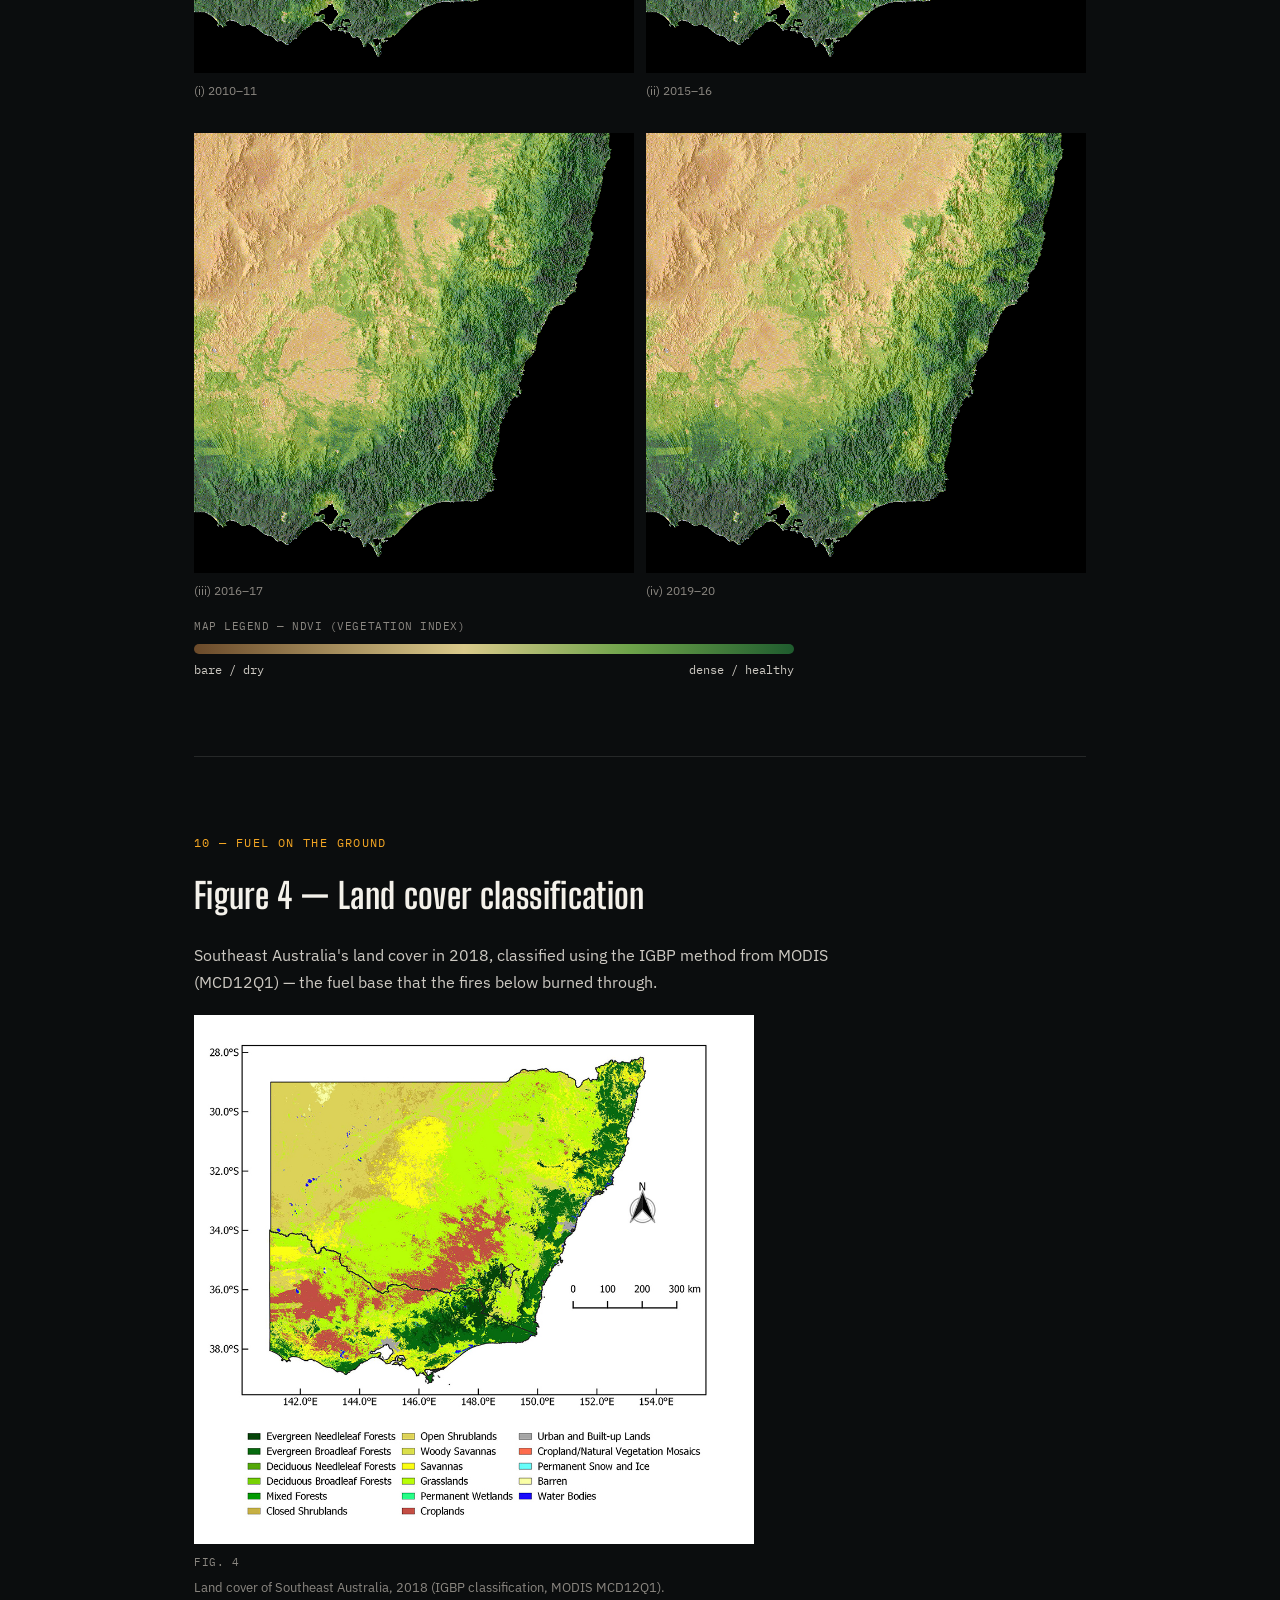
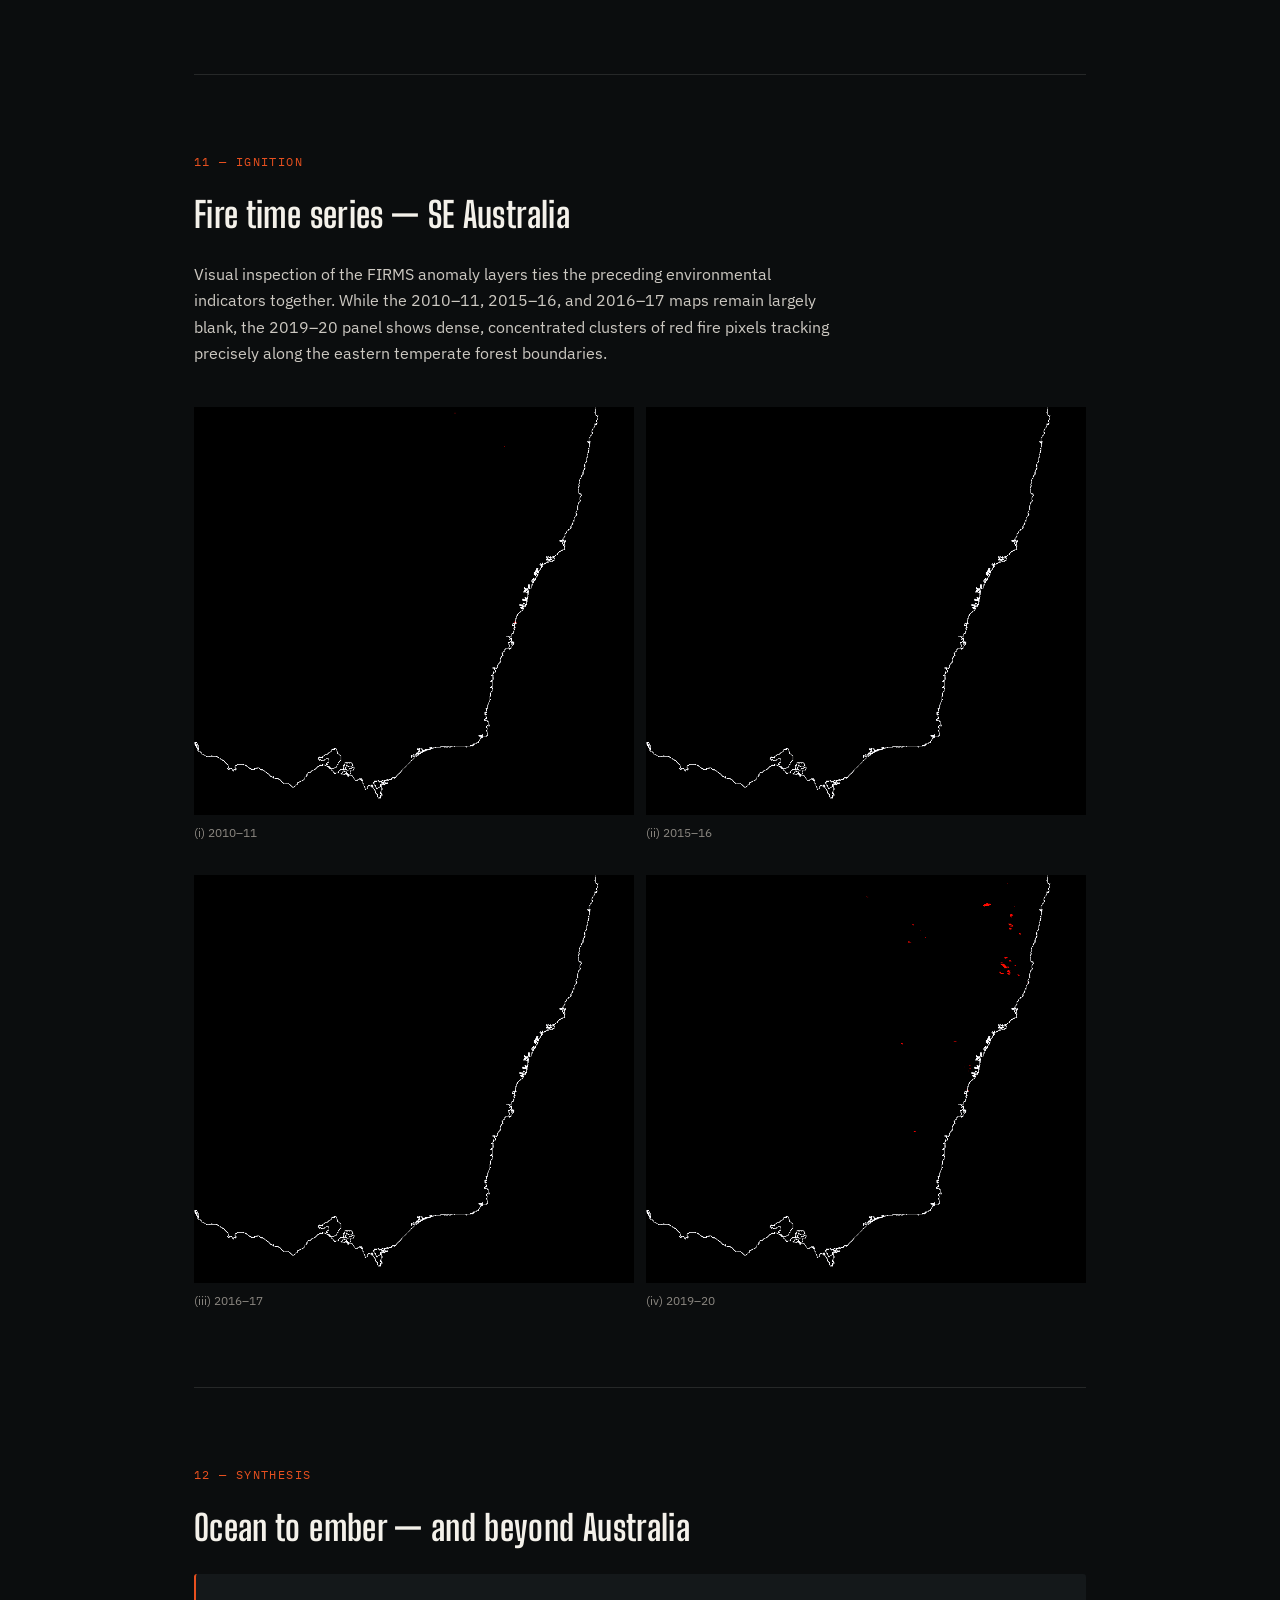
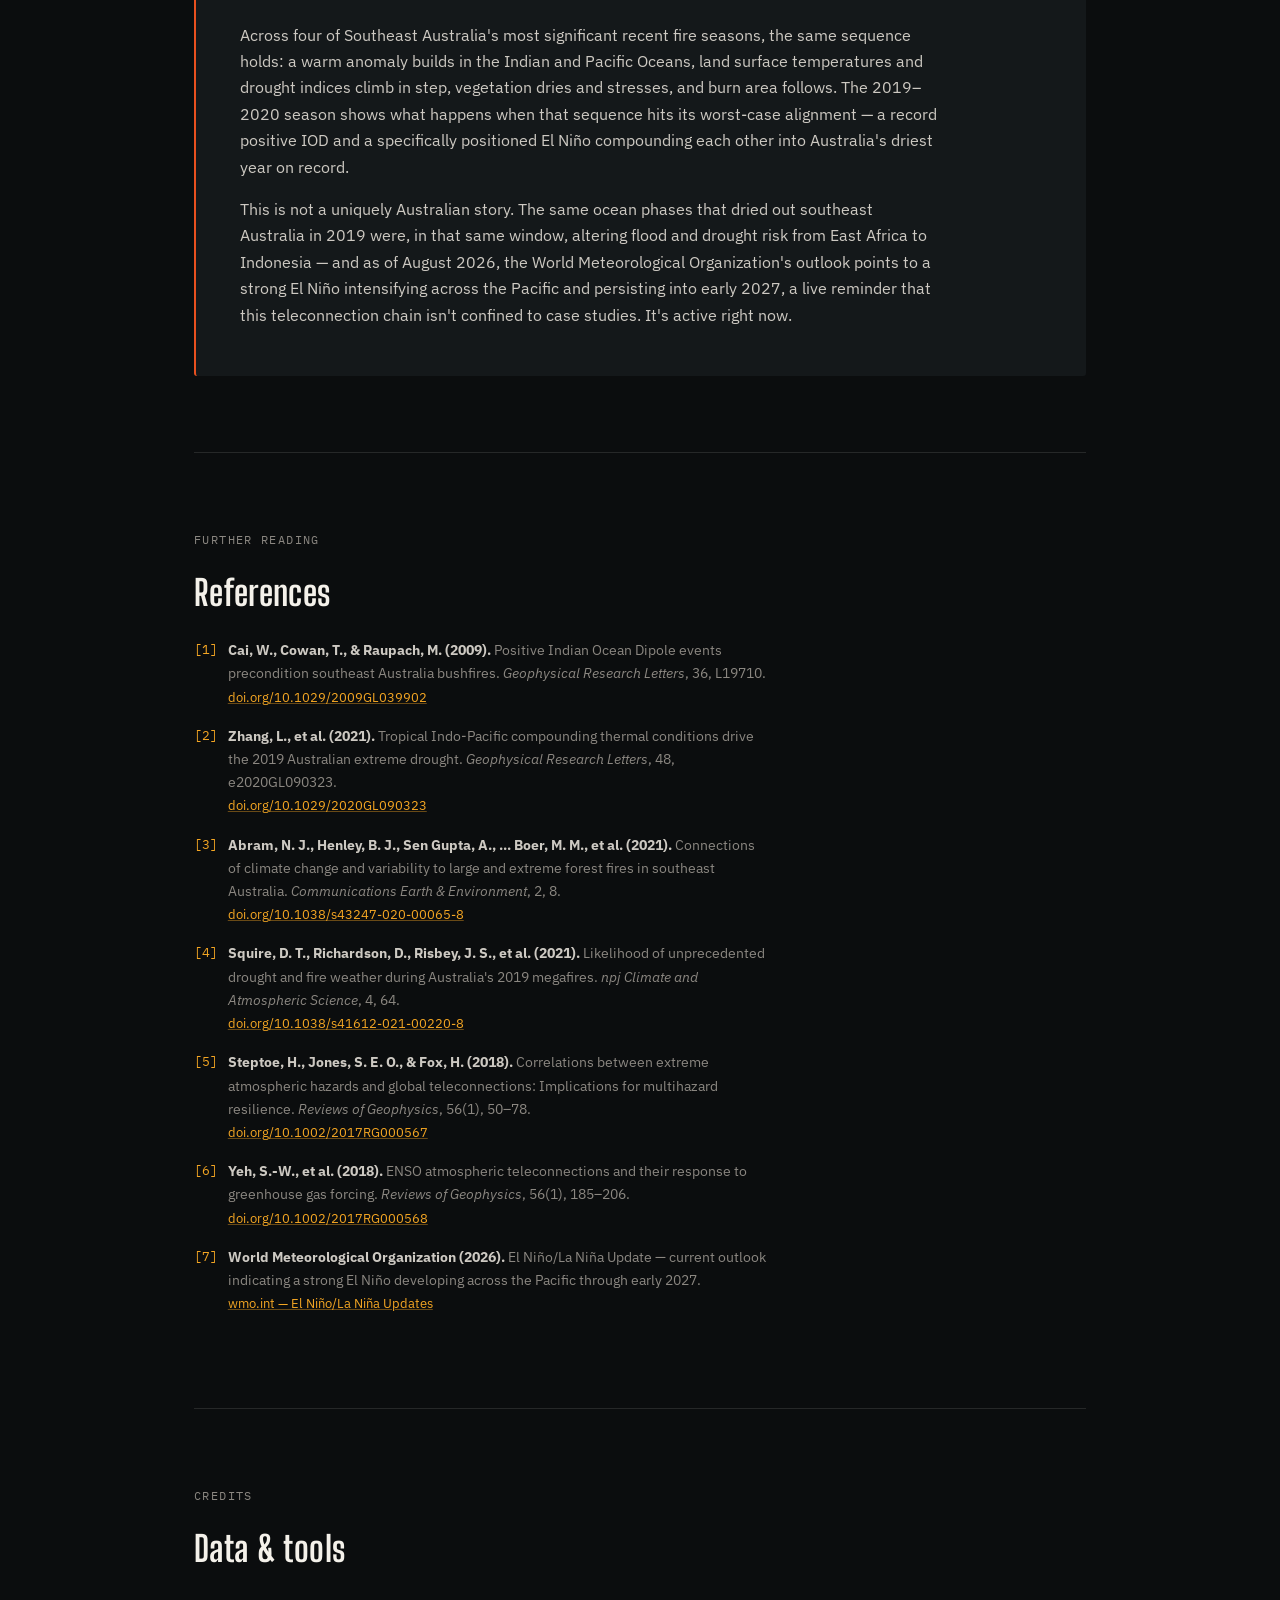
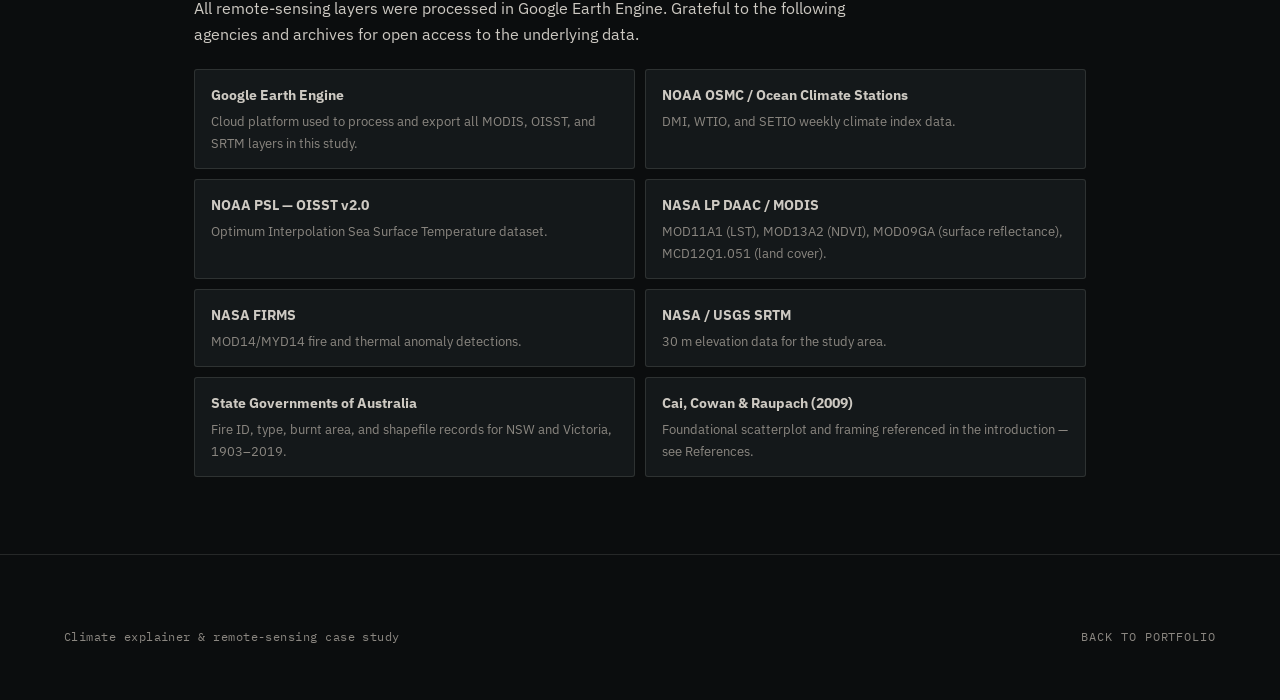
==== commit 748447ad: "feat: launch dual-track interactive portfolio (AI/ML & Geospatial/ESG)" ====
--- a/assets/bushfire-iod-enso-study.html
+++ b/assets/bushfire-iod-enso-study.html
@@ -5,6 +5,7 @@
 <meta name="viewport" content="width=device-width, initial-scale=1.0">
 <title>When the Ocean Writes the Disaster — ENSO–IOD Teleconnections &amp; the 2019–20 Australian Bushfires</title>
 <meta name="description" content="How Indian Ocean Dipole and El Niño–Southern Oscillation phases precondition disasters worldwide, with Australia's 2019–2020 Black Summer bushfires as a case study.">
+<link rel="icon" type="image/svg+xml" href="favicon.svg">
 <style>
   @import url('https://fonts.googleapis.com/css2?family=Big+Shoulders+Display:wght@600;700;800&family=IBM+Plex+Sans:wght@400;500;600&family=IBM+Plex+Mono:wght@400;500&display=swap');
 
@@ -286,7 +287,7 @@
 <body>
 
 <nav class="topbar">
-  <a class="back-link" href="https://nithansantiago021.github.io/">← Portfolio</a>
+  <a class="back-link" href="https://nithansantiago021.github.io/">Portfolio</a>
   <ul class="chain mono">
     <li data-stage="ocean"><span class="chain-dot"></span><span class="chain-label">Ocean</span></li>
     <li class="chain-line"></li>
@@ -682,7 +683,7 @@
         <br><a href="https://doi.org/10.1002/2017RG000568" target="_blank" rel="noopener">doi.org/10.1002/2017RG000568</a></li>
       <li><strong>World Meteorological Organization (2026).</strong> El Niño/La Niña Update — current outlook
         indicating a strong El Niño developing across the Pacific through early 2027.
-        <br><a href="https://wmo.int/resources/publication-series/el-ninola-nina-updates" target="_blank" rel="noopener">wmo.int — El Niño/La Niña Updates</a></li>
+        <br><a href="https://wmo.int/publication-series/el-ninola-nina-updates" target="_blank" rel="noopener">wmo.int — El Niño/La Niña Updates</a></li>
     </ol>
   </section>
 
@@ -707,7 +708,7 @@
 
 <footer>
   <span class="mono">Climate explainer &amp; remote-sensing case study </span>
-  <a class="back-link" href="https://nithansantiago021.github.io/">← Back to portfolio</a>
+  <a class="back-link" href="https://nithansantiago021.github.io/">Back to portfolio</a>
 </footer>
 
 <script>
